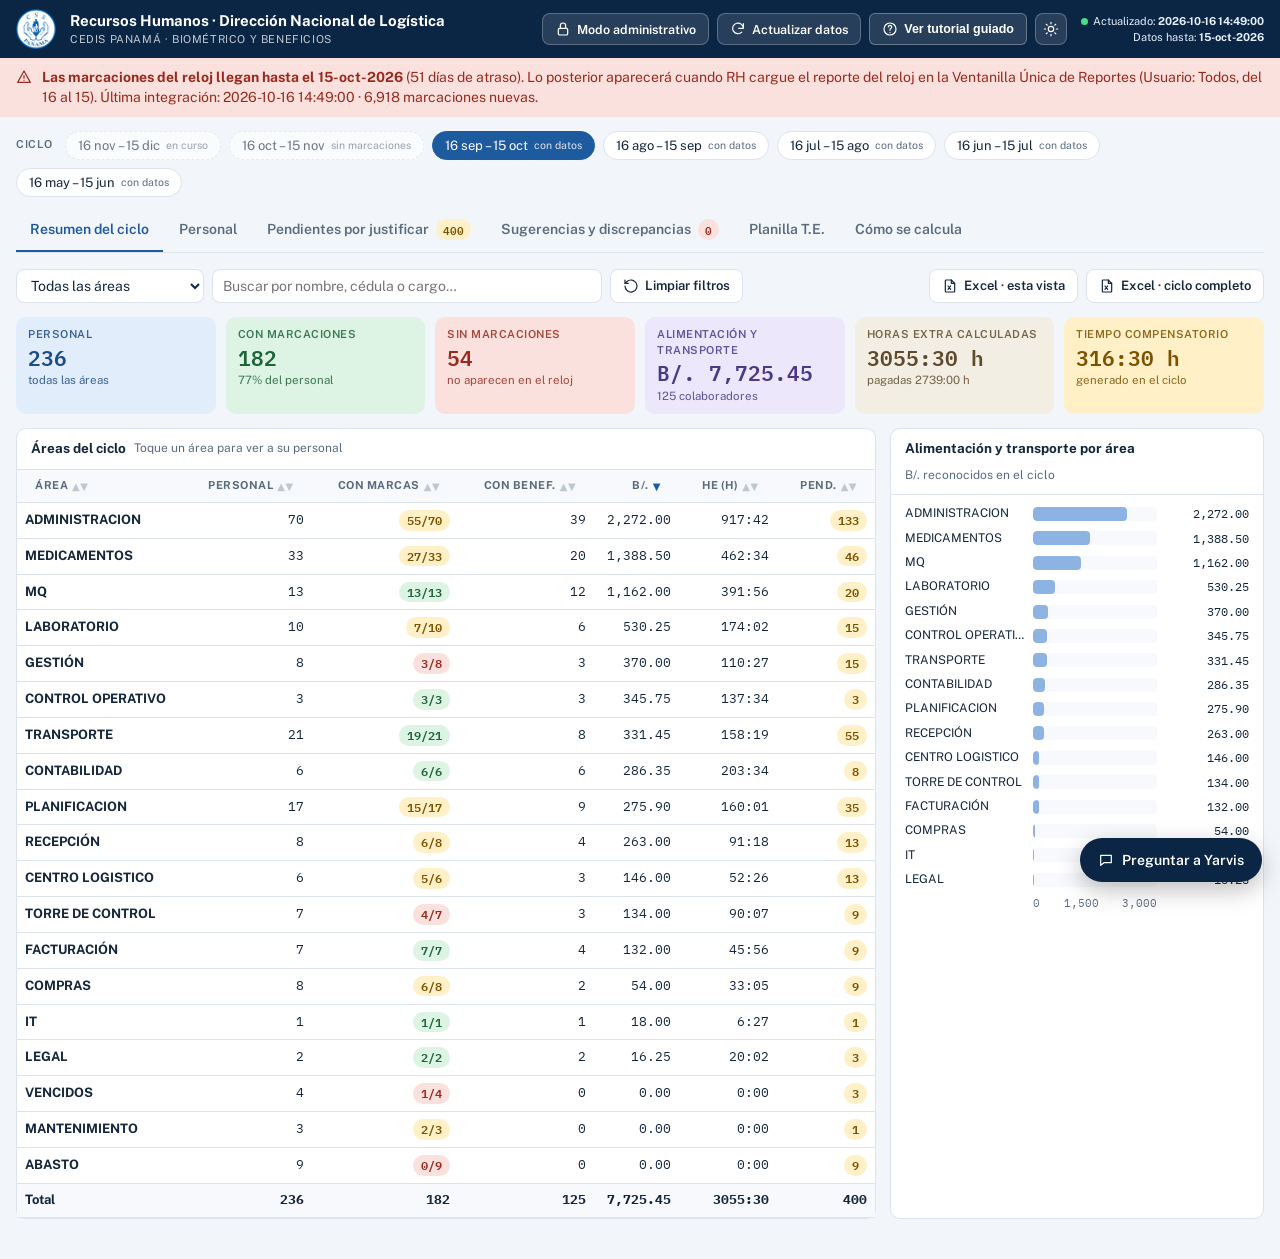
==== index.html @ 6a0f24f7 "RH v3: lectura solo desde JSON, ficha a pantalla completa, discrepancias y Yarvis - Al abrir no se c" ====
<!DOCTYPE html>
<html lang="es">
<head>
<meta charset="UTF-8">
<meta name="viewport" content="width=device-width, initial-scale=1.0">
<title>RH · Dirección Nacional de Logística</title>
<link rel="icon" href="./favicon.ico">
<link rel="preconnect" href="https://fonts.googleapis.com">
<link rel="stylesheet" href="https://fonts.googleapis.com/css2?family=Public+Sans:wght@400;500;600;700&family=IBM+Plex+Mono:wght@500;600&display=swap">
<style>

:root{
  --navy:#0B1F3A; --blue:#0C447C; --blue-soft:#e8f0fa;
  --line:#c9d2dd; --line-soft:#e6ebf1;
  --bg:#f2f4f7; --white:#fff;
  --text:#1b2430; --muted:#6b7785;
  --ok:#166534; --ok-bg:#dcfce7;
  --warn:#92400e; --warn-bg:#fef3c7;
  --bad:#991b1b; --bad-bg:#fee2e2;
  --ff:'Segoe UI',system-ui,-apple-system,Arial,sans-serif;
  --mono:'Consolas','SF Mono',monospace;
}
*{box-sizing:border-box}
body{margin:0;background:var(--bg);font-family:var(--ff);color:var(--text);font-size:14px}

/* ── Barra superior ── */
.top{background:var(--navy);color:#fff;padding:11px 20px;display:flex;align-items:center;gap:14px;
     position:sticky;top:0;z-index:60;box-shadow:0 2px 8px rgba(0,0,0,.15)}
.top img{width:42px;height:42px}
.top-t{font-size:15.5px;font-weight:700;line-height:1.2}
.top-s{font-size:11px;color:#b9c7d9;letter-spacing:.3px}
.top-r{font-family:var(--mono);font-size:12px;color:#b9c7d9}

/* ── Selector de contexto (persona + ciclo) ── */
.ctx{background:var(--white);border-bottom:1px solid var(--line);padding:14px 20px;
     position:sticky;top:58px;z-index:55}
.ctx-in{max-width:1180px;margin:0 auto}
.row{display:flex;gap:14px;flex-wrap:wrap;align-items:flex-end}
.fld{display:flex;flex-direction:column;gap:5px}
.fld label{font-size:10.5px;font-weight:700;color:var(--muted);text-transform:uppercase;letter-spacing:.5px}
select,input[type=date],input[type=number],input[type=text],input[type=password]{border:1px solid var(--line);border-radius:6px;padding:8px 10px;
       font-family:inherit;font-size:13.5px;background:var(--white);color:var(--text);box-sizing:border-box;height:38px}
input[type=date]{min-width:160px}
select:focus,input:focus{outline:2px solid var(--blue);outline-offset:-1px}
.grow{flex:1;min-width:230px}
.grow select{width:100%}
.chips{display:flex;gap:6px;flex-wrap:wrap;margin-top:10px}
.chip{border:1px solid var(--line);background:var(--white);border-radius:20px;padding:5px 13px;
      font-size:12px;cursor:pointer;font-family:inherit;color:var(--muted)}
.chip:hover{border-color:var(--blue);color:var(--navy)}
.chip.on{background:var(--blue-soft);border-color:var(--blue);color:var(--navy);font-weight:700}

.btn{border:none;border-radius:6px;padding:9px 18px;font-family:inherit;font-size:13.5px;
     font-weight:700;cursor:pointer;white-space:nowrap}
.btn-main{background:var(--blue);color:#fff}
.codcel{width:30px;height:32px;text-align:center;font-family:Consolas,monospace;font-size:15px;font-weight:bold;border:1px solid #a8a8a8;border-radius:2px;padding:0}
.codcel:focus{border-color:var(--blue);outline:2px solid rgba(12,68,124,.2)}
.btn-main:hover{background:var(--navy)}
.btn-2{background:var(--white);color:var(--navy);border:1px solid var(--line)}
.btn-2:hover{border-color:var(--blue)}
.btn:disabled{opacity:.5;cursor:default}

/* ── Secciones ── */
.secs{background:var(--white);border-bottom:1px solid var(--line);padding:0 20px;
      position:sticky;top:135px;z-index:50;overflow-x:auto}
.secs-in{max-width:1180px;margin:0 auto;display:flex;gap:2px}
.secs button{background:none;border:none;padding:12px 18px;font-family:inherit;font-size:13.5px;
             font-weight:600;color:var(--muted);cursor:pointer;border-bottom:3px solid transparent;
             white-space:nowrap;display:flex;align-items:center;gap:7px}
.secs button:hover{color:var(--navy)}
.secs button.on{color:var(--navy);border-bottom-color:var(--blue);background:var(--blue-soft)}
.badge{font-size:9.5px;font-weight:700;padding:2px 7px;border-radius:20px;
       background:var(--warn-bg);color:var(--warn);letter-spacing:.2px}

.wrap{max-width:1180px;margin:0 auto;padding:20px}
.sec{display:none}
.sec.on{display:block}

/* ── Panel ── */
.panel{background:var(--white);border:1px solid var(--line);border-radius:8px;margin-bottom:16px;
       box-shadow:0 1px 3px rgba(11,31,58,.06)}
.panel-h{padding:12px 16px;border-bottom:1px solid var(--line-soft);display:flex;align-items:center;
         justify-content:space-between;gap:12px;flex-wrap:wrap}
.panel-t{font-size:14px;font-weight:700;color:var(--navy)}
.panel-b{padding:16px}

/* ── KPIs ── */
.kpis{display:grid;grid-template-columns:repeat(auto-fit,minmax(150px,1fr));gap:12px;margin-bottom:16px}
.kpi{background:var(--white);border:1px solid var(--line);border-radius:8px;padding:13px 15px;
     box-shadow:0 1px 3px rgba(11,31,58,.06)}
.kpi-l{font-size:10.5px;font-weight:700;color:var(--muted);text-transform:uppercase;letter-spacing:.5px}
.kpi-v{font-size:24px;font-weight:700;color:var(--navy);font-family:var(--mono);margin-top:3px}
.kpi-s{font-size:11.5px;color:var(--muted)}

/* ── Tabla ── */
table{width:100%;border-collapse:collapse}
th,td{border:1px solid var(--line-soft);padding:7px 9px;font-size:13px;text-align:center}
th{background:#f7f9fc;font-weight:700;color:var(--navy);font-size:11.5px;
   text-transform:uppercase;letter-spacing:.3px}
td.l{text-align:left}
td.num{font-family:var(--mono)}
tr.doble td{background:#fffbeb}
tr.aus td{background:#fee2e2}
tr.tar td{background:#fef3c7}
tr.trn td{background:#d1fae5}
tr.ext td{background:#e8f0fb}
tr.inc td{background:#fdf0d5}
tr.aj td{background:#dbeafe}
.badge-turno{display:inline-block;background:#059669;color:#fff;font-size:10px;font-weight:600;
  padding:1px 7px;border-radius:10px;vertical-align:middle}
tr.apertura td{background:#f7f9fc;font-style:italic;color:var(--muted)}
tfoot td{background:#f7f9fc;font-weight:700}

.msg{padding:26px;text-align:center;color:var(--muted);font-size:13px}
.msg.err{color:var(--bad)}
.spin{display:inline-block;width:15px;height:15px;border:2px solid var(--line);
      border-top-color:var(--blue);border-radius:50%;animation:sp .7s linear infinite;vertical-align:-2px}
@keyframes sp{to{transform:rotate(360deg)}}

.lote-item{display:flex;align-items:center;justify-content:space-between;gap:12px;
           padding:10px 14px;border-bottom:1px solid var(--line-soft)}
.lote-item:last-child{border-bottom:none}
.lote-n{font-weight:600}
.lote-d{font-size:11.5px;color:var(--muted)}
.lote-t{font-family:var(--mono);font-weight:700;color:var(--navy)}

.aviso{background:var(--blue-soft);border:1px solid #bfd4ee;border-radius:6px;
       padding:10px 14px;font-size:12.5px;color:var(--navy);margin-bottom:14px}

.modo{display:flex;gap:6px;margin-bottom:14px}
.modo button{border:1px solid var(--line);background:var(--white);border-radius:6px;padding:7px 15px;
             font-family:inherit;font-size:12.5px;font-weight:600;color:var(--muted);cursor:pointer}
.modo button.on{background:var(--navy);color:#fff;border-color:var(--navy)}

@media(max-width:640px){
  .ctx{top:56px;padding:12px}
  .secs{top:auto;position:static}
  .wrap{padding:12px}
  th,td{padding:5px 6px;font-size:12px}
}
.graf-wrap{display:grid;grid-template-columns:1fr 1fr;gap:14px;margin-bottom:16px}
.graf-box{background:#fff;border:1px solid #a8a8a8;border-radius:4px;padding:12px 14px}
.graf-t{font-size:12.5px;font-weight:700;color:#0B1F3A;margin-bottom:8px}
.graf-box canvas{max-height:230px}
.area-lista-t{font-size:12px;color:#556;font-weight:600;margin:4px 0 8px}
.area-lista{display:grid;grid-template-columns:repeat(auto-fill,minmax(190px,1fr));gap:6px}
.area-chip{display:flex;align-items:center;gap:8px;background:#fff;border:1px solid #a8a8a8;
  border-radius:4px;padding:7px 10px;cursor:pointer;font-size:11.5px;transition:background .12s}
.area-chip:hover{background:#eef4fb}
.area-chip .ac-n{font-weight:600;color:#0B1F3A;flex:1;white-space:nowrap;overflow:hidden;text-overflow:ellipsis}
.area-chip .ac-v{font-family:Consolas,monospace;color:#0B1F3A;font-weight:600}
.area-chip .ac-s{font-size:10px;color:#889;min-width:34px;text-align:right}
@media(max-width:760px){.graf-wrap{grid-template-columns:1fr}}
/* ===== Tutorial guiado (tour) ===== */
#tourOverlay{position:fixed;inset:0;z-index:4000;display:none}
#tourBackdrop{position:absolute;inset:0}
.tour-spot{position:absolute;border:3px solid #0C447C;border-radius:6px;
  box-shadow:0 0 0 3px rgba(255,255,255,.7),0 0 0 9999px rgba(15,25,40,.55);
  transition:all .25s ease;pointer-events:none;z-index:4001}
#tourBox{position:absolute;z-index:4002;background:#fff;border:1px solid #a8a8a8;
  border-radius:8px;box-shadow:0 8px 28px rgba(0,0,0,.28);padding:16px 18px;
  width:min(360px,92vw);box-sizing:border-box}
#tourTitulo{font-size:16px;font-weight:700;color:#0C447C;margin-bottom:8px;font-family:Cambria,Georgia,serif}
#tourTexto{font-size:13.5px;line-height:1.55;color:#333;font-family:Calibri,Segoe UI,sans-serif}
#tourNav{display:flex;align-items:center;gap:8px;margin-top:14px}
#tourPaso{font-size:12px;color:#6b7280;margin-right:auto}
#tourNav button{font-size:13px;padding:7px 13px;border:1px solid #a8a8a8;border-radius:6px;background:#ececec;cursor:pointer;font-family:Calibri,Segoe UI,sans-serif}
#tourSalir{background:#fff}
#tourNext{background:#0C447C !important;color:#fff;font-weight:700;border-color:#0C447C !important;padding:8px 16px !important}
#btnTour{background:rgba(255,255,255,.12);color:#fff;border:1px solid rgba(255,255,255,.3);
  border-radius:6px;padding:7px 12px;cursor:pointer;font-family:Calibri,Segoe UI,sans-serif;font-size:12.5px;font-weight:700}

/* ══════════════════════════════════════════════════════════════════════
   REDISEÑO 16-oct-2026 · capa "nx" (nueva interfaz). Todo lo nuevo usa el
   prefijo nx- para no chocar con los estilos de los módulos de gestión
   (TXT, vacaciones, incidencias, planilla), que se conservan tal cual.
   Layout: cabecera institucional · banda de frescura · ciclo · pestañas por
   tarea · tabla dueña de la verdad + ficha lateral del colaborador.
   ══════════════════════════════════════════════════════════════════════ */
:root{
  --nx-bg:#F2F5F9; --nx-surface:#FFFFFF; --nx-surface2:#F7F9FC; --nx-line:#DCE3EC; --nx-fg:#14263B; --nx-muted:#5A6B7E;
  --nx-navy:#0B2545; --nx-accent:#1E5A9E; --nx-accent-fg:#FFFFFF; --nx-focus:#3B82F6;
  --nx-ok-bg:#DDF3E4; --nx-ok-fg:#1D6439; --nx-warn-bg:#FFF0C7; --nx-warn-fg:#7A5200; --nx-bad-bg:#FBE1DD; --nx-bad-fg:#972B1E;
  --nx-info-bg:#E2EDFB; --nx-info-fg:#1C4C85; --nx-lil-bg:#ECE7FA; --nx-lil-fg:#4A3A86; --nx-sand-bg:#F3EEE4; --nx-sand-fg:#5E4B2B;
  --nx-bar:#8DB3E2; --nx-hover:#EEF3FA;
  --nx-f:"Public Sans",system-ui,-apple-system,"Segoe UI",sans-serif;
  --nx-num:"IBM Plex Mono",ui-monospace,Consolas,monospace;
}
:root[data-theme="dark"]{
  --nx-bg:#0E1622; --nx-surface:#152131; --nx-surface2:#1A283A; --nx-line:#2A3B52; --nx-fg:#E4ECF5; --nx-muted:#9AAABD;
  --nx-navy:#081A31; --nx-accent:#6EA6E8; --nx-accent-fg:#0B1A2C;
  --nx-ok-bg:#183A27; --nx-ok-fg:#9EE0B6; --nx-warn-bg:#3C3015; --nx-warn-fg:#F3D27E; --nx-bad-bg:#46211D; --nx-bad-fg:#F5ABA0;
  --nx-info-bg:#182E4A; --nx-info-fg:#A9CBF4; --nx-lil-bg:#2B2547; --nx-lil-fg:#CBBDF5; --nx-sand-bg:#352D20; --nx-sand-fg:#E2CFA9;
  --nx-bar:#3F6EA6; --nx-hover:#1D2D42; color-scheme:dark}
body.nx{background:var(--nx-bg);color:var(--nx-fg);font-family:var(--nx-f);font-size:14px;line-height:1.45}
.nx [hidden]{display:none!important}
.nx-gut{padding-left:max(16px,env(safe-area-inset-left,0px));padding-right:max(16px,env(safe-area-inset-right,0px))}
.nx-in{max-width:1280px;margin:0 auto}
.nx button:focus-visible,.nx select:focus-visible,.nx input:focus-visible,.nx [tabindex]:focus-visible{outline:2px solid var(--nx-focus);outline-offset:2px}
.nx-n{font-family:var(--nx-num);font-variant-numeric:tabular-nums}
svg.nx-ic{width:16px;height:16px;stroke:currentColor;fill:none;stroke-width:1.8;stroke-linecap:round;stroke-linejoin:round;flex:none}

/* cabecera */
.nx-top{background:var(--nx-navy);color:#fff;position:sticky;top:0;z-index:60}
.nx-top .nx-in{display:flex;align-items:center;gap:14px;padding-block:9px;flex-wrap:wrap}
.nx-top img{width:40px;height:40px}
.nx-tt{font-weight:700;font-size:15px}
.nx-ts{font-size:11px;opacity:.75;letter-spacing:.6px;text-transform:uppercase}
.nx-tr{margin-left:auto;display:flex;align-items:center;gap:8px;flex-wrap:wrap}
.nx-hb{background:rgba(255,255,255,.12);border:1px solid rgba(255,255,255,.25);color:#fff;border-radius:8px;height:32px;padding:0 12px;display:inline-flex;align-items:center;gap:6px;font:600 12.5px var(--nx-f);cursor:pointer}
.nx-hb:hover{background:rgba(255,255,255,.2)}
.nx-hb.ic{width:32px;padding:0;justify-content:center}
#admin-quien{font-family:var(--nx-f)}
#selloEstado{font-family:var(--nx-f)}

/* banda de frescura */
.nx-fresh{background:var(--nx-ok-bg);color:var(--nx-ok-fg)}
.nx-fresh.bad{background:var(--nx-bad-bg);color:var(--nx-bad-fg)}
.nx-fresh.warn{background:var(--nx-warn-bg);color:var(--nx-warn-fg)}
.nx-fresh .nx-in{display:flex;gap:10px;align-items:flex-start;padding-block:9px;flex-wrap:wrap}
.nx-fmsg{flex:1 1 420px;min-width:0}
.nx-fresh ol{margin:6px 0 0;padding-left:18px}
.nx-lnk{background:none;border:1px solid currentColor;color:inherit;border-radius:8px;padding:4px 10px;font:600 12.5px var(--nx-f);cursor:pointer}

/* ciclo y pestañas */
.nx-ctl .nx-in{padding-block:14px 0;display:flex;flex-direction:column;gap:12px}
.nx-cyc{display:flex;gap:8px;flex-wrap:wrap;align-items:center}
.nx-lab{font-size:11px;color:var(--nx-muted);text-transform:uppercase;letter-spacing:.7px;font-weight:600;margin-right:4px}
.nx-chip{border:1px solid var(--nx-line);background:var(--nx-surface);color:var(--nx-fg);border-radius:999px;padding:6px 12px;font:13px var(--nx-f);display:inline-flex;gap:6px;align-items:center;cursor:pointer}
.nx-chip small{font-size:10.5px;color:var(--nx-muted)}
.nx-chip.on{background:var(--nx-accent);color:var(--nx-accent-fg);border-color:var(--nx-accent)}
.nx-chip.on small{color:inherit;opacity:.85}
.nx-chip[aria-disabled="true"]{opacity:.6;cursor:not-allowed;border-style:dashed}
.nx-tabs{display:flex;gap:2px;border-bottom:1px solid var(--nx-line);overflow-x:auto}
.nx-tab{background:none;border:0;padding:10px 14px;font:600 14px var(--nx-f);color:var(--nx-muted);border-bottom:2px solid transparent;white-space:nowrap;display:inline-flex;gap:7px;align-items:center;cursor:pointer}
.nx-tab.on{color:var(--nx-accent);border-bottom-color:var(--nx-accent)}
.nx-badge{background:var(--nx-warn-bg);color:var(--nx-warn-fg);border-radius:999px;font-size:11px;padding:1px 7px;font-family:var(--nx-num)}

.nx-main .nx-in{padding-block:16px 40px;display:flex;flex-direction:column;gap:14px}
.nx-filters{display:flex;gap:8px;flex-wrap:wrap;align-items:center}
.nx-filters select,.nx-filters input{height:34px;border:1px solid var(--nx-line);background:var(--nx-surface);color:var(--nx-fg);border-radius:8px;padding:0 10px;font:14px var(--nx-f);min-width:0}
.nx-filters input{flex:1 1 220px}
.nx-btn{height:34px;border-radius:8px;border:1px solid var(--nx-line);background:var(--nx-surface);color:var(--nx-fg);padding:0 12px;display:inline-flex;align-items:center;gap:6px;font:600 13px var(--nx-f);cursor:pointer;white-space:nowrap}
.nx-btn:hover{background:var(--nx-hover)}
.nx-btn.main{background:var(--nx-accent);border-color:var(--nx-accent);color:var(--nx-accent-fg)}
.nx-sp{flex:1}

/* KPI: bloques pastel sólidos y compactos */
.nx-kpis{display:grid;grid-template-columns:repeat(6,minmax(0,1fr));gap:10px}
.nx-kpi{border-radius:10px;padding:10px 12px;display:flex;flex-direction:column;gap:2px;min-width:0}
.nx-kpi .l{font-size:11px;font-weight:600;text-transform:uppercase;letter-spacing:.5px;opacity:.85}
.nx-kpi .v{font-family:var(--nx-num);font-size:21px;font-weight:600;line-height:1.2;white-space:nowrap;overflow:hidden;text-overflow:ellipsis}
.nx-kpi .s{font-size:11.5px;opacity:.85}
.k-info{background:var(--nx-info-bg);color:var(--nx-info-fg)} .k-ok{background:var(--nx-ok-bg);color:var(--nx-ok-fg)}
.k-bad{background:var(--nx-bad-bg);color:var(--nx-bad-fg)} .k-warn{background:var(--nx-warn-bg);color:var(--nx-warn-fg)}
.k-lil{background:var(--nx-lil-bg);color:var(--nx-lil-fg)} .k-sand{background:var(--nx-sand-bg);color:var(--nx-sand-fg)}

.nx-two{display:grid;grid-template-columns:minmax(0,2.3fr) minmax(0,1fr);gap:14px}
#nxTArea th,#nxTArea td{padding-left:8px;padding-right:8px}#nxTArea td:first-child{white-space:normal;min-width:120px}
.nx-panel{background:var(--nx-surface);border:1px solid var(--nx-line);border-radius:10px;min-width:0}
.nx-ph{display:flex;align-items:center;gap:8px;padding:10px 14px;border-bottom:1px solid var(--nx-line);flex-wrap:wrap}
.nx-ph h3{margin:0;font-size:13.5px;font-weight:700;color:var(--nx-fg)}
.nx-ph .sub{font-size:12px;color:var(--nx-muted)}
.nx-scroll{overflow-x:auto}
.nx-tbl{max-height:600px;overflow:auto}
.nx table.nt{width:100%;border-collapse:collapse;font-size:13px}
.nx table.nt th{position:sticky;top:0;background:var(--nx-surface2);text-align:left;font-size:11px;text-transform:uppercase;letter-spacing:.5px;color:var(--nx-muted);font-weight:700;padding:0;border:0;border-bottom:1px solid var(--nx-line);white-space:nowrap}
.nx table.nt th button{all:unset;cursor:pointer;display:flex;align-items:center;gap:4px;padding:8px 10px;width:100%;box-sizing:border-box}
.nx table.nt th.r button{justify-content:flex-end}
.nx table.nt th .ar{opacity:.35;font-size:10px}
.nx table.nt th[aria-sort] .ar{opacity:1;color:var(--nx-accent)}
.nx table.nt th.ns{padding:8px 10px}
.nx table.nt td{padding:7px 10px;border:0;border-bottom:1px solid var(--nx-line);vertical-align:middle;text-align:left;font-size:13px;color:var(--nx-fg)}
.nx table.nt td.r,.nx table.nt th.r{text-align:right}
.nx table.nt td.nw,.nx table.nt td.r{white-space:nowrap}
.nx table.nt tbody tr:hover{background:var(--nx-hover)}
.nx table.nt tr.click{cursor:pointer}
.nx table.nt tfoot td{font-weight:700;background:var(--nx-surface2)}
.nx-pill{display:inline-block;border-radius:999px;padding:2px 8px;font-size:11.5px;font-weight:600;white-space:nowrap}
.p-ok{background:var(--nx-ok-bg);color:var(--nx-ok-fg)} .p-warn{background:var(--nx-warn-bg);color:var(--nx-warn-fg)}
.p-bad{background:var(--nx-bad-bg);color:var(--nx-bad-fg)} .p-info{background:var(--nx-info-bg);color:var(--nx-info-fg)}
.nx-nm{font-weight:600;color:var(--nx-accent);text-decoration:none}
.nx-cg{font-size:11.5px;color:var(--nx-muted)}
.nx-note{font-size:12px;color:var(--nx-muted)}
.nx-callout{border-radius:10px;padding:10px 12px;font-size:12.5px}
.nx-empty{padding:28px 16px;text-align:center;color:var(--nx-muted)}

/* barras */
.nx-bars{padding:10px 14px 14px;display:flex;flex-direction:column;gap:7px}
.nx-brow{display:grid;grid-template-columns:120px minmax(0,1fr) 84px;gap:8px;align-items:center;font-size:12px}
.nx-brow .bn{white-space:nowrap;overflow:hidden;text-overflow:ellipsis}
.nx-track{height:14px;border-radius:4px;background:var(--nx-surface2);position:relative;overflow:hidden}
.nx-fill{position:absolute;inset:0 auto 0 0;background:var(--nx-bar);border-radius:4px}
.nx-axis{display:grid;grid-template-columns:120px minmax(0,1fr) 84px;gap:8px;font-size:10.5px;color:var(--nx-muted)}
.nx-axis .tk{display:flex;justify-content:space-between}

/* ficha lateral */
.nx-scrim{position:fixed;inset:0;background:rgba(5,15,30,.45);z-index:80}
.nx-drawer{position:fixed;top:0;right:0;bottom:0;width:min(900px,100%);background:var(--nx-bg);z-index:81;display:flex;flex-direction:column;box-shadow:-8px 0 30px rgba(0,0,0,.2)}
.nx-dh{background:var(--nx-surface);border-bottom:1px solid var(--nx-line);padding:12px 16px;display:flex;gap:8px;align-items:flex-start;flex-wrap:wrap}
.nx-dh h2{margin:0;font-size:17px;color:var(--nx-fg)}
.nx-dh .meta{font-size:12px;color:var(--nx-muted);margin-top:2px}
.nx-db{overflow:auto;padding:14px 16px;display:flex;flex-direction:column;gap:12px;flex:1}
.nx-db>*{flex-shrink:0}
#nxDTabs{position:sticky;top:-14px;z-index:2;background:var(--nx-bg);padding-top:4px}
.nx-dk{display:grid;grid-template-columns:repeat(4,minmax(0,1fr));gap:8px}
/* Los módulos de gestión heredados (TXT, vacaciones, incidencias, planilla)
   traen colores claros escritos en línea: se presentan como una isla clara
   también en tema oscuro, para que siempre se lean bien. */
.nx-legacy{color-scheme:light;background:#fff;color:#1b2430;border-radius:10px;padding:12px;border:1px solid var(--nx-line);
  --navy:#0B1F3A; --blue:#0C447C; --blue-soft:#e8f0fa; --line:#c9d2dd; --line-soft:#e6ebf1; --bg:#f2f4f7; --white:#fff; --text:#1b2430; --muted:#6b7785}
.nx-legacy .panel{box-shadow:none}

.nx-toast{position:fixed;left:50%;transform:translateX(-50%);bottom:calc(18px + env(safe-area-inset-bottom,0px));background:var(--nx-navy);color:#fff;padding:10px 16px;border-radius:10px;font-size:13px;z-index:10000;max-width:calc(100% - 32px);box-shadow:0 6px 20px rgba(0,0,0,.25)}
.nx-calc{display:grid;grid-template-columns:repeat(auto-fit,minmax(260px,1fr));gap:12px}
.nx-calc .nx-panel{padding:12px 14px}
.nx-calc h4{margin:0 0 6px;font-size:13.5px}
.nx-eq{font-family:var(--nx-num);font-size:12.5px;background:var(--nx-surface2);border-radius:8px;padding:8px 10px;margin:6px 0;line-height:1.7}

@media (max-width:1240px){.nx-two{grid-template-columns:minmax(0,1fr)}}
@media (max-width:1000px){.nx-kpis{grid-template-columns:repeat(3,minmax(0,1fr))}.nx-two{grid-template-columns:minmax(0,1fr)}}
@media (max-width:560px){.nx-kpis{grid-template-columns:repeat(2,minmax(0,1fr))}.nx-dk{grid-template-columns:repeat(2,minmax(0,1fr))}.nx-top{position:static}#selloEstado{text-align:left!important}.nx-brow,.nx-axis{grid-template-columns:90px minmax(0,1fr) 70px}}
@media (prefers-reduced-motion:no-preference){.nx-drawer{animation:nxsl .18s ease-out}@keyframes nxsl{from{transform:translateX(30px);opacity:.6}}}

#tourNav button{color:#1b2430}
#tourBox{color:#333}

/* ── v3 · ficha completa, sugerencias, reglas, Yarvis ── */
.nx-stack{display:flex;flex-direction:column;gap:14px}
.nx-kpis.k4{grid-template-columns:repeat(4,minmax(0,1fr))}.nx-kpis.k5{grid-template-columns:repeat(5,minmax(0,1fr))}
.nx-badge.bad{background:var(--nx-bad-bg);color:var(--nx-bad-fg)}
.nx-sync{position:fixed;left:16px;bottom:18px;z-index:60;background:#0B1F3A;border:1px solid rgba(255,255,255,.25);border-radius:999px;padding:9px 14px;font-size:13px;display:inline-flex;gap:8px;align-items:center;color:#fff;box-shadow:0 6px 20px rgba(11,31,58,.25)}.nx-sync[hidden]{display:none}
.nx-sync::before{content:"";width:8px;height:8px;border-radius:50%;background:#F3D27E;animation:nxpul 1s infinite alternate}
.nx-sync.ok::before{background:#7EE2A8;animation:none}.nx-sync.err::before{background:#F59E8B;animation:none}
@keyframes nxpul{to{opacity:.3}}
.nx-fichead{display:flex;align-items:center;gap:10px;flex-wrap:wrap}
.nx-fichead h2{margin:0;font-size:19px;color:var(--nx-fg)}.nx-fictit{min-width:0}
.nx-fichead select,.nx-ph select,.nx-calhead select{height:34px;border:1px solid var(--nx-line);background:var(--nx-surface);color:var(--nx-fg);border-radius:8px;padding:0 10px;font:14px var(--nx-f);max-width:300px}
.nx-flag{border:1px solid var(--nx-line);background:var(--nx-surface);color:var(--nx-muted);border-radius:8px;width:30px;height:28px;display:inline-flex;align-items:center;justify-content:center;cursor:pointer}
.nx-flag:hover{color:var(--nx-bad-fg);border-color:var(--nx-bad-fg);background:var(--nx-bad-bg)}
.nx-btn.sm{height:28px;padding:0 9px;font-size:12px}
.p-run{background:var(--nx-info-bg);color:var(--nx-info-fg)}
.nx-why{max-width:560px;white-space:normal;margin-top:2px}
#nxTDis td:nth-child(4){min-width:320px}
.nx-res-form{display:flex;flex-direction:column;gap:6px;margin-top:6px}
.nx-res-form textarea{border:1px solid var(--nx-line);background:var(--nx-surface);color:var(--nx-fg);border-radius:8px;padding:6px 8px;font:13px var(--nx-f);min-width:220px}
.nx-scrim{z-index:89}
.nx-dialog{position:fixed;left:50%;top:50%;transform:translate(-50%,-50%);width:min(620px,calc(100% - 32px));max-height:calc(100% - 32px);overflow:auto;background:var(--nx-surface);color:var(--nx-fg);border-radius:14px;z-index:90;box-shadow:0 20px 60px rgba(0,0,0,.35)}
.nx-dlh{display:flex;align-items:center;gap:10px;padding:12px 16px;background:var(--nx-navy);color:#fff;border-radius:14px 14px 0 0}
.nx-dlh h3{margin:0;flex:1;font-size:15px}.nx-dlh .nx-btn{background:transparent;color:#fff;border-color:rgba(255,255,255,.35)}
.nx-dform{padding:14px 16px;display:flex;flex-direction:column;gap:10px}
.nx-drow{display:flex;flex-direction:column;gap:4px;min-width:0}
.nx-drow label{font-size:11px;font-weight:700;text-transform:uppercase;letter-spacing:.4px;color:var(--nx-muted)}
.nx-drow input,.nx-drow select,.nx-drow textarea{border:1px solid var(--nx-line);background:var(--nx-surface);color:var(--nx-fg);border-radius:8px;padding:8px 10px;font:14px var(--nx-f);min-width:0;height:auto}
.nx-drow input[readonly]{background:var(--nx-surface2);color:var(--nx-muted)}
.nx-dgrid{display:grid;grid-template-columns:1fr 1fr;gap:10px}
.nx-dfoot{display:flex;gap:10px;align-items:center;justify-content:space-between;flex-wrap:wrap}
.nx-dfoot p{margin:0;flex:1 1 260px}
[data-modo="sug"] [data-solo="disc"]{display:none}[data-modo="disc"] [data-solo="sug"]{display:none}
.nx-calhead{display:flex;justify-content:space-between;gap:12px;align-items:flex-end;flex-wrap:wrap}
.nx-calhead h2{margin:0 0 4px;font-size:19px;color:var(--nx-fg)}.nx-calhead p{margin:0;max-width:760px}
.nx-calbody{display:grid;grid-template-columns:repeat(auto-fit,minmax(420px,1fr));gap:12px}
.regla{background:var(--nx-surface);border:1px solid var(--nx-line);border-radius:12px;padding:14px 16px;display:flex;flex-direction:column;gap:8px;min-width:0;scroll-margin-top:90px;color:var(--nx-fg)}
.regla h3{margin:0;font-size:15px;display:flex;align-items:center;gap:8px;flex-wrap:wrap}
.regla p{margin:0;line-height:1.55}
.rid{background:var(--nx-navy);color:#fff;border-radius:6px;padding:1px 7px;font-family:var(--nx-num);font-size:12px}
.tex{background:var(--nx-surface2);border-radius:10px;padding:8px 10px;overflow-x:auto}
.ej{font-size:13px;background:var(--nx-ok-bg);border-radius:8px;padding:6px 10px}.ej:empty{display:none}
.aviso{font-size:12.5px;color:var(--nx-warn-fg);background:var(--nx-warn-bg);border-radius:8px;padding:6px 10px}
.regla .nx-btn.dis{align-self:flex-start}
.regla.puntos{grid-column:1/-1;background:var(--nx-bad-bg);color:var(--nx-bad-fg);border-color:transparent}
.regla.puntos ol{margin:0;padding-left:20px;display:flex;flex-direction:column;gap:4px}
.regla.puntos .nx-btn.dis{display:none}
.nx-hl2{box-shadow:0 0 0 3px var(--nx-focus)}
mjx-container{color:inherit}
.nx-yvbtn{position:fixed;right:calc(18px + env(safe-area-inset-right,0px));bottom:calc(18px + env(safe-area-inset-bottom,0px));z-index:70;background:var(--nx-navy);color:#fff;border:0;border-radius:999px;height:44px;padding:0 18px;display:inline-flex;gap:8px;align-items:center;font:600 14px var(--nx-f);box-shadow:0 8px 24px rgba(0,0,0,.25);cursor:pointer}
.nx-yv{position:fixed;right:calc(16px + env(safe-area-inset-right,0px));bottom:calc(16px + env(safe-area-inset-bottom,0px));width:min(440px,calc(100% - 32px));height:min(660px,calc(100% - 100px));z-index:75;background:var(--nx-surface);color:var(--nx-fg);border:1px solid var(--nx-line);border-radius:14px;box-shadow:0 20px 50px rgba(0,0,0,.3);display:flex;flex-direction:column;overflow:hidden}
.nx-yvh{background:var(--nx-navy);color:#fff;padding:10px 12px;display:flex;align-items:center;gap:8px}
.nx-yvh div{flex:1;display:flex;flex-direction:column}.nx-yvh span{font-size:11px;opacity:.8}
.nx-yvh .nx-btn{background:transparent;color:#fff;border-color:rgba(255,255,255,.35)}
.nx-yvctx{font-size:11.5px;color:var(--nx-muted);padding:6px 12px;border-bottom:1px solid var(--nx-line);background:var(--nx-surface2)}
.nx-yvlist{flex:1;overflow:auto;padding:10px 12px;display:flex;flex-direction:column;gap:10px}
.nx-yvm{max-width:92%;border-radius:12px;padding:8px 10px;font-size:13px;line-height:1.5;white-space:normal}
.nx-yvm.yo{align-self:flex-end;background:var(--nx-accent);color:var(--nx-accent-fg)}
.nx-yvm.ya{align-self:flex-start;background:var(--nx-surface2)}
.nx-yvm.err{background:var(--nx-bad-bg);color:var(--nx-bad-fg)}
.nx-yvm .src{font-size:11px;color:var(--nx-muted);margin-top:4px}
.nx-yvm .act{margin-top:6px;display:flex;gap:6px;flex-wrap:wrap}
.nx-yvm table{border-collapse:collapse;font-size:12px;margin-top:6px}.nx-yvm td,.nx-yvm th{border:1px solid var(--nx-line);padding:3px 6px;text-align:left}
.nx-yvsug{display:flex;gap:6px;flex-wrap:wrap;padding:6px 12px}
.nx-yvsug button{border:1px solid var(--nx-line);background:var(--nx-surface);color:var(--nx-fg);border-radius:999px;padding:5px 10px;font:12px var(--nx-f);cursor:pointer;text-align:left}
.nx-yvin{display:flex;gap:8px;padding:10px 12px;border-top:1px solid var(--nx-line)}
.nx-yvin textarea{flex:1;border:1px solid var(--nx-line);background:var(--nx-surface);color:var(--nx-fg);border-radius:8px;padding:8px;font:14px var(--nx-f);resize:none;min-width:0;height:auto}
@media (max-width:560px){.nx-kpis.k4,.nx-kpis.k5{grid-template-columns:repeat(2,minmax(0,1fr))}.nx-dgrid{grid-template-columns:1fr}.nx-calbody{grid-template-columns:1fr}}
</style>
</head>
<body class="nx">
<svg width="0" height="0" style="position:absolute" aria-hidden="true">
  <symbol id="i-sun" viewBox="0 0 24 24"><circle cx="12" cy="12" r="4"/><path d="M12 2v2M12 20v2M4.9 4.9l1.4 1.4M17.7 17.7l1.4 1.4M2 12h2M20 12h2M4.9 19.1l1.4-1.4M17.7 6.3l1.4-1.4"/></symbol>
  <symbol id="i-moon" viewBox="0 0 24 24"><path d="M21 12.8A9 9 0 1 1 11.2 3a7 7 0 0 0 9.8 9.8z"/></symbol>
  <symbol id="i-help" viewBox="0 0 24 24"><circle cx="12" cy="12" r="9"/><path d="M9.5 9a2.5 2.5 0 1 1 3.5 2.3c-.6.3-1 .9-1 1.6V14M12 17.5h.01"/></symbol>
  <symbol id="i-xls" viewBox="0 0 24 24"><path d="M14 3H6a1 1 0 0 0-1 1v16a1 1 0 0 0 1 1h12a1 1 0 0 0 1-1V8z"/><path d="M14 3v5h5M9 12l4 5M13 12l-4 5"/></symbol>
  <symbol id="i-reset" viewBox="0 0 24 24"><path d="M3 12a9 9 0 1 0 3-6.7L3 8"/><path d="M3 3v5h5"/></symbol>
  <symbol id="i-x" viewBox="0 0 24 24"><path d="M6 6l12 12M18 6L6 18"/></symbol>
  <symbol id="i-pdf" viewBox="0 0 24 24"><path d="M14 3H6a1 1 0 0 0-1 1v16a1 1 0 0 0 1 1h12a1 1 0 0 0 1-1V8z"/><path d="M14 3v5h5M9 13h6M9 17h4"/></symbol>
  <symbol id="i-edit" viewBox="0 0 24 24"><path d="M4 20h4L19 9l-4-4L4 16z"/></symbol>
  <symbol id="i-refresh" viewBox="0 0 24 24"><path d="M20 11a8 8 0 1 0-2.3 5.7M20 4v7h-7"/></symbol>
  <symbol id="i-lock" viewBox="0 0 24 24"><rect x="5" y="11" width="14" height="10" rx="2"/><path d="M8 11V7a4 4 0 0 1 8 0v4"/></symbol>
  <symbol id="i-alert" viewBox="0 0 24 24"><path d="M12 3l9.5 17h-19z"/><path d="M12 10v4M12 17h.01"/></symbol>
  <symbol id="i-check" viewBox="0 0 24 24"><circle cx="12" cy="12" r="9"/><path d="M8 12l3 3 5-6"/></symbol>
  <symbol id="i-flag" viewBox="0 0 24 24"><path d="M5 21V4M5 4h11l-2 4 2 4H5"/></symbol>
  <symbol id="i-back" viewBox="0 0 24 24"><path d="M15 6l-6 6 6 6"/></symbol>
  <symbol id="i-right" viewBox="0 0 24 24"><path d="M9 6l6 6-6 6"/></symbol>
  <symbol id="i-chat" viewBox="0 0 24 24"><path d="M4 5h16v11H9l-5 4z"/></symbol>
  <symbol id="i-bulb" viewBox="0 0 24 24"><path d="M9 18h6M10 21h4M12 3a6 6 0 0 0-3.5 10.9c.6.5 1 1.2 1 2.1h5c0-.9.4-1.6 1-2.1A6 6 0 0 0 12 3z"/></symbol>
</svg>

<header class="nx-top nx-gut">
  <div class="nx-in">
    <img src="./icons/icon-192.png" alt="Caja de Seguro Social">
    <div><div class="nx-tt">Recursos Humanos · Dirección Nacional de Logística</div><div class="nx-ts">CEDIS Panamá · Biométrico y beneficios</div></div>
    <div class="nx-tr">
      <span class="nx-sync" id="nxSync" hidden></span>
      <span id="admin-quien" style="display:none;align-items:center;gap:10px;font-size:12.5px;color:#0C447C;background:#fff;border-radius:8px;padding:4px 5px 4px 10px">
        <span style="display:flex;flex-direction:column;line-height:1.25">
          <span style="color:#555;font-size:10.5px">Operando como</span>
          <strong id="admin-nombre" style="font-size:12.5px;color:#0C447C"></strong>
          <span id="admin-rol" style="font-size:10px;color:#1E5A9E;text-transform:uppercase;letter-spacing:.3px"></span>
        </span>
        <button type="button" onclick="salirModoAdmin()" title="Cerrar el modo administrativo"
          style="cursor:pointer;background:#B8860B;color:#fff;border:none;border-radius:6px;padding:6px 12px;font-size:12px;font-weight:700">Salir</button>
      </span>
      <button type="button" class="nx-hb" id="btn-admin" onclick="entrarModoAdmin()" title="Activa el modo para registrar, ajustar o aprobar"><svg class="nx-ic"><use href="#i-lock"/></svg>Modo administrativo</button>
      <button type="button" class="nx-hb" id="btn-pub" onclick="publicarDatos(this)" title="Recalcula y republica los datos del biométrico"><svg class="nx-ic"><use href="#i-refresh"/></svg>Actualizar datos</button>
      <button type="button" class="nx-hb" id="btnTour" onclick="iniciarTour()"><svg class="nx-ic"><use href="#i-help"/></svg>Ver tutorial guiado</button>
      <button type="button" class="nx-hb ic" id="nxTheme" aria-label="Cambiar a tema oscuro" title="Tema claro · toque para oscuro"><svg class="nx-ic"><use href="#i-sun"/></svg></button>
      <div id="selloEstado" style="margin-left:6px;font-size:11px;line-height:1.5;text-align:right;color:#e8f0fb;white-space:nowrap"></div>
    </div>
  </div>
</header>

<div class="nx-fresh nx-gut" id="nxFresh" hidden><div class="nx-in" id="nxFreshIn"></div></div>

<section class="nx-ctl nx-gut">
  <div class="nx-in">
    <div class="nx-cyc" id="nxCycles"><span class="nx-lab">Ciclo</span></div>
    <nav class="nx-tabs" id="nxTabs" aria-label="Secciones">
      <button type="button" class="nx-tab on" data-t="res">Resumen del ciclo</button>
      <button type="button" class="nx-tab" data-t="per">Personal</button>
      <button type="button" class="nx-tab" data-t="pen">Pendientes por justificar <span class="nx-badge" id="nxBPen">0</span></button>
      <button type="button" class="nx-tab" data-t="dis">Sugerencias y discrepancias <span class="nx-badge bad" id="nxBDis">0</span></button>
      <button type="button" class="nx-tab" data-t="pla">Planilla T.E.</button>
      <button type="button" class="nx-tab" data-t="cal">Cómo se calcula</button>
    </nav>
  </div>
</section>

<main class="nx-main nx-gut"><div class="nx-in">
  <div class="nx-filters" id="nxFilters">
    <select id="nxArea" aria-label="Filtrar por área"><option value="">Todas las áreas</option></select>
    <input id="nxTxt" type="search" placeholder="Buscar por nombre, cédula o cargo…" aria-label="Buscar colaborador" autocomplete="off">
    <button type="button" class="nx-btn" id="nxClear"><svg class="nx-ic"><use href="#i-reset"/></svg>Limpiar filtros</button>
    <span class="nx-sp"></span>
    <button type="button" class="nx-btn" id="nxXlsVista"><svg class="nx-ic"><use href="#i-xls"/></svg>Excel · esta vista</button>
    <button type="button" class="nx-btn" id="nxXlsTodo"><svg class="nx-ic"><use href="#i-xls"/></svg>Excel · ciclo completo</button>
  </div>

  <div id="nxCargando" class="nx-panel nx-empty">Cargando el ciclo publicado…</div>

  <section id="nx-res" hidden>
    <div class="nx-stack">
      <div class="nx-kpis" id="nxKpis"></div>
      <div class="nx-two">
        <div class="nx-panel"><div class="nx-ph"><h3>Áreas del ciclo</h3><span class="sub">Toque un área para ver a su personal</span></div><div class="nx-scroll"><table class="nt" id="nxTArea"></table></div></div>
        <div class="nx-panel"><div class="nx-ph"><h3>Alimentación y transporte por área</h3><span class="sub">B/. reconocidos en el ciclo</span></div><div id="nxBars"></div></div>
      </div>
    </div>
  </section>

  <section id="nx-per" hidden>
    <div class="nx-panel"><div class="nx-ph"><h3 id="nxPerT">Personal</h3><span class="sub">Toque un nombre para abrir su ficha</span></div><div class="nx-tbl nx-scroll"><table class="nt" id="nxTPer"></table></div></div>
  </section>

  <section id="nx-pen" hidden>
    <div class="nx-stack">
      <div class="nx-callout p-warn">Días en que el reloj registró <b>una sola marca</b> (entrada igual a salida, o sin salida) y personal <b>sin ninguna marcación</b> en el ciclo. Cada caso necesita su incidencia (permiso, olvido de marca, misión oficial, vacaciones) para cerrar el ciclo sin errores de pago.</div>
      <div class="nx-panel"><div class="nx-ph"><h3>Lista de trabajo</h3><span class="sub" id="nxPenSub"></span></div><div class="nx-tbl nx-scroll"><table class="nt" id="nxTPen"></table></div></div>
    </div>
  </section>

  <section id="nx-dis" hidden>
    <div class="nx-stack">
      <div class="nx-callout p-info"><b>Sugerencias</b>: ideas o reglas que se proponen cambiar (botón «Nueva sugerencia»). <b>Discrepancias</b>: un cálculo concreto que alguien considera incorrecto; se reportan con la bandera de cada día en la ficha o desde «Cómo se calcula». La Jefatura revisa y responde aquí; ningún cálculo cambia hasta que la regla se corrija.</div>
      <div class="nx-kpis k4" id="nxDisKpis"></div>
      <div class="nx-panel"><div class="nx-ph"><h3>Casos reportados</h3><span class="sub" id="nxDisSub">Ordene por cualquier columna</span><span class="nx-sp"></span>
        <button type="button" class="nx-btn main" id="nxBtnSug"><svg class="nx-ic"><use href="#i-bulb"/></svg>Nueva sugerencia</button>
        <select id="nxDisTipo" aria-label="Filtrar por tipo"><option value="">Sugerencias y discrepancias</option><option value="SUG">Solo sugerencias</option><option value="DISC">Solo discrepancias</option></select>
        <select id="nxDisEst" aria-label="Filtrar por estado"><option value="">Todos los estados</option><option>ABIERTA</option><option>EN REVISIÓN</option><option>ACEPTADA</option><option>RECHAZADA</option></select></div>
        <div class="nx-tbl nx-scroll"><table class="nt" id="nxTDis"></table></div></div>
      <div class="nx-panel"><div class="nx-ph"><h3>Reglas más cuestionadas</h3><span class="sub">Para priorizar qué revisar</span></div><div id="nxDisReglas"></div></div>
    </div>
  </section>

  <section id="nx-pla" hidden>
    <div class="nx-legacy" id="nxPlaHost">
<div id="vista-planilla">
      <div class="row" style="align-items:flex-end;flex-wrap:wrap;gap:12px">
        <div class="fld grow">
          <label for="pl-area">Área</label>
          <select id="pl-area" onchange="plCargarColaboradores()"><option value="">Cargando áreas…</option></select>
        </div>
        <div class="fld"><label for="pl-desde">Desde</label><input type="date" id="pl-desde"></div>
        <div class="fld"><label for="pl-hasta">Hasta</label><input type="date" id="pl-hasta"></div>
      </div>
      <div class="row" style="gap:20px;margin-top:8px;align-items:flex-end">
        <div class="fld">
          <label style="display:block;margin-bottom:3px">CÓDIGO UNIDAD EJECUTORA</label>
          <div style="display:flex;align-items:center;gap:14px">
            <div style="display:flex;align-items:center;gap:4px">
              <span style="font-size:11px;color:#555;width:34px">COD</span>
              <input type="text" id="cod-a1" maxlength="1" class="codcel" oninput="codNext(this)">
            </div>
            <div style="display:flex;align-items:center;gap:4px">
              <span style="font-size:11px;color:#555;width:34px">COD</span>
              <input type="text" id="cod-b1" maxlength="1" class="codcel" oninput="codNext(this)">
              <input type="text" id="cod-b2" maxlength="1" class="codcel" oninput="codNext(this)">
            </div>
            <div style="display:flex;align-items:center;gap:4px">
              <span style="font-size:11px;color:#555;width:34px">COD</span>
              <input type="text" id="cod-c1" maxlength="1" class="codcel" oninput="codNext(this)">
              <input type="text" id="cod-c2" maxlength="1" class="codcel" oninput="codNext(this)">
            </div>
          </div>
        </div>
      </div>
      <div style="margin:14px 0;padding:12px 14px;background:#fff;border:1px solid #a8a8a8">
        <div style="display:flex;align-items:center;justify-content:space-between;flex-wrap:wrap;gap:10px">
          <div>
            <label style="display:block;margin-bottom:3px;font-weight:600">CORRELATIVO DEL FORMULARIO (Nº)</label>
            <div style="font-size:12.5px;color:#555">Próximo documento: <b id="seq-actual" style="font-family:Consolas,monospace;color:var(--blue)">—</b></div>
          </div>
          <div style="display:flex;align-items:flex-end;gap:10px">
            <div class="fld">
              <label for="seq-nuevo" style="font-size:11px;color:#555">Iniciar en Nº</label>
              <input type="text" id="seq-nuevo" maxlength="3" inputmode="numeric" placeholder="013"
                style="width:70px;text-align:center;font-family:Consolas,monospace;font-size:15px;border:1px solid #a8a8a8;border-radius:2px;padding:6px">
            </div>
            <div class="fld">
              <label for="seq-pin" style="font-size:11px;color:#555">PIN</label>
              <input type="password" id="seq-pin" maxlength="4" inputmode="numeric" autocomplete="off" placeholder="4 díg."
                style="width:80px;text-align:center;font-family:Consolas,monospace;font-size:15px;letter-spacing:3px;border:1px solid #a8a8a8;border-radius:2px;padding:6px">
            </div>
            <button class="btn" onclick="reiniciarSecuencial(this)" style="height:34px">Fijar Nº</button>
          </div>
        </div>
        <div id="seq-msg" style="margin-top:8px;font-size:12.5px"></div>
      </div>

      <div style="margin:12px 0;color:#555;font-size:13px">Marca de <b>1 a 5</b> colaboradores para incluir en la planilla:</div>
      <input type="text" id="pl-buscar" placeholder="Buscar por nombre o número de funcionario…"
        oninput="plFiltrar(this.value)" autocomplete="off"
        style="width:100%;box-sizing:border-box;padding:9px 12px;margin-bottom:8px;border:1px solid #a8a8a8;border-radius:6px;font-size:13.5px;font-family:inherit">
      <div id="pl-lista" style="max-height:340px;overflow:auto;border:1px solid #a8a8a8;background:#fff"></div>
      <div style="margin-top:12px;display:flex;align-items:center;gap:12px">
        <button class="btn btn-main" onclick="generarPlanillaLote(this)">Generar Planilla T.E.</button>
        <span id="pl-contador" style="color:#555;font-size:13px">0 seleccionados</span>
      </div>
    </div>
</div>
  </section>

  <section id="nx-cal" hidden>
    <div class="nx-stack">
      <div class="nx-calhead">
        <div><h2>Cómo se calcula</h2><p class="nx-note">Reglas tal como las aplica hoy el sistema, tomadas del código de RH_MASTER. Cada regla trae su fórmula, un ejemplo con datos del ciclo y un botón para reportar si no está de acuerdo.</p></div>
        <select id="nxCalSel" aria-label="Ir a la regla"></select>
      </div>
      <div id="nxCalBody" class="nx-calbody"></div>
    </div>
  </section>

  <!-- Ficha del colaborador: ocupa todo el espacio de trabajo. Los contenedores
       res-* son los de siempre: los módulos de gestión escriben ahí. -->
  <section id="nx-fic" hidden>
    <div class="nx-stack">
      <div class="nx-fichead">
        <button type="button" class="nx-btn" id="nxFicBack"><svg class="nx-ic"><use href="#i-back"/></svg>Volver</button>
        <div class="nx-fictit"><h2 id="nxDName"></h2><div class="nx-note" id="nxDMeta"></div></div>
        <span class="nx-sp"></span>
        <button type="button" class="nx-btn" id="nxFicPrev" aria-label="Colaborador anterior"><svg class="nx-ic"><use href="#i-back"/></svg></button>
        <select id="nxFicSel" aria-label="Cambiar de colaborador"></select>
        <button type="button" class="nx-btn" id="nxFicNext" aria-label="Colaborador siguiente"><svg class="nx-ic"><use href="#i-right"/></svg></button>
        <button type="button" class="nx-btn" id="nxDTe" title="Planilla de sobretiempo (Form. T.E.) del ciclo · consume el correlativo"><svg class="nx-ic"><use href="#i-pdf"/></svg>Planilla T.E.</button>
      </div>
      <div class="nx-kpis k5" id="nxDKpis"></div>
      <nav class="nx-tabs" id="nxDTabs">
        <button type="button" class="nx-tab on" data-ft="asi">Asistencia</button>
        <button type="button" class="nx-tab" data-ft="via">Alimentación y transporte</button>
        <button type="button" class="nx-tab" data-ft="txt">Tiempo compensatorio</button>
        <button type="button" class="nx-tab" data-ft="vac">Vacaciones</button>
        <button type="button" class="nx-tab" data-ft="inc">Incidencias</button>
        <button type="button" class="nx-tab" data-ft="dis">Discrepancias <span class="nx-badge bad" id="nxFicBDis">0</span></button>
      </nav>
      <div data-pane="asi">
        <div id="nxAsiJson"></div>
        <div class="nx-legacy" id="nxAsiEdit" hidden><div id="res-asi"></div></div>
      </div>
      <div data-pane="via" hidden><div id="nxViaJson"></div><div id="res-via" hidden></div></div>
      <div data-pane="txt" hidden><div class="nx-legacy"><div id="res-txt"></div><div id="res-art18"></div></div></div>
      <div data-pane="vac" hidden><div class="nx-legacy"><div id="res-vac"></div></div></div>
      <div data-pane="inc" hidden><div class="nx-legacy"><div id="res-inc"></div></div></div>
      <div data-pane="dis" hidden><div id="nxFicDis"></div></div>
    </div>
  </section>
</div></main>

<!-- Diálogo: discrepancia o sugerencia -->
<div class="nx-scrim" id="nxDScrim" hidden></div>
<div class="nx-dialog" id="nxDDlg" role="dialog" aria-modal="true" aria-labelledby="nxDTit" hidden>
  <div class="nx-dlh"><h3 id="nxDTit">Reportar discrepancia</h3><button class="nx-btn" id="nxDClose" type="button" aria-label="Cerrar"><svg class="nx-ic"><use href="#i-x"/></svg></button></div>
  <form id="nxDForm" class="nx-dform">
    <div class="nx-drow" data-solo="disc"><label for="nxDCol">Colaborador</label><input id="nxDCol" readonly></div>
    <div class="nx-drow" data-solo="sug"><label for="nxDTipoSug">Tipo de sugerencia</label><select id="nxDTipoSug"><option>Regla de negocio (cómo se calcula)</option><option>Mejora del tablero</option><option>Error del tablero</option><option>Otro</option></select></div>
    <div class="nx-dgrid" data-solo="disc">
      <div class="nx-drow"><label for="nxDFecha">Día</label><input id="nxDFecha" readonly></div>
      <div class="nx-drow"><label for="nxDConc">Qué valor</label><select id="nxDConc"></select></div>
    </div>
    <div class="nx-dgrid" data-solo="disc">
      <div class="nx-drow"><label for="nxDSis">Lo que calcula el sistema</label><input id="nxDSis" readonly></div>
      <div class="nx-drow"><label for="nxDProp">Lo que usted considera correcto</label><input id="nxDProp" placeholder="Ej.: 1:00 h, B/. 4.00, 7:28 a.m."></div>
    </div>
    <div class="nx-drow"><label for="nxDRegla">Regla relacionada</label><select id="nxDRegla"></select></div>
    <div class="nx-drow"><label for="nxDWhy">Por qué (con sus palabras; si hay una norma o memorando, cítelo)</label><textarea id="nxDWhy" rows="4"></textarea></div>
    <div class="nx-dfoot"><p class="nx-note">Queda registrado a su nombre (se pide su PIN). No cambia ningún cálculo: la Jefatura lo revisa y responde.</p><button class="nx-btn main" type="submit"><svg class="nx-ic"><use href="#i-flag"/></svg>Enviar</button></div>
  </form>
</div>

<!-- Yarvis dentro del tablero de RH -->
<button class="nx-yvbtn" id="nxYvBtn" type="button" aria-label="Preguntar a Yarvis"><svg class="nx-ic"><use href="#i-chat"/></svg>Preguntar a Yarvis</button>
<aside class="nx-yv" id="nxYv" role="dialog" aria-label="Yarvis · asistente de RH" hidden>
  <div class="nx-yvh"><div><b>Yarvis</b><span>Asistente de RH · responde con los datos publicados</span></div><button class="nx-btn" id="nxYvClose" type="button" aria-label="Cerrar Yarvis"><svg class="nx-ic"><use href="#i-x"/></svg></button></div>
  <div class="nx-yvctx" id="nxYvCtx"></div>
  <div class="nx-yvlist" id="nxYvList"></div>
  <div class="nx-yvsug" id="nxYvSug"></div>
  <form class="nx-yvin" id="nxYvForm"><textarea id="nxYvQ" rows="2" placeholder="Pregunte sobre el ciclo, una persona o una regla…" aria-label="Pregunta para Yarvis"></textarea><button class="nx-btn main" type="submit">Enviar</button></form>
</aside>

<!-- Controles de la versión anterior que los módulos de gestión siguen leyendo. Ocultos. -->
<div id="nxLegacyCtl" hidden>
  <div class="ctx-in">
    <div class="modo"><button id="m-uno" class="on"></button><button id="m-area"></button><button id="m-planilla"></button></div>
    <div id="ctrl-normales">
      <div id="box-emp"><select id="sel-emp"><option value="">—</option></select></div>
      <div id="box-area"><select id="sel-area"><option value="">—</option></select></div>
      <input type="date" id="f-desde"><input type="date" id="f-hasta">
      <div class="chips" id="chips"></div>
    </div>
  </div>
  <nav id="nav-secciones"><button id="s-asi"></button><button id="s-via"></button><button id="s-txt"></button><button id="s-vac"></button><button id="s-inc"></button></nav>
  <div id="wrap-resultados"><div id="sec-asi"></div><div id="sec-via"></div><div id="sec-txt"></div><div id="sec-vac"></div><div id="sec-inc"></div><div id="bienv-areas"></div></div>
</div>

<template id="tplReglas">
<article class="regla" id="R1" data-t="Ciclo de pago">
  <h3><span class="rid">R1</span>Ciclo de pago</h3>
  <p>Cada ciclo va del día 16 de un mes al día 15 del mes siguiente. Una fecha del 1 al 15 pertenece al ciclo que empezó el 16 del mes anterior.</p>
  <div class="tex">\[ \text{Ciclo}(f)=\begin{cases}[\,16/m,\ 15/(m{+}1)\,] & \text{si } \mathrm{día}(f)\ge 16\\[4pt] [\,16/(m{-}1),\ 15/m\,] & \text{si } \mathrm{día}(f)\le 15\end{cases} \]</div>
  <p class="ej">Ejemplo: el 03-oct-2026 pertenece al ciclo 16-sep-2026 → 15-oct-2026.</p>
</article>

<article class="regla" id="R2" data-t="Entrada y salida del día">
  <h3><span class="rid">R2</span>Entrada y salida del día</h3>
  <p>De todas las marcas de un mismo día se toma la <b>primera como entrada</b> \(E\) y la <b>última como salida</b> \(S\). Las marcas intermedias no cuentan. Marcas repetidas al segundo se cuentan una vez.</p>
  <div class="tex">\[ E=\min(\text{marcas}),\qquad S=\max(\text{marcas}),\qquad \text{Jornada}=\frac{S-E}{60}\ \text{h} \]</div>
  <p>Si el día tiene <b>menos de 2 marcas</b> o \(S=E\), el día queda <b>en revisión</b> y no genera horas extra ni beneficios hasta que se justifique:</p>
  <div class="tex">\[ \#\text{marcas}<2\ \lor\ S=E\ \Longrightarrow\ HE_d=0,\ \ \text{Alim}_d=0,\ \ \text{Transp}_d=0 \]</div>
  <p class="aviso">No se descuenta almuerzo. Un turno que pasa de la medianoche se parte en dos días.</p>
</article>

<article class="regla" id="R3" data-t="Tipo de día">
  <h3><span class="rid">R3</span>Tipo de día</h3>
  <p>Feriado si la fecha está en la lista de feriados del sistema; fin de semana si es sábado o domingo; si no, laborable.</p>
  <div class="tex">\[ \text{Tipo}(f)=\begin{cases}\text{FERIADO} & f\in\mathcal{F}\\ \text{FIN DE SEMANA} & f\in\{\text{sáb},\text{dom}\}\\ \text{LABORABLE} & \text{en otro caso}\end{cases} \]</div>
  <p class="aviso">La lista \(\mathcal{F}\) está escrita en el código (2025–2026). Incluye Miércoles de Cenizas y 8-dic. No traslada feriados que caen en domingo.</p>
</article>

<article class="regla" id="R4" data-t="Horas extra en día laborable">
  <h3><span class="rid">R4</span>Horas extra en día laborable</h3>
  <p>Solo cuenta el tiempo <b>después de las 3:30 p.m.</b>, y solo si la salida es a las <b>4:30 p.m. o más tarde</b>. La hora de llegada no influye y el tiempo antes de las 7:30 a.m. no cuenta.</p>
  <div class="tex">\[ HE_d=\begin{cases}0 & S<16{:}30\\[4pt] \dfrac{S-15{:}30}{60\ \text{min}} & S\ge 16{:}30\end{cases} \]</div>
  <p class="ej" data-ej="R4"></p>
  <p class="aviso">Hay un salto: salir a las 4:29 p.m. da 0 h; salir a las 4:30 p.m. da 1:00 h.</p>
</article>

<article class="regla" id="R5" data-t="Horas extra en fin de semana o feriado">
  <h3><span class="rid">R5</span>Horas extra en fin de semana o feriado</h3>
  <p>Todo el tiempo trabajado cuenta como extra, desde las <b>7:00 a.m.</b> o desde la llegada si fue después.</p>
  <div class="tex">\[ HE_d=\max\!\left(0,\ \frac{S-\max(E,\ 7{:}00)}{60\ \text{min}}\right) \]</div>
  <p class="ej" data-ej="R5"></p>
</article>

<article class="regla" id="R6" data-t="Turno de excepción (tarde)">
  <h3><span class="rid">R6</span>Turno de excepción (tarde)</h3>
  <p>Para quien está en la hoja de turnos de excepción ese día: si llegó desde las 12:00 m. y salió desde las 8:00 p.m., es turno tarde y solo cuenta lo que pase de las 9:00 p.m. Si no, se aplica R4.</p>
  <div class="tex">\[ E\ge 12{:}00\ \land\ S\ge 20{:}00\ \Longrightarrow\ HE_d=\max\!\left(0,\ \frac{S-21{:}00}{60}\right) \]</div>
  <p class="aviso">Las horas de entrada y salida escritas en la hoja de turnos no se usan; el turno se deduce de las marcas.</p>
</article>

<article class="regla" id="R7" data-t="Redondeo diario de horas extra">
  <h3><span class="rid">R7</span>Redondeo diario de horas extra</h3>
  <p>Las horas extra de cada día se guardan con <b>dos decimales</b> (centésimas de hora). <b>No</b> se redondean a horas enteras en el día.</p>
  <div class="tex">\[ HE_d=\frac{\operatorname{round}(100\cdot HE_d)}{100} \]</div>
  <p class="ej" data-ej="R7"></p>
</article>

<article class="regla" id="R8" data-t="Tope de 40 h y reparto entre pago y TXT">
  <h3><span class="rid">R8</span>Tope de 40 h por ciclo: qué se paga y qué va a tiempo compensatorio</h3>
  <p>Los días del ciclo se recorren en orden. Mientras quede tope, las horas se pagan; lo que pase del tope va a tiempo compensatorio (TXT), si la persona tiene <b>Aplica TXT</b>. El tope por defecto es 40 h y puede cambiarse por persona y ciclo.</p>
  <div class="tex">\[ R_0=\text{Tope}=40\ \text{h},\qquad p_d=\min(HE_d,\ R_{d-1}),\qquad R_d=R_{d-1}-p_d \]</div>
  <div class="tex">\[ \text{Pag}=\sum_d p_d,\qquad \text{TXT}=\left[\text{Aplica TXT}\right]\cdot\sum_d\left(HE_d-p_d\right) \]</div>
  <p>Si la persona <b>no</b> tiene «Aplica HE pagada», todo va a TXT: \(\text{TXT}=\sum_d HE_d\).</p>
</article>

<article class="regla" id="R9" data-t="Solo se pagan horas enteras">
  <h3><span class="rid">R9</span>Solo se pagan horas enteras (punto en debate)</h3>
  <p>Al cerrar el ciclo, las horas pagadas se <b>truncan</b> al entero de abajo. La fracción que se corta pasa a tiempo compensatorio <b>solo si</b> la persona tiene «Aplica TXT»; si no, <b>se pierde</b>.</p>
  <div class="tex">\[ \text{Pag}_{\text{final}}=\lfloor \text{Pag}\rfloor,\qquad \text{TXT}_{\text{final}}=\text{TXT}+\left(\text{Pag}-\lfloor\text{Pag}\rfloor\right)\cdot[\text{Aplica TXT}] \]</div>
  <p class="ej" data-ej="R9"></p>
  <p class="aviso">Solo el total pagado del ciclo se trunca. Las horas del día (R7) y el TXT conservan las fracciones.</p>
</article>

<article class="regla" id="R10" data-t="Tarifa y monto de horas extra">
  <h3><span class="rid">R10</span>Tarifa y monto de horas extra</h3>
  <div class="tex">\[ \text{Tarifa}=\begin{cases}\text{B/. }6.00 & \text{salario}>1000\\ \text{B/. }5.50 & \text{salario}\le 1000\end{cases}\qquad \text{Monto}=\lfloor\text{Pag}\rfloor\cdot\text{Tarifa} \]</div>
  <p class="aviso">No hay recargo distinto para fin de semana o feriado. El salario sale del PADRÓN.</p>
</article>

<article class="regla" id="R11" data-t="Alimentación">
  <h3><span class="rid">R11</span>Alimentación</h3>
  <p>El monto base \(a\) es el de cada persona (columna Alimentación, normalmente B/. 4.00).</p>
  <div class="tex">\[ \text{Alim}_d=\begin{cases}a & \text{laborable y } S\ge 18{:}01\\ 2a & \text{fin de semana o feriado y } HE_d>4\ \text{h}\\ 0 & \text{en otro caso}\end{cases} \]</div>
  <p class="ej" data-ej="R11"></p>
</article>

<article class="regla" id="R12" data-t="Transporte">
  <h3><span class="rid">R12</span>Transporte</h3>
  <p>El monto base \(t\) es la tarifa de taxi de cada persona (una vía).</p>
  <div class="tex">\[ \text{Transp}_d=\min\!\left(10,\ \begin{cases}t & \text{laborable y } S\ge 19{:}00\\ 2t & \text{fin de semana o feriado (ida y vuelta)}\\ 0 & \text{en otro caso}\end{cases}\right) \]</div>
  <div class="tex">\[ \text{Total}_d=\text{Alim}_d+\text{Transp}_d,\qquad \text{Total del ciclo}=\sum_d \text{Total}_d \]</div>
  <p class="ej" data-ej="R12"></p>
</article>

<article class="regla" id="R13" data-t="Saldo de tiempo compensatorio">
  <h3><span class="rid">R13</span>Saldo de tiempo compensatorio (libro TXT)</h3>
  <p>Cada ciclo es una «bolsa» con lo que generó (o con el ajuste registrado para ese ciclo, que reemplaza al biométrico). Las tomas consumen primero la bolsa más antigua. Lo que no alcanza queda como sobregiro.</p>
  <div class="tex">\[ \text{Saldo}=\text{Empalme}+\sum_{c}\text{Gen}_c-\sum_{u}\text{Tomado}_u-\sum_{u}\text{Planificado}_u \]</div>
  <div class="tex">\[ \text{Gen}_c=\begin{cases}\text{Ajuste}_c & \text{si hay ajuste del ciclo}\\ \text{TXT}_{\text{final},c} & \text{en otro caso}\end{cases} \]</div>
</article>

<article class="regla" id="R14" data-t="Vencimiento del TXT (Art. 100)">
  <h3><span class="rid">R14</span>Vencimiento del tiempo compensatorio (Art. 100)</h3>
  <div class="tex">\[ \text{Vence}(g)=\begin{cases}31/\text{dic}/\text{año}(g) & \text{mes}(g)\in[\text{ene},\text{sep}]\\ 31/\text{mar}/(\text{año}(g)+1) & \text{mes}(g)\in[\text{oct},\text{dic}]\end{cases} \]</div>
  <p class="aviso">Hoy hay dos versiones: una toma como fecha de generación el inicio del ciclo y otra el día real. Ver «Puntos detectados».</p>
</article>

<article class="regla" id="R15" data-t="Permisos Art. 18">
  <h3><span class="rid">R15</span>Permisos del Art. 18</h3>
  <p>8 horas por cuatrimestre: mayo–agosto, septiembre–diciembre y enero–abril. No descuentan tiempo compensatorio ni vacaciones; justifican la ausencia del día.</p>
  <div class="tex">\[ \text{Restantes}_q=8-\sum_{p\in q} h_p,\qquad \text{Excedido}\iff \sum_{p\in q}h_p>8 \]</div>
</article>

<article class="regla" id="R16" data-t="Vacaciones">
  <h3><span class="rid">R16</span>Vacaciones</h3>
  <p>Los días tomados son <b>corridos</b> (incluyen fines de semana y feriados) y se descuentan primero de la resolución más antigua.</p>
  <div class="tex">\[ \text{Días}=(\text{hasta}-\text{desde})+1,\qquad \text{Consumidos}_i=\min(\text{Otorg}_i,\ \text{Pendiente}),\qquad \text{Disp}_i=\text{Otorg}_i-\text{Consumidos}_i \]</div>
</article>

<article class="regla" id="R17" data-t="Tardanza">
  <h3><span class="rid">R17</span>Tardanza</h3>
  <p>Solo en días laborables. Hasta el 30-abr-2026 había 5 minutos de gracia; desde el 1-may-2026 no hay gracia. Los segundos cuentan.</p>
  <div class="tex">\[ \text{Tarde}\iff E>7{:}30+g,\qquad g=\begin{cases}5\ \text{min} & f<01/05/2026\\ 0 & f\ge 01/05/2026\end{cases},\qquad \text{Min tarde}=\operatorname{round}(E-7{:}30) \]</div>
</article>

<article class="regla" id="R18" data-t="Planilla T.E.">
  <h3><span class="rid">R18</span>Planilla de tiempo extra (Form. T.E.)</h3>
  <div class="tex">\[ \text{Horas}=\operatorname{round}(\lfloor\text{Pag}\rfloor),\qquad \text{Valor}=\text{Tarifa (R10)},\qquad \text{Total}=\text{Horas}\cdot\text{Valor} \]</div>
  <p class="aviso">Si el rango de la planilla toca dos ciclos, cada parte lleva su propio tope de 40 h y su propio truncamiento.</p>
</article>
</template>

<script>
const GAS   = "https://script.google.com/macros/s/AKfycby_lXwc1VIzyj5qV2kxaZBzhiBiHQ3wPbRG3raRov_Ij2lFEtBnqTGb_1DmCglx37V_/exec";
const TOKEN = "RH_DINALOG";
// Datos precalculados publicados en GitHub Pages. Se leen del CDN en
// milisegundos; el GAS solo se usa para escrituras y consultas puntuales.
const RH_JSON  = "./rh_data.json";     // ciclo vigente
const RH_INDEX = "./rh_index.json";    // ciclos disponibles
const RH_ESTADO = "./rh_estado.json";  // sello de frescura del biométrico

// Lee el sello de estado y lo muestra en la cabecera para que CUALQUIERA
// que entre sepa cuándo se actualizó el dato, sin refrescar a ciegas.
async function cargarSelloEstado(){
  var el = document.getElementById('selloEstado');
  if (!el) return;
  try{
    var r = await fetch(RH_ESTADO + '?v=' + Date.now());
    if (!r.ok) throw 0;
    var e = await r.json();
    var hasta = e.datos_hasta ? fmtFechaSello(e.datos_hasta) : 's/f';
    var act = e.actualizado_en || '';
    el.innerHTML =
      '<span style="display:inline-block;width:7px;height:7px;border-radius:50%;'+
      'background:#4ade80;margin-right:5px;vertical-align:middle"></span>'+
      'Actualizado: <strong>'+act+'</strong>'+
      '<br>Datos hasta: <strong>'+hasta+'</strong>';
  }catch(_){
    /* Respaldo: si rh_estado.json no está publicado, el sello sale de
       rh_data.json, que siempre se publica y trae generado_en y el ciclo.
       Antes se rendía con 'sin sello disponible' teniendo el dato al lado. */
    try{
      var r2 = await fetch(RH_JSON + '?v=' + Date.now());
      var d2 = await r2.json();
      var gen = d2.generado_en || (d2.meta && d2.meta.generado_en) || '';
      var cic = d2.ciclo || (d2.meta && d2.meta.ciclo) || null;
      var h2  = cic ? (cic.ultima_marcacion || cic.to || '') : '';
      var horas = null;
      if (/^\d{4}-\d{2}-\d{2}[ T]\d{2}:\d{2}/.test(gen)) {
        var dt = new Date(String(gen).replace(' ','T') + '-05:00');
        if (!isNaN(dt)) horas = (Date.now() - dt.getTime())/3600000;
      }
      /* Ámbar pasadas 30 horas: si nadie actualizó desde ayer, se ve. */
      var col = (horas !== null && horas > 30) ? '#ffd9a0' : '#4ade80';
      var hace = '';
      if (horas !== null) hace = horas < 1 ? (' · hace ' + Math.max(1, Math.round(horas*60)) + ' min')
                                 : (horas < 48 ? (' · hace ' + Math.round(horas) + ' h')
                                               : (' · hace ' + Math.round(horas/24) + ' días'));
      el.innerHTML =
        '<span style="display:inline-block;width:7px;height:7px;border-radius:50%;'+
        'background:'+col+';margin-right:5px;vertical-align:middle"></span>'+
        'Actualizado: <strong>'+(gen||'s/f')+'</strong>'+hace+
        (h2 ? ('<br>Datos hasta: <strong>' + fmtFechaSello(h2) + '</strong>') : '');
    }catch(__){
      el.innerHTML = '<span style="opacity:.6">Sin sello de actualización disponible</span>';
    }
  }
}
function fmtFechaSello(ymd){
  var p = String(ymd).slice(0,10).split('-');
  if (p.length!==3) return ymd;
  var m = ['ene','feb','mar','abr','may','jun','jul','ago','sep','oct','nov','dic'];
  return p[2]+'-'+(m[(+p[1])-1]||p[1])+'-'+p[0];
}
document.addEventListener('DOMContentLoaded', function(){
  try{ restaurarModoAdmin(); }catch(_){}
  /* La marca de frescura no se llamaba desde ningún sitio. */
  try{ cargarSelloEstado(); }catch(_){}
});
let DATOS = null;          // ciclo cargado ahora mismo
const CACHE_CICLOS = {};   // {from: datosDelCiclo} — evita releer lo ya traído
let INDICE = null;         // lista de ciclos publicados

let MODO='uno';          // 'uno' | 'area'
let EMP_ACTUAL='';       // colaborador consultado
let ULTIMA=null;         // {modo, valor, desde, hasta}

/* ── Datos precalculados (CDN) ── */
// Devuelve los datos del ciclo pedido. Cada ciclo es un archivo propio
// (rh_2026-06-16.json); el vigente además está en rh_data.json.
async function cargarDatos(from){
  if(from && CACHE_CICLOS[from]) { DATOS=CACHE_CICLOS[from]; return DATOS; }
  if(!from && DATOS) return DATOS;

  const rutas = from ? [`./rh_${from}.json`, RH_JSON] : [RH_JSON];
  for(const ruta of rutas){
    try{
      const r=await fetch(`${ruta}?v=${Date.now()}`, {cache:'no-cache'});
      if(!r.ok) continue;
      const d=await r.json();
      // Si se pidió un ciclo concreto, solo sirve si el archivo es de ese ciclo
      if(from && d.ciclo && d.ciclo.from!==from) continue;
      if(d.ciclo) CACHE_CICLOS[d.ciclo.from]=d;
      DATOS=d;
      return d;
    }catch(e){ /* probar la siguiente ruta */ }
  }
  return null;
}

// Carga el JSON LIGERO (rh_datos.json): datos vivos, se republica en segundos.
// Siempre pide fresco (con anti-cache) porque cambia seguido; es pequeño.
const RH_DATOS = "./rh_datos.json";
async function cargarDatosLigero(){
  try{
    const r=await fetch(`${RH_DATOS}?v=${Date.now()}`, {cache:'no-cache'});
    if(!r.ok) return null;
    return await r.json();
  }catch(e){ return null; }
}

// Índice de ciclos publicados: para saber cuáles se pueden consultar rápido
async function cargarIndice(){
  if(INDICE) return INDICE;
  try{
    const r=await fetch(`${RH_INDEX}?v=${Date.now()}`, {cache:'no-cache'});
    if(!r.ok) return null;
    INDICE=await r.json();
    return INDICE;
  }catch(e){ return null; }
}



// Tras una escritura: la sección se refresca sola, pero el JSON publicado
// (que alimenta los totales del ciclo) queda igual hasta republicar.
function avisarPublicar(){
  let el=document.getElementById('aviso-pub');
  if(!el){
    el=document.createElement('div');
    el.id='aviso-pub';
    el.style.cssText='position:fixed;bottom:18px;right:18px;z-index:200;max-width:300px;'+
      'background:#1e7e34;color:#fff;padding:11px 16px;border-radius:8px;'+
      'font-size:12.5px;line-height:1.5;box-shadow:0 4px 16px rgba(0,0,0,.25);'+
      'display:flex;align-items:center;gap:8px';
    document.body.appendChild(el);
  }
  el.innerHTML='<span style="font-size:15px">✓</span> Registro guardado.';
  clearTimeout(window.__avisoT);
  window.__avisoT=setTimeout(()=>{ const e=document.getElementById('aviso-pub'); if(e) e.remove(); }, 3500);
}

/* ── Republicar datos (opción C: control explícito) ──
   Recalcula el ciclo y republica el JSON. Se usa tras registrar
   incidencias, permisos o resoluciones, para que el dashboard
   refleje los cambios sin esperar a nadie. */
async function publicarDatos(btn){
  const pin=await rhPedirPin('Actualizar datos del dashboard',
    'Esto recalcula y publica los datos del biométrico. Ingresa tu PIN para autorizar.');
  if(!pin) return;

  const t=btn.textContent; btn.disabled=true; btn.textContent='Iniciando…';
  const prog=rhModalProgreso('Actualizando datos',
    'El sistema está procesando el biométrico. Continuará solo hasta terminar; puedes cerrar esta ventana y seguir trabajando.');
  prog.avanzar(0, 1, 'Iniciando…');
  try{
    const url=`${GAS}?action=publicar_async&token=${TOKEN}&pin=${encodeURIComponent(pin)}&_=${Date.now()}`;
    const r=await fetch(url); const d=await r.json();
    if(!d||!d.ok){ prog.msg((d&&d.error)||'No se pudo iniciar la actualización.'); prog.completar('No se pudo iniciar.'); btn.disabled=false; btn.textContent=t; return; }

    if(d.estado==='completado'){
      prog.completar(`Completado por ${d.iniciado_por}. ${d.colaboradores||''} colaboradores · ${d.kb||''} KB.`);
      DATOS=null;
      setTimeout(()=>{ prog.cerrar(); location.reload(); }, 1400);
      return;
    }

    // Procesando en segundo plano: barra de progreso real.
    const proc=d.procesadas||0, total=d.total_areas||1;
    prog.avanzar(proc, total);
    btn.textContent=`Procesando ${proc}/${total}…`;
    _seguirPublicacion(btn, t, prog);
    return;
  }catch(e){ prog.msg('Error de conexión al iniciar.'); prog.completar('Error de conexión.'); btn.disabled=false; btn.textContent=t; }
}

// Consulta el estado cada 15s y actualiza la barra. Cuando termina, ofrece recargar.
async function _seguirPublicacion(btn, textoOriginal, prog){
  try{
    const url=`${GAS}?action=publicar_estado&token=${TOKEN}&_=${Date.now()}`;
    const r=await fetch(url); const d=await r.json();
    if(d&&d.ok){
      if(d.estado==='completado'){
        if(prog) prog.completar('Datos al día. El dashboard se actualizará.');
        btn.textContent='Datos al día ✓';
        DATOS=null;
        setTimeout(()=>{ if(prog) prog.cerrar(); location.reload(); }, 1600);
        setTimeout(()=>{ btn.disabled=false; btn.textContent=textoOriginal; }, 4000);
        return;
      }
      if(d.procesadas!=null && d.total_areas!=null){
        if(prog) prog.avanzar(d.procesadas, d.total_areas);
        btn.textContent=`Procesando ${d.procesadas}/${d.total_areas}…`;
      }
    }
  }catch(e){ /* si falla una consulta, seguimos intentando */ }
  setTimeout(()=>_seguirPublicacion(btn, textoOriginal, prog), 15000);
}

/* ── Reloj retirado · 17-sep-2026 ──
   Ver la nota en la barra superior. Si algún día hace falta la hora local,
   que no vaya junto a la marca de frescura del dato. */

/* ── Modo: un colaborador o un área ── */
function setModo(m){
  MODO=m;
  document.getElementById('m-uno').classList.toggle('on', m==='uno');
  document.getElementById('m-area').classList.toggle('on', m==='area');
  var mp=document.getElementById('m-planilla'); if(mp) mp.classList.toggle('on', m==='planilla');
  document.getElementById('box-emp').style.display  = (m==='uno')  ? '' : 'none';
  document.getElementById('box-area').style.display = (m==='area') ? '' : 'none';
  // La vista de planilla tiene su propio panel
  var vp=document.getElementById('vista-planilla');
  if(vp) vp.style.display = (m==='planilla') ? '' : 'none';
  // Ocultar controles de fecha/consultar y resultados cuando estamos en planilla
  var ctrlNormales=document.getElementById('ctrl-normales');
  if(ctrlNormales) ctrlNormales.style.display = (m==='planilla') ? 'none' : '';
  // El menú de pestañas (asistencia, alimentación…) y el área de resultados
  // no tienen sentido en la vista de generación de planilla: se ocultan.
  var navSec=document.getElementById('nav-secciones');
  if(navSec) navSec.style.display = (m==='planilla') ? 'none' : '';
  var wrapRes=document.getElementById('wrap-resultados');
  if(wrapRes) wrapRes.style.display = (m==='planilla') ? 'none' : '';
  if(m==='planilla') inicializarPlanilla();
}

/* ── Secciones ── */
function verSec(s){
  ['asi','via','txt','vac','inc'].forEach(x=>{
    document.getElementById('sec-'+x).classList.toggle('on', x===s);
    document.getElementById('s-'+x).classList.toggle('on', x===s);
  });
}

/* ── Ciclos 16→15 ── */
function iso(d){
  return d.getFullYear()+'-'+String(d.getMonth()+1).padStart(2,'0')+'-'+String(d.getDate()).padStart(2,'0');
}
function ciclos(n){
  const out=[]; const hoy=new Date();
  let y=hoy.getFullYear(), m=hoy.getMonth();
  if(hoy.getDate()<16) m--;
  for(let i=0;i<n;i++){
    const ini=new Date(y,m-i,16), fin=new Date(y,m-i+1,15);
    out.push({desde:iso(ini), hasta:iso(fin),
      etiqueta: ini.toLocaleDateString('es-PA',{month:'short'}).replace('.','')+' 16 – '+
                fin.toLocaleDateString('es-PA',{month:'short'}).replace('.','')+' 15'});
  }
  return out;
}
// Los ciclos con datos publicados responden al instante; los demas se
// calculan en vivo. Se marcan para que el usuario sepa que esperar.
async function marcarChipsPublicados(){
  const idx=await cargarIndice();
  if(!idx||!idx.ciclos) return;
  const pub={}; idx.ciclos.forEach(function(c){ pub[c.from]=true; });
  document.querySelectorAll("#chips .chip").forEach(function(b){
    if(pub[b.dataset.d]){ b.title="Datos publicados \u00b7 consulta inmediata"; }
    else{ b.style.opacity=".62"; b.title="Sin publicar \u00b7 se calcula en vivo y puede tardar"; }
  });
}

function pintarChips(){
  const cont=document.getElementById('chips'), cs=ciclos(6);
  cont.innerHTML=cs.map((c,i)=>
    `<button class="chip" data-d="${c.desde}" data-h="${c.hasta}">${c.etiqueta}</button>`).join('');
  cont.querySelectorAll('.chip').forEach(b=>{
    b.onclick=()=>{
      cont.querySelectorAll('.chip').forEach(x=>x.classList.remove('on'));
      b.classList.add('on');
      document.getElementById('f-desde').value=b.dataset.d;
      document.getElementById('f-hasta').value=b.dataset.h;
    };
  });
  // El ciclo en curso casi nunca tiene el mes completo cargado; se arranca en
  // el último ciclo YA CERRADO, que es sobre el que se preparan los reportes.
  const hoy=new Date();
  const enCurso = hoy.getDate()>=16;   // si es >=16, cs[0] es el ciclo que apenas abrió
  const idx = (enCurso && cs.length>1) ? 1 : 0;
  const sel = cs[idx];
  cont.querySelectorAll('.chip')[idx].classList.add('on');
  document.getElementById('f-desde').value=sel.desde;
  document.getElementById('f-hasta').value=sel.hasta;
  marcarChipsPublicados();
}

/* ── Catálogos ── */
// Si el backend no responde con lo esperado, se muestra el motivo en pantalla
// en vez de dejar el desplegable vacío sin explicación.
function avisoConexion(txt){
  let el=document.getElementById('aviso-conn');
  if(!el){
    el=document.createElement('div');
    el.id='aviso-conn';
    el.style.cssText='background:#fee2e2;border:1px solid #fca5a5;color:#991b1b;'+
      'padding:10px 14px;border-radius:6px;font-size:12.5px;margin-top:10px';
    document.querySelector('.ctx-in').appendChild(el);
  }
  el.textContent=txt;
}

async function cargarPersonal(){
  const sel=document.getElementById('sel-emp');
  try{
    const r=await fetch(`${GAS}?action=meta&token=${TOKEN}&_=${Date.now()}`);
    const d=await r.json();
    let emps = d.employees || d.empleados || d.personal || [];
    emps = emps.filter(e=>e && String(e).trim() && String(e).toUpperCase()!=='TODOS')
               .map(String).sort();
    if(!emps.length){
      sel.innerHTML='<option value="">Sin personal disponible</option>';
      avisoConexion('El servidor respondió pero no devolvió personal. Verifica que MATRIZ_ALIAS tenga registros activos.');
      return;
    }
    sel.innerHTML='<option value="">Selecciona un colaborador…</option>'+
      emps.map(e=>`<option value="${e}">${e}</option>`).join('');
  }catch(e){
    sel.innerHTML='<option value="">No se pudo cargar el personal</option>';
    avisoConexion('No se pudo conectar con el servidor. Revisa que el script esté desplegado y que la dirección del despliegue coincida con la de esta página.');
  }
}
async function cargarAreas(){
  const sel=document.getElementById('sel-area');
  try{
    const r=await fetch(`${GAS}?action=areas&token=${TOKEN}&_=${Date.now()}`);
    const d=await r.json();
    const as=d.areas||[];
    if(!as.length){
      sel.innerHTML='<option value="">Sin áreas disponibles</option>';
      return;
    }
    sel.innerHTML='<option value="">Selecciona un área…</option>'+
      as.map(a=>`<option value="${a.area}">${a.area} (${a.personal})</option>`).join('');
  }catch(e){
    sel.innerHTML='<option value="">No se pudieron cargar las áreas</option>';
  }
}

/* ── Formatos ── */
// El biométrico guarda las horas como fecha base 1899; se muestra solo la hora.
function limpiarDetalle(t){
  return String(t||'').replace(/\w{3}\s+\w{3}\s+\d{1,2}\s+\d{4}\s+(\d{1,2}:\d{2}):\d{2}[^·]*/g,'$1');
}
const money  = n => 'B/. '+Number(n||0).toFixed(2);
const fFecha = ymd => { const p=String(ymd||'').split('-'); return p.length===3?`${p[2]}/${p[1]}/${p[0]}`:ymd; };
const fHora  = h => {
  const s=String(h||'').trim();
  // Sheets devuelve las horas sueltas como fecha base 1899 ("Sat Dec 30 1899 07:37:00 GMT...").
  // Se extrae solo la hora y se muestra en formato 12h con a.m./p.m.
  const g=s.match(/(\d{1,2}):(\d{2})(?::\d{2})?/);
  if(!g) return s;
  let hh=+g[1]; const mm=g[2];
  const ap = hh<12 ? 'a.m.' : 'p.m.';
  let h12 = hh%12; if(h12===0) h12=12;
  return `${h12}:${mm} ${ap}`;
};

// Día de la semana corto a partir de "yyyy-mm-dd"
function diaCortoFront(ymd){
  const p=String(ymd||'').split('-'); if(p.length!==3) return '';
  const dt=new Date(+p[0], +p[1]-1, +p[2]);
  return ['Dom','Lun','Mar','Mié','Jue','Vie','Sáb'][dt.getDay()]||'';
}
// True si la fecha (yyyy-mm-dd) es sábado o domingo
function esFindeFront(ymd){
  const dc=diaCortoFront(ymd);
  return dc==='Sáb'||dc==='Dom';
}


/* ── Limpiar: vuelve al estado inicial ── */
function limpiar(){
  const se=document.getElementById('sel-emp'); if(se) se.value='';
  const sa=document.getElementById('sel-area'); if(sa) sa.value='';
  setModo('uno');
  pintarChips();

  // Todas las secciones vuelven a su estado inicial: ninguna queda con
  // datos del colaborador anterior.
  const vacio='<div class="panel"><div class="msg">'+
    'Selecciona un colaborador y pulsa <strong>Consultar</strong>.</div></div>';
  ['res-via','res-txt','res-vac','res-inc'].forEach(function(id){
    const el=document.getElementById(id); if(el) el.innerHTML=vacio;
  });
  const a18=document.getElementById('res-art18'); if(a18) a18.innerHTML='';

  verSec('asi');
  EMP_ACTUAL=''; ULTIMA=null;
  pintarBienvenida();
  ajustarCicloConDatos();
  window.scrollTo({top:0,behavior:'smooth'});
}

/* ── Consultar (según modo) ── */
function consultar(){
  const desde=document.getElementById('f-desde').value;
  const hasta=document.getElementById('f-hasta').value;
  const cont=document.getElementById('res-via');
  if(!desde||!hasta){ cont.innerHTML='<div class="panel"><div class="msg err">Indica el período.</div></div>'; return; }

  if(MODO==='uno'){
    const emp=document.getElementById('sel-emp').value;
    if(!emp){ cont.innerHTML='<div class="panel"><div class="msg">Selecciona un colaborador.</div></div>'; return; }
    ULTIMA={modo:'uno', valor:emp, desde, hasta};
    cargarRegistroAsistencia(emp,desde,hasta);
    cargarViaticosUno(emp,desde,hasta);
    cargarTxt(emp);
    cargarArt18(emp);
    cargarVacaciones(emp);
    cargarIncidencias(emp,desde,hasta);
  }else{
    const area=document.getElementById('sel-area').value;
    if(!area){ cont.innerHTML='<div class="panel"><div class="msg">Selecciona un área.</div></div>'; return; }
    ULTIMA={modo:'area', valor:area, desde, hasta};
    cargarViaticosArea(area,desde,hasta);
    cargarRegistroAsistenciaArea(area,desde,hasta);
    cargarTxtArea(area);
    cargarVacacionesArea(area);
    cargarAsistenciaArea(area,desde,hasta);
    document.getElementById('res-art18').innerHTML='';
  }
}

/* ── Viáticos: un colaborador ── */
async function cargarViaticosUno(emp,desde,hasta){
  const cont=document.getElementById('res-via');

  // Solo usar el JSON publicado si es EXACTAMENTE del ciclo consultado. Para
  // ciclos pasados (sin JSON propio) se va directo al GAS, que calcula fresco.
  const D=await cargarDatos(desde);
  const jsonSirve = D && D.ciclo && D.ciclo.from===desde && D.ciclo.to===hasta;
  if(jsonSirve){
    const r=D.colaboradores[emp];
    cont.innerHTML = r ? pintarUno(r) : `<div class="panel">
      <div class="panel-h"><div class="panel-t">${emp}</div></div>
      <div class="msg">No trabajó fuera de su horario regular en este período.</div></div>`;
    return;
  }

  cont.innerHTML='<div class="panel"><div class="msg"><span class="spin"></span> Calculando desde el registro biométrico…</div></div>';
  try{
    const url=`${GAS}?action=viaticos&token=${TOKEN}&employee=${encodeURIComponent(emp)}`+
              `&from=${desde}&to=${hasta}&_=${Date.now()}`;
    const r=await fetch(url); const d=await r.json();
    if(!d||!d.ok){ cont.innerHTML=`<div class="panel"><div class="msg err">${(d&&d.error)||'No se pudo generar el reporte.'}</div></div>`; return; }
    cont.innerHTML=pintarUno(d);
  }catch(e){
    cont.innerHTML='<div class="panel"><div class="msg err">Error de conexión. Intenta de nuevo.</div></div>';
  }
}

function pintarUno(d){
  window.__viaticosData = d;   // guardado para exportar a Excel
  const c=d.colaborador||{};
  if(!d.dias||!d.dias.length){
    return `<div class="panel">
      <div class="panel-h"><div class="panel-t">${c.nombre||''}</div></div>
      <div class="msg">No trabajó fuera de su horario regular en este período.</div></div>`;
  }
  const base=Math.min(...d.dias.map(x=>Number(x.alimentacion)||0).filter(v=>v>0));
  const filas=d.dias.map(x=>{
    const finde=esFindeFront(x.fecha);
    const cls=[Number(x.alimentacion)>base?'doble':'', finde?'fds':''].filter(s=>s).join(' ');
    return `
    <tr class="${cls}">
      <td class="num">${fFecha(x.fecha)}</td>
      <td>${diaCortoFront(x.fecha)}</td>
      <td class="num">${fHora(x.entrada)}</td>
      <td class="num">${fHora(x.salida)}</td>
      <td class="num">${Number(x.alimentacion).toFixed(2)}</td>
      <td class="num">${Number(x.transporte).toFixed(2)}</td>
      <td class="num"><strong>${money(x.total_dia)}</strong></td>
    </tr>`;}).join('');

  return `
  <div class="kpis">
    <div class="kpi"><div class="kpi-l">Días reconocidos</div><div class="kpi-v">${d.dias.length}</div>
      <div class="kpi-s">fuera de horario regular</div></div>
    <div class="kpi"><div class="kpi-l">Alimentación</div><div class="kpi-v">${Number(d.subtotales.alimentacion).toFixed(2)}</div>
      <div class="kpi-s">B/.</div></div>
    <div class="kpi"><div class="kpi-l">Transporte</div><div class="kpi-v">${Number(d.subtotales.transporte).toFixed(2)}</div>
      <div class="kpi-s">B/.</div></div>
    <div class="kpi"><div class="kpi-l">Total a reconocer</div><div class="kpi-v">${Number(d.total).toFixed(2)}</div>
      <div class="kpi-s">B/.</div></div>
  </div>
  <div class="panel">
    <div class="panel-h">
      <div><div class="panel-t">${c.nombre||''}</div>
        <div class="kpi-s">${c.cedula||''} · ${c.cargo||''} · ${c.area||''}</div>
        <div class="kpi-s">${fFecha(d.periodo.desde)} al ${fFecha(d.periodo.hasta)}</div></div>
      <div style="display:flex;gap:8px">
        <button class="btn btn-main" onclick="generarPdf(this)">Generar PDF</button>
        <button class="btn" onclick="exportarViaticosExcel()">Generar Excel</button>
      </div>
    </div>
    <div style="padding:0">
      <table>
        <thead><tr><th>Fecha</th><th>Día</th><th>Entrada</th><th>Salida</th>
          <th>Alimentación</th><th>Transporte</th><th>Total</th></tr></thead>
        <tbody>${filas}</tbody>
        <tfoot><tr><td colspan="4">Subtotales</td>
          <td class="num">${money(d.subtotales.alimentacion)}</td>
          <td class="num">${money(d.subtotales.transporte)}</td>
          <td class="num">${money(d.total)}</td></tr></tfoot>
      </table>
    </div>
  </div>
  <div class="kpi-s" style="padding:0 4px 10px;line-height:1.7">
    <span style="display:inline-block;width:11px;height:11px;background:#fffbeb;
      border:1px solid var(--line);vertical-align:-1px;margin-right:5px"></span>
    Fin de semana o feriado · alimentación doble
  </div>`;
}

/* ── Viáticos: área completa ── */
async function cargarViaticosArea(area,desde,hasta){
  const cont=document.getElementById('res-via');

  // Del archivo del ciclo consultado
  const D=await cargarDatos(desde);
  if(D && D.ciclo && D.ciclo.from===desde && D.ciclo.to===hasta){
    const info=(D.areas||[]).filter(a=>a.area.toUpperCase()===area.toUpperCase())[0]||{};
    const reportes=Object.keys(D.colaboradores)
      .filter(n=>String(D.area_de[n]||'').toUpperCase()===area.toUpperCase())
      .map(n=>D.colaboradores[n]);
    cont.innerHTML=pintarArea({
      ok:true, area:area, periodo:D.ciclo,
      con_viaticos:reportes.length,
      sin_viaticos:(info.personal||0)-reportes.length,
      personal_evaluado:info.personal||0,
      total_lote:info.total||0,
      reportes:reportes
    });
    return;
  }

  cont.innerHTML='<div class="panel"><div class="msg"><span class="spin"></span> Calculando el área completa. Puede tardar un momento…</div></div>';
  try{
    const url=`${GAS}?action=viaticos_lote&token=${TOKEN}&area=${encodeURIComponent(area)}`+
              `&from=${desde}&to=${hasta}&_=${Date.now()}`;
    const r=await fetch(url); const d=await r.json();
    if(!d||!d.ok){ cont.innerHTML=`<div class="panel"><div class="msg err">${(d&&d.error)||'No se pudo calcular.'}</div></div>`; return; }
    cont.innerHTML=pintarArea(d);
  }catch(e){
    cont.innerHTML='<div class="panel"><div class="msg err">Error de conexión. Intenta de nuevo.</div></div>';
  }
}

function pintarArea(d){
  if(!d.reportes||!d.reportes.length){
    return `<div class="panel"><div class="msg">
      Nadie en ${d.area} trabajó fuera de su horario regular en este período.</div></div>`;
  }
  const items=d.reportes.slice().sort((a,b)=>Number(b.total)-Number(a.total))
    .map(r=>`<div class="lote-item">
      <div><div class="lote-n">${r.colaborador.nombre}</div>
        <div class="lote-d">${r.dias.length} día(s) · ${r.colaborador.cargo||''}</div></div>
      <div class="lote-t">${money(r.total)}</div></div>`).join('');

  return `
  <div class="kpis">
    <div class="kpi"><div class="kpi-l">Con reconocimiento</div><div class="kpi-v">${d.con_viaticos}</div>
      <div class="kpi-s">de ${d.personal_evaluado} en el área</div></div>
    <div class="kpi"><div class="kpi-l">Sin días fuera de horario</div><div class="kpi-v">${d.sin_viaticos}</div>
      <div class="kpi-s">no generan reporte</div></div>
    <div class="kpi"><div class="kpi-l">Total del área</div><div class="kpi-v">${Number(d.total_lote).toFixed(2)}</div>
      <div class="kpi-s">B/.</div></div>
  </div>
  <div class="panel">
    <div class="panel-h">
      <div><div class="panel-t">${d.area}</div><div class="kpi-s">${d.periodo.texto}</div></div>
      <button class="btn btn-main" onclick="generarPdf(this)">Generar PDF del lote</button>
    </div>
    <div>${items}</div>
  </div>`;
}

/* ── Bienvenida: resumen del ciclo vigente por área ── */
async function pintarBienvenida(){
  const cont=document.getElementById('res-asi');
  const desde=document.getElementById('f-desde').value;
  const hasta=document.getElementById('f-hasta').value;
  const chip=document.querySelector('#chips .chip.on');
  const cicloTxt=chip?chip.textContent:'';

  cont.innerHTML=`
    <div class="panel">
      <div class="panel-b">
        <div style="font-size:15px;font-weight:700;color:var(--navy);margin-bottom:4px">
          Ciclo ${cicloTxt}</div>
        <div class="kpi-s" style="margin-bottom:14px">
          Reconocimiento de alimentación y transporte del personal del almacén.
          Elige un colaborador o un área y pulsa Consultar.</div>
        ${window.__ULTIMA_MARCACION ? `<div class="aviso">
          El biométrico tiene marcaciones hasta el
          <strong>${fFecha(window.__ULTIMA_MARCACION)}</strong>.
          Los ciclos posteriores aparecerán vacíos hasta que se cargue un reporte nuevo.
        </div>` : ''}
        <div id="bienv-areas"><span class="spin"></span> Cargando resumen del ciclo…</div>
      </div>
    </div>`;

  // Los datos vienen del JSON publicado en GitHub Pages (CDN, milisegundos).
  // Si aún no se ha publicado, se calcula en vivo contra el script (lento).
  try{
    const D=await cargarDatos(desde);
    if(D&&D.areas&&D.areas.length){
      window.__ULTIMA_MARCACION=(D.ciclo&&D.ciclo.ultima_marcacion)||'';

      // ── HE acumulada por área (se suma del detalle, ya que el área solo
      //    trae los viáticos). area_de mapea persona -> área. ──
      const hhmmToH=(s)=>{ const m=String(s||'').match(/(\d+):(\d{2})/); return m?(+m[1]+ (+m[2])/60):0; };
      const heArea={};
      if(D.detalle && D.area_de){
        Object.keys(D.detalle).forEach(nom=>{
          const ar=D.area_de[nom]||'(sin área)';
          const t=(D.detalle[nom]&&D.detalle[nom].totales)||{};
          heArea[ar]=(heArea[ar]||0)+hhmmToH(t.he_calculadas);
        });
      }

      // Áreas ordenadas por viáticos (para las gráficas y la lista)
      const areasOrd=D.areas.slice().sort((a,b)=>Number(b.total||0)-Number(a.total||0));
      // Para las gráficas: top 12 con datos, para que se lean bien
      const conDatos=areasOrd.filter(a=>Number(a.total||0)>0 || (heArea[a.area]||0)>0).slice(0,12);
      const labels=conDatos.map(a=>a.area);
      const datosViat=conDatos.map(a=>Number(a.total||0));
      const datosHE=conDatos.map(a=>Math.round((heArea[a.area]||0)*10)/10);

      // Lista compacta de áreas (acceso al detalle)
      const listaAreas=areasOrd.map(a=>`
        <div class="area-chip" onclick="irAArea('${a.area}')">
          <span class="ac-n">${a.area}</span>
          <span class="ac-v">B/. ${Number(a.total||0).toFixed(2)}</span>
          <span class="ac-s">${a.con_viaticos}/${a.personal}</span>
        </div>`).join('');

      document.getElementById('bienv-areas').innerHTML=`
        <div class="graf-wrap">
          <div class="graf-box"><div class="graf-t">Viáticos por área (B/.)</div>
            <canvas id="gViaticos" height="150"></canvas></div>
          <div class="graf-box"><div class="graf-t">Horas extra acumuladas por área</div>
            <canvas id="gHE" height="150"></canvas></div>
        </div>
        <div class="area-lista-t">Áreas del ciclo · toca una para ver su detalle</div>
        <div class="area-lista">${listaAreas}</div>
        <div class="kpi-s" style="margin-top:10px">${
          D.generado_en?`Datos calculados el ${D.generado_en}`:''}</div>`;

      // Dibujar las gráficas
      dibujarGraficaBarras('gViaticos', labels, datosViat, '#0B1F3A', 'B/.');
      dibujarGraficaBarras('gHE', labels, datosHE, '#2563eb', 'h');
      return;
    }

    document.getElementById('bienv-areas').innerHTML=
      '<div class="aviso" style="background:var(--warn-bg);border-color:#fcd34d;color:var(--warn)">'+
      'No hay datos publicados. Ejecuta <strong>PUBLICAR_RH_JSON</strong> en el script '+
      'para que las consultas sean inmediatas.</div><div><span class="spin"></span> Calculando en vivo…</div>';

    const ra=await fetch(`${GAS}?action=areas&token=${TOKEN}&_=${Date.now()}`);
    const da=await ra.json();
    const areas=(da.areas||[]);
    if(!areas.length){ document.getElementById('bienv-areas').innerHTML=''; return; }

    const conCorte=(url,ms)=>{
      const ctrl=new AbortController();
      const t=setTimeout(()=>ctrl.abort(), ms);
      return fetch(url,{signal:ctrl.signal})
        .then(r=>{ clearTimeout(t); return r.json(); })
        .catch(()=>null);
    };

    const res=await Promise.all(areas.map(a=>
      conCorte(`${GAS}?action=viaticos_lote&token=${TOKEN}&area=${encodeURIComponent(a.area)}`+
               `&from=${desde}&to=${hasta}&_=${Date.now()}`, 20000)
    ));

    const tarjetas=res.map((d,i)=>{
      const a=areas[i];
      if(!d||!d.ok) return `<div class="kpi"><div class="kpi-l">${a.area}</div>
        <div class="kpi-v" style="font-size:16px">—</div>
        <div class="kpi-s">${a.personal} colaboradores</div></div>`;
      return `<div class="kpi" style="cursor:pointer" onclick="irAArea('${a.area}')">
        <div class="kpi-l">${a.area}</div>
        <div class="kpi-v">${Number(d.total_lote||0).toFixed(2)}</div>
        <div class="kpi-s">${d.con_viaticos} de ${d.personal_evaluado} colaboradores</div></div>`;
    }).join('');

    document.getElementById('bienv-areas').innerHTML=
      `<div class="kpis" style="margin:0">${tarjetas}</div>
       <div class="kpi-s" style="margin-top:10px">Toca un área para ver su detalle.</div>`;
  }catch(e){
    document.getElementById('bienv-areas').innerHTML=
      '<div class="kpi-s">No se pudo cargar el resumen del ciclo.</div>';
  }
}

function irAArea(area){
  setModo('area');
  const sel=document.getElementById('sel-area');
  for(const o of sel.options){ if(o.value===area){ sel.value=area; break; } }
  consultar();
}





/* El JSON publicado puede no traer todas las secciones (si se genero con
   una version anterior). En vez de colgarse un minuto consultando el script,
   se avisa y el usuario decide si quiere calcularlo ahora. */

let FORZAR_VIVO = false;   // el usuario pidio calcular sin JSON
function calcularEnVivo(){
  FORZAR_VIVO = true;
  consultar();
  FORZAR_VIVO = false;
}

function avisoSinDatos(msgAccion){
  return '<div class="panel"><div class="panel-b">'+
    '<div class="aviso">Los datos publicados no incluyen esta seccion todavia. '+
    'Publica de nuevo desde el libro para que quede instantanea, o calculala ahora '+
    '(puede tardar cerca de un minuto).</div>'+
    '<button class="btn btn-main" onclick="'+msgAccion+'">Calcular ahora</button>'+
  '</div></div>';
}

/* ══ Vistas por área servidas desde el JSON (sin llamar al script) ══ */

function _personasDelArea(D,area){
  return Object.keys(D.detalle||{})
    .filter(n=>String(D.area_de[n]||'').toUpperCase()===String(area).toUpperCase())
    .map(n=>Object.assign({nombre:n}, D.detalle[n]));
}

function _fichaKpis(D,area){
  const info=(D.areas||[]).filter(a=>a.area.toUpperCase()===String(area).toUpperCase())[0]||{};
  return info;
}

// Registro de asistencia · área
function pintarRegistroAsistenciaAreaJson(D,area){
  const p=_personasDelArea(D,area);
  if(!p.length) return `<div class="panel"><div class="msg">Sin personal con datos en ${area}.</div></div>`;
  p.sort((a,b)=>(b.totales?b.totales.dias_marcados:0)-(a.totales?a.totales.dias_marcados:0));
  const filas=p.map(x=>{
    const t=x.totales||{};
    return `<tr style="${!t.dias_marcados?'color:var(--muted)':''}">
      <td class="l"><a href="#" onclick="verColaborador('${x.nombre.replace(/'/g,"\\'")}');return false"
        style="color:var(--blue);text-decoration:none;font-weight:600">${x.nombre}</a>
        <div style="font-size:11px;color:var(--muted)">${(x.ficha&&x.ficha.cargo)||''}</div></td>
      <td class="num">${t.dias_marcados||'—'}</td>
      <td class="num">${t.he_calculadas||'00:00'}</td>
      <td class="num">${t.txt_generado||'00:00'}</td>
    </tr>`;}).join('');
  const sinM=p.filter(x=>!(x.totales&&x.totales.dias_marcados)).length;
  return `
  <div class="kpis">
    <div class="kpi"><div class="kpi-l">Personal</div><div class="kpi-v">${p.length}</div>
      <div class="kpi-s">en el área</div></div>
    <div class="kpi"><div class="kpi-l">Con marcaciones</div><div class="kpi-v">${p.length-sinM}</div>
      <div class="kpi-s">registran en el reloj</div></div>
    <div class="kpi"><div class="kpi-l">Sin marcaciones</div><div class="kpi-v">${sinM}</div>
      <div class="kpi-s">no aparecen en el reloj</div></div>
  </div>
  <div class="panel">
    <div class="panel-h"><div><div class="panel-t">${area}</div>
      <div class="kpi-s">${fFecha(D.ciclo.from)} al ${fFecha(D.ciclo.to)} · toca un nombre para su detalle</div></div></div>
    <div style="padding:0"><table>
      <thead><tr><th style="text-align:left">Colaborador</th><th>Días</th>
        <th>Horas extra</th><th>T. compensatorio</th></tr></thead>
      <tbody>${filas}</tbody></table></div>
  </div>`;
}

// Tiempo compensatorio · área
function pintarTxtAreaJson(D,area){
  const p=_personasDelArea(D,area).filter(x=>x.txt);
  if(!p.length) return `<div class="panel"><div class="msg">Sin datos de tiempo compensatorio en ${area}.</div></div>`;
  const filas=p.map(x=>`
    <tr>
      <td class="l"><a href="#" onclick="verColaborador('${x.nombre.replace(/'/g,"\\'")}');return false"
        style="color:var(--blue);text-decoration:none;font-weight:600">${x.nombre}</a>
        <div style="font-size:11px;color:var(--muted)">${(x.ficha&&x.ficha.cargo)||''}</div></td>
      <td class="num"><strong>${x.txt.generado||'00:00'}</strong></td>
      <td class="num">${x.txt.he_pagadas||'00:00'}</td>
    </tr>`).join('');
  const conGen=p.filter(x=>x.txt.generado&&x.txt.generado!=='00:00').length;
  return `
  <div class="kpis">
    <div class="kpi"><div class="kpi-l">Personal</div><div class="kpi-v">${p.length}</div>
      <div class="kpi-s">en el área</div></div>
    <div class="kpi"><div class="kpi-l">Generaron tiempo</div><div class="kpi-v">${conGen}</div>
      <div class="kpi-s">en este ciclo</div></div>
  </div>
  <div class="panel">
    <div class="panel-h"><div><div class="panel-t">Tiempo compensatorio · ${area}</div>
      <div class="kpi-s">generado en este ciclo · toca un nombre para su saldo acumulado</div></div></div>
    <div style="padding:0"><table>
      <thead><tr><th style="text-align:left">Colaborador</th>
        <th>Generado en el ciclo</th><th>H. extra pagadas</th></tr></thead>
      <tbody>${filas}</tbody></table></div>
  </div>`;
}

// Vacaciones · área
function pintarVacacionesAreaJson(D,area){
  const p=_personasDelArea(D,area).filter(x=>x.vacaciones);
  if(!p.length) return `<div class="panel"><div class="msg">Sin datos de vacaciones en ${area}.</div></div>`;
  p.sort((a,b)=>b.vacaciones.disponibles-a.vacaciones.disponibles);
  const filas=p.map(x=>`
    <tr>
      <td class="l"><a href="#" onclick="verColaborador('${x.nombre.replace(/'/g,"\\'")}');return false"
        style="color:var(--blue);text-decoration:none;font-weight:600">${x.nombre}</a>
        <div style="font-size:11px;color:var(--muted)">${(x.ficha&&x.ficha.cargo)||''}</div></td>
      <td class="num"><strong style="color:${x.vacaciones.disponibles>0?'var(--ok)':'var(--muted)'}">${x.vacaciones.disponibles}</strong></td>
      <td class="num">${x.vacaciones.otorgados}</td>
      <td class="num">${x.vacaciones.tomados}</td>
      <td class="num">${x.vacaciones.resoluciones||'—'}</td>
    </tr>`).join('');
  return `
  <div class="kpis">
    <div class="kpi"><div class="kpi-l">Personal</div><div class="kpi-v">${p.length}</div>
      <div class="kpi-s">en el área</div></div>
    <div class="kpi"><div class="kpi-l">Con resoluciones</div>
      <div class="kpi-v">${p.filter(x=>x.vacaciones.resoluciones>0).length}</div>
      <div class="kpi-s">tienen días otorgados</div></div>
    <div class="kpi"><div class="kpi-l">Días disponibles</div>
      <div class="kpi-v" style="color:var(--ok)">${p.reduce((s,x)=>s+x.vacaciones.disponibles,0)}</div>
      <div class="kpi-s">suma del área</div></div>
  </div>
  <div class="panel">
    <div class="panel-h"><div><div class="panel-t">Vacaciones · ${area}</div>
      <div class="kpi-s">toca un nombre para registrar o ver resoluciones</div></div></div>
    <div style="padding:0"><table>
      <thead><tr><th style="text-align:left">Colaborador</th><th>Disponibles</th>
        <th>Otorgados</th><th>Tomados</th><th>Resoluciones</th></tr></thead>
      <tbody>${filas}</tbody></table></div>
  </div>`;
}

// Incidencias · área: el JSON no las trae (cambian con cada registro),
// así que esta vista sí consulta al script.
function pintarAsistenciaAreaJson(D,area){ return null; }

/* Salta de la vista por área al detalle de un colaborador */
function verColaborador(nombre){
  setModo('uno');
  const sel=document.getElementById('sel-emp');
  let existe=false;
  for(const o of sel.options){ if(o.value===nombre){ sel.value=nombre; existe=true; break; } }
  if(!existe){ alert('El colaborador no está en la lista.'); return; }
  consultar();
  window.scrollTo({top:0,behavior:'smooth'});
}

/* ══ VISTA POR ÁREA: cada sección como agregado ══ */

// Registro de asistencia del área
async function cargarRegistroAsistenciaArea(area,desde,hasta){
  const cont=document.getElementById('res-asi');
  cont.innerHTML='<div class="panel"><div class="msg"><span class="spin"></span> Consolidando el área…</div></div>';

  // Si el ciclo esta publicado, todo sale del JSON (instantaneo)
  const _D=await cargarDatos(document.getElementById("f-desde").value);
  if(_D&&_D.detalle){ const _h=pintarRegistroAsistenciaAreaJson(_D,area); if(_h){ cont.innerHTML=_h; return; } }
  if((!_D||!_D.detalle) && !FORZAR_VIVO){
    cont.innerHTML=avisoSinDatos("calcularEnVivo()"); return;
  }
  try{
    const url=`${GAS}?action=asistencia_area_detalle&token=${TOKEN}`+
              `&area=${encodeURIComponent(area)}&from=${desde}&to=${hasta}&_=${Date.now()}`;
    const r=await fetch(url); const d=await r.json();
    if(!d||!d.ok){ cont.innerHTML=`<div class="panel"><div class="msg err">${(d&&d.error)||'No se pudo consolidar.'}</div></div>`; return; }
    const filas=(d.colaboradores||[]).map(x=>`
      <tr style="${x.sin_marcaciones?'color:var(--muted)':''}">
        <td class="l">${x.nombre}<div style="font-size:11px;color:var(--muted)">${x.cargo||''}</div></td>
        <td class="num">${x.dias_marcados||'—'}</td>
        <td class="num">${x.he_calculadas}</td>
        <td class="num">${x.txt_generado}</td>
        <td class="num" style="color:${x.tardanzas?'var(--warn)':'var(--muted)'}">${x.tardanzas}</td>
        <td class="num" style="color:${x.ausencias?'var(--bad)':'var(--muted)'}">${x.ausencias}</td>
      </tr>`).join('');
    cont.innerHTML=`
      <div class="kpis">
        <div class="kpi"><div class="kpi-l">Personal</div><div class="kpi-v">${d.personal}</div>
          <div class="kpi-s">en el área</div></div>
        <div class="kpi"><div class="kpi-l">Tardanzas</div>
          <div class="kpi-v" style="color:${d.totales.tardanzas?'var(--warn)':'var(--muted)'}">${d.totales.tardanzas}</div>
          <div class="kpi-s">en el período</div></div>
        <div class="kpi"><div class="kpi-l">Ausencias</div>
          <div class="kpi-v" style="color:${d.totales.ausencias?'var(--bad)':'var(--muted)'}">${d.totales.ausencias}</div>
          <div class="kpi-s">en el período</div></div>
        <div class="kpi"><div class="kpi-l">Sin marcaciones</div><div class="kpi-v">${d.totales.sin_marcaciones}</div>
          <div class="kpi-s">no aparecen en el reloj</div></div>
      </div>
      <div class="panel">
        <div class="panel-h"><div><div class="panel-t">${d.area}</div>
          <div class="kpi-s">${fFecha(d.periodo.desde)} al ${fFecha(d.periodo.hasta)}</div></div></div>
        <div style="padding:0"><table>
          <thead><tr><th style="text-align:left">Colaborador</th><th>Días</th>
            <th>Horas extra</th><th>T. comp.</th><th>Tardanzas</th><th>Ausencias</th></tr></thead>
          <tbody>${filas}</tbody></table></div>
      </div>`;
  }catch(e){
    cont.innerHTML='<div class="panel"><div class="msg err">Error de conexión.</div></div>';
  }
}

// Tiempo compensatorio del área
async function cargarTxtArea(area){
  const cont=document.getElementById('res-txt');
  cont.innerHTML='<div class="panel"><div class="msg"><span class="spin"></span> Calculando saldos del área…</div></div>';

  // Si el ciclo esta publicado, todo sale del JSON (instantaneo)
  const _D=await cargarDatos(document.getElementById("f-desde").value);
  if(_D&&_D.detalle){ const _h=pintarTxtAreaJson(_D,area); if(_h){ cont.innerHTML=_h; return; } }
  if((!_D||!_D.detalle) && !FORZAR_VIVO){
    cont.innerHTML=avisoSinDatos("calcularEnVivo()"); return;
  }
  try{
    const url=`${GAS}?action=txt_area&token=${TOKEN}&area=${encodeURIComponent(area)}&_=${Date.now()}`;
    const r=await fetch(url); const d=await r.json();
    if(!d||!d.ok){ cont.innerHTML=`<div class="panel"><div class="msg err">${(d&&d.error)||'No se pudo calcular.'}</div></div>`; return; }
    const filas=(d.colaboradores||[]).map(x=>`
      <tr>
        <td class="l">${x.nombre}<div style="font-size:11px;color:var(--muted)">${x.cargo||''}</div></td>
        <td class="num"><strong style="color:${x.sobregiro?'var(--bad)':'var(--navy)'}">${x.saldo}</strong></td>
        <td class="num">${x.generado}</td>
        <td class="num">${x.tomado}</td>
        <td class="num">${x.he_pagadas}</td>
      </tr>`).join('');
    cont.innerHTML=`
      <div class="kpis">
        <div class="kpi"><div class="kpi-l">Personal</div><div class="kpi-v">${d.personal}</div>
          <div class="kpi-s">en el área</div></div>
        <div class="kpi"><div class="kpi-l">Con saldo</div><div class="kpi-v">${d.con_saldo}</div>
          <div class="kpi-s">tienen horas acumuladas</div></div>
        <div class="kpi"><div class="kpi-l">Sobregirados</div>
          <div class="kpi-v" style="color:${d.sobregirados?'var(--bad)':'var(--muted)'}">${d.sobregirados}</div>
          <div class="kpi-s">requieren revisión</div></div>
      </div>
      <div class="panel">
        <div class="panel-h"><div class="panel-t">Tiempo compensatorio · ${d.area}</div></div>
        <div style="padding:0"><table>
          <thead><tr><th style="text-align:left">Colaborador</th><th>Saldo</th>
            <th>Generado</th><th>Tomado</th><th>H. extra pagadas</th></tr></thead>
          <tbody>${filas}</tbody></table></div>
      </div>
      <div class="kpi-s" style="padding:0 4px 10px">
        Para ver el detalle por ciclo o registrar movimientos, consulta al colaborador en vista individual.
      </div>`;
  }catch(e){
    cont.innerHTML='<div class="panel"><div class="msg err">Error de conexión.</div></div>';
  }
}

// Vacaciones del área
async function cargarVacacionesArea(area){
  const cont=document.getElementById('res-vac');
  cont.innerHTML='<div class="panel"><div class="msg"><span class="spin"></span> Consolidando vacaciones…</div></div>';

  // 1) JSON LIGERO (rh_datos.json): datos vivos, instantáneo. Se republica en
  //    segundos cada vez que una secretaria registra. Es la fuente preferida.
  try{
    const L=await cargarDatosLigero();
    if(L && L.vacaciones && L.vacaciones[area]){
      cont.innerHTML=pintarVacacionesLigero(L.vacaciones[area]);
      return;
    }
  }catch(_){ /* si el ligero no está, seguimos con las otras fuentes */ }

  // 2) JSON pesado del ciclo (si está publicado)
  const _D=await cargarDatos(document.getElementById("f-desde").value);
  if(_D&&_D.detalle){ const _h=pintarVacacionesAreaJson(_D,area); if(_h){ cont.innerHTML=_h; return; } }
  if((!_D||!_D.detalle) && !FORZAR_VIVO){
    cont.innerHTML=avisoSinDatos("calcularEnVivo()"); return;
  }
  try{
    const url=`${GAS}?action=vacaciones_area&token=${TOKEN}&area=${encodeURIComponent(area)}&_=${Date.now()}`;
    const r=await fetch(url); const d=await r.json();
    if(!d||!d.ok){ cont.innerHTML=`<div class="panel"><div class="msg err">${(d&&d.error)||'No se pudo consolidar.'}</div></div>`; return; }
    cont.innerHTML=pintarVacacionesLigero(d);
  }catch(e){
    cont.innerHTML='<div class="panel"><div class="msg err">Error de conexión.</div></div>';
  }
}

// Render de vacaciones por área (usado por el ligero y por el GAS: misma forma).
function pintarVacacionesLigero(d){
  const filas=(d.colaboradores||[]).map(x=>`
    <tr>
      <td class="l">${x.nombre}<div style="font-size:11px;color:var(--muted)">${x.cargo||''}</div></td>
      <td class="num"><strong style="color:${x.disponibles>0?'var(--ok)':'var(--muted)'}">${x.disponibles}</strong></td>
      <td class="num">${x.otorgados}</td>
      <td class="num">${x.tomados}</td>
      <td class="num">${x.resoluciones||'—'}</td>
    </tr>`).join('');
  return `
    <div class="kpis">
      <div class="kpi"><div class="kpi-l">Personal</div><div class="kpi-v">${d.personal}</div>
        <div class="kpi-s">en el área</div></div>
      <div class="kpi"><div class="kpi-l">Con resoluciones</div><div class="kpi-v">${d.con_resoluciones}</div>
        <div class="kpi-s">tienen días otorgados</div></div>
      <div class="kpi"><div class="kpi-l">Días disponibles</div>
        <div class="kpi-v" style="color:var(--ok)">${d.total_disponibles}</div>
        <div class="kpi-s">suma del área</div></div>
    </div>
    <div class="panel">
      <div class="panel-h"><div class="panel-t">Vacaciones · ${d.area}</div></div>
      <div style="padding:0"><table>
        <thead><tr><th style="text-align:left">Colaborador</th><th>Disponibles</th>
          <th>Otorgados</th><th>Tomados</th><th>Resoluciones</th></tr></thead>
        <tbody>${filas}</tbody></table></div>
    </div>
    <div class="kpi-s" style="padding:0 4px 10px">
      Para registrar resoluciones o días tomados, consulta al colaborador en vista individual.
    </div>`;
}

/* ── Registro de asistencia: el detalle día a día del biométrico ── */
async function cargarRegistroAsistencia(emp,desde,hasta){
  const cont=document.getElementById('res-asi');
  cont.innerHTML='<div class="panel"><div class="msg"><span class="spin"></span> Leyendo las marcaciones del reloj…</div></div>';
  try{
    const url=`${GAS}?action=registro_asistencia&token=${TOKEN}`+
              `&employee=${encodeURIComponent(emp)}&from=${desde}&to=${hasta}&_=${Date.now()}`;
    const r=await fetch(url); const d=await r.json();
    if(!d||!d.ok){ cont.innerHTML=`<div class="panel"><div class="msg err">${(d&&d.error)||'No se pudo leer el registro.'}</div></div>`; return; }
    cont.innerHTML=pintarRegistroAsistencia(d);
  }catch(e){
    cont.innerHTML='<div class="panel"><div class="msg err">Error de conexión.</div></div>';
  }
}

// Convierte una hora (Date-1899 texto o "HH:MM:SS") a "HH:MM" para el input.
function hhmmInput(v){
  const s=String(v||'').trim();
  const m=s.match(/(\d{1,2}):(\d{2})/);
  return m ? (m[1].padStart(2,'0')+':'+m[2]) : '';
}
function asistEditar(){
  if(!(window.ADMIN&&window.ADMIN.activo)){ alert('Activa el "Modo administrativo" para ajustar horas.'); return; }
  window.ASIST_EDIT=true; asistRepintar();
}
function asistRepintar(){
  const cont=document.getElementById('res-asi');
  if(cont && window.__asistData) cont.innerHTML=pintarRegistroAsistencia(window.__asistData);
}
async function asistGuardarAjustes(btn){
  const pin=adminPin(); if(!pin) return;
  // Recolectar SOLO los días donde el usuario cambió alguna hora (comparando
  // contra el valor inicial). Así no se guardan los 20+ días del período.
  const inputs=[...document.querySelectorAll('input[data-fecha][data-campo]')];
  const porFecha={};
  const cambiada={};
  inputs.forEach(i=>{
    const f=i.getAttribute('data-fecha'), c=i.getAttribute('data-campo');
    const ini=i.getAttribute('data-inicial')||'';
    const val=i.value.trim();
    if(!porFecha[f]) porFecha[f]={entrada:'',salida:''};
    porFecha[f][c]=val;
    if(val!==ini) cambiada[f]=true;
  });
  const fechas=Object.keys(cambiada);
  if(!fechas.length){ alert('No cambiaste ninguna hora.'); return; }
  const t=btn.textContent; btn.disabled=true; btn.textContent='Guardando…';
  try{
    for(const f of fechas){
      const {entrada,salida}=porFecha[f];
      const url=`${GAS}?action=asistencia_ajuste_guardar&token=${TOKEN}`+
        `&employee=${encodeURIComponent(EMP_ACTUAL)}&fecha=${f}`+
        `&entrada=${encodeURIComponent(entrada)}&salida=${encodeURIComponent(salida)}`+
        `&pin=${encodeURIComponent(pin)}&_=${Date.now()}`;
      await fetch(url);
    }
    window.ASIST_EDIT=false;
    // Recargar fresco para ver las horas recalculadas.
    const desde=document.getElementById('f-desde').value, hasta=document.getElementById('f-hasta').value;
    cargarRegistroAsistencia(EMP_ACTUAL,desde,hasta); avisarPublicar();
  }catch(e){ alert('Error al guardar.'); btn.disabled=false; btn.textContent=t; }
}

function pintarRegistroAsistencia(d){
  window.__asistData = d;   // guardado para exportar a Excel
  const dias=d.dias||[];
  const c=d.colaborador||{};
  const t=d.totales||{};
  if(!dias.length){
    return `<div class="panel">
      <div class="panel-h"><div class="panel-t">${c.nombre||''}</div></div>
      <div class="msg">Sin marcaciones en el período seleccionado.</div></div>`;
  }

  const edit = !!window.ASIST_EDIT;
  const filas=dias.map(x=>{
    const inc=String(x.incidencia||'').toUpperCase();
    const turno=String(x.turno_excepcion||'').trim();
    const tieneExtra = x.horas_extra && x.horas_extra!=='00:00' && x.horas_extra!=='—' && x.horas_extra!=='';
    const cls = x.ajustado ? 'aj' : (inc.includes('MARCA INCOMPLETA') ? 'inc' : (inc.includes('AUSEN') ? 'aus' : (inc.includes('TARDAN') ? 'tar' : (turno ? 'trn' : (tieneExtra ? 'ext' : '')))));
    const obs = [x.incidencia||'', (turno?`<span class="badge-turno">Turno ${turno.toLowerCase()}</span>`:'')]
      .filter(s=>s).join(' · ');
    // Celda de hora: en modo edición, input editable; si hay ajuste, muestra la
    // original tachada arriba de la corregida.
    const celdaHora = (valor, orig, campo) => {
      const v = fHora(valor);
      if(edit){
        return `<input type="text" value="${hhmmInput(valor)}" data-inicial="${hhmmInput(valor)}" placeholder="HH:MM" data-fecha="${x.fecha}" data-campo="${campo}"
          style="width:64px;text-align:center;font-family:var(--mono);border:1px solid #185FA5;border-radius:5px;padding:4px">`;
      }
      if(orig){
        return `<span style="text-decoration:line-through;color:#b00;font-size:11px">${fHora(orig)}</span><br><span style="color:#1e5a9e;font-weight:600">${v}</span>`;
      }
      return v;
    };
    return `<tr class="${cls}">
      <td class="num">${fFecha(x.fecha)}</td>
      <td>${x.dia||''}</td>
      <td class="num">${celdaHora(x.entrada, x.entrada_original, 'entrada')}</td>
      <td class="num">${celdaHora(x.salida, x.salida_original, 'salida')}</td>
      <td class="num">${x.horas_trabajadas||'—'}</td>
      <td class="num">${x.horas_extra||'—'}</td>
      <td class="l" style="font-size:12px">${obs}${
        x.minutos_tarde?` <span style="color:var(--warn)">(${x.minutos_tarde} min)</span>`:''}${
        x.nota?` · ${x.nota}`:''}${x.ajustado?' <span style="color:#1e5a9e;font-weight:600">· corregido manualmente</span>':''}</td>
    </tr>`;
  }).join('');

  return `
  <div class="kpis">
    <div class="kpi"><div class="kpi-l">Días marcados</div><div class="kpi-v">${t.dias_marcados}</div>
      <div class="kpi-s">en el período</div></div>
    <div class="kpi"><div class="kpi-l">Horas extra</div><div class="kpi-v">${t.he_calculadas||'00:00'}</div>
      <div class="kpi-s">calculadas</div></div>
    <div class="kpi"><div class="kpi-l">Tiempo compensatorio</div><div class="kpi-v">${t.txt_generado||'00:00'}</div>
      <div class="kpi-s">generado</div></div>
    <div class="kpi"><div class="kpi-l">Tardanzas</div>
      <div class="kpi-v" style="color:${t.tardanzas?'var(--warn)':'var(--muted)'}">${t.tardanzas}</div>
      <div class="kpi-s">en el período</div></div>
    <div class="kpi"><div class="kpi-l">Ausencias</div>
      <div class="kpi-v" style="color:${t.ausencias?'var(--bad)':'var(--muted)'}">${t.ausencias}</div>
      <div class="kpi-s">en el período</div></div>
  </div>

  <div class="panel">
    <div class="panel-h">
      <div><div class="panel-t">${c.nombre||''}</div>
        <div class="kpi-s">${c.cedula||''} · ${c.cargo||''} · ${c.area||''}</div>
        <div class="kpi-s">${fFecha(d.periodo.desde)} al ${fFecha(d.periodo.hasta)}</div></div>
      <div style="display:flex;gap:8px">
        ${edit
          ? `<button class="btn btn-main" onclick="asistGuardarAjustes(this)">Guardar horas</button>
             <button class="btn" onclick="window.ASIST_EDIT=false;asistRepintar()">Cancelar</button>`
          : `<button class="btn btn-main" onclick="imprimirAsistencia(this)">Generar PDF</button>
             <button class="btn" onclick="exportarAsistenciaExcel()">Generar Excel</button>
             <button class="btn" onclick="asistEditar()">Ajustar horas</button>`}
      </div>
    </div>
    <div style="padding:0">
      <table>
        <thead><tr><th>Fecha</th><th>Día</th><th>Entrada</th><th>Salida</th>
          <th>Trabajadas</th><th>Extra</th><th style="text-align:left">Observación</th></tr></thead>
        <tbody>${filas}</tbody>
      </table>
    </div>
  </div>
  <div class="kpi-s" style="padding:0 4px 10px;line-height:1.7">
    <span style="display:inline-block;width:11px;height:11px;background:#fee2e2;
      border:1px solid var(--line);vertical-align:-1px;margin-right:5px"></span>Ausencia &nbsp;
    <span style="display:inline-block;width:11px;height:11px;background:#fef3c7;
      border:1px solid var(--line);vertical-align:-1px;margin:0 5px 0 10px"></span>Tardanza
  </div>`;
}

// URL absoluta del logo institucional (para documentos que se abren fuera del sitio).
const LOGO_XLS_URL = 'https://raw.githubusercontent.com/TorredeControlCSS/REPOSICION_UE_CSS/main/icons/icon-192.png';

// Construye un archivo .xls (HTML que Excel abre) con cabecera institucional y logo.
function _construirXls_(titulo, c, per, encabezados, filasHtml){
  const esc = s => String(s==null?'':s).replace(/&/g,'&amp;').replace(/</g,'&lt;').replace(/>/g,'&gt;');
  const n = encabezados.length;
  const ths = encabezados.map(h=>`<td>${esc(h)}</td>`).join('');
  const html = `<html xmlns:o="urn:schemas-microsoft-com:office:office" xmlns:x="urn:schemas-microsoft-com:office:excel">
  <head><meta charset="UTF-8"></head><body>
  <table border="0">
    <tr>
      <td rowspan="3" style="width:60px"><img src="${LOGO_XLS_URL}" width="48" height="48"></td>
      <td colspan="${n-1}" style="font-size:14px;font-weight:bold;color:#0C447C">Recursos Humanos · Dirección Nacional de Logística</td></tr>
    <tr><td colspan="${n-1}" style="color:#555">CEDIS Panamá</td></tr>
    <tr><td colspan="${n-1}" style="font-weight:bold">${esc(titulo)}</td></tr>
  </table>
  <table border="0">
    <tr><td><b>${esc(c.nombre||'')}</b></td></tr>
    <tr><td>${esc(c.cedula||'')} · ${esc(c.cargo||'')} · ${esc(c.area||'')}</td></tr>
    <tr><td>Período: ${esc(per.desde||'')} al ${esc(per.hasta||'')}</td></tr>
  </table>
  <table border="1">
    <tr style="background:#0C447C;color:#fff;font-weight:bold">${ths}</tr>
    ${filasHtml}
  </table></body></html>`;
  return html;
}

function _descargarXls_(html, nombreArchivo){
  const blob = new Blob(['\ufeff'+html], {type:'application/vnd.ms-excel;charset=utf-8'});
  const a = document.createElement('a');
  a.href = URL.createObjectURL(blob);
  a.download = nombreArchivo;
  document.body.appendChild(a); a.click();
  setTimeout(()=>{ URL.revokeObjectURL(a.href); a.remove(); }, 1000);
}

// Exporta la tabla de asistencia que ya se ve en pantalla a un Excel editable
// (instantáneo, sin backend). Útil para corregir registros biométricos inconsistentes.
function exportarAsistenciaExcel(){
  const d = window.__asistData;
  if(!d || !d.dias || !d.dias.length){ alert('No hay datos de asistencia para exportar.'); return; }
  const c = d.colaborador || {}, per = d.periodo || {};
  const esc = s => String(s==null?'':s).replace(/&/g,'&amp;').replace(/</g,'&lt;').replace(/>/g,'&gt;');
  const filas = d.dias.map(x=>{
    const obs = [x.incidencia||'', x.nota||''].filter(s=>String(s).trim()).join(' · ');
    return `<tr>
      <td>${esc(x.fecha)}</td><td>${esc(x.dia)}</td>
      <td>${esc(fHora(x.entrada))}</td><td>${esc(fHora(x.salida))}</td>
      <td>${esc(x.horas_trabajadas||'')}</td><td>${esc(x.horas_extra||'')}</td>
      <td>${esc(obs)}</td></tr>`;
  }).join('');
  const html = _construirXls_('Registro de asistencia', c, per,
    ['Fecha','Día','Entrada','Salida','Trabajadas','Extra','Observación'], filas);
  const nombre = (c.nombre||'asistencia').replace(/[^\w]+/g,'_');
  _descargarXls_(html, `Asistencia_${nombre}_${(per.desde||'').slice(0,10)}.xls`);
}

// Exporta la tabla de alimentación y transporte a un Excel editable.
function exportarViaticosExcel(){
  const d = window.__viaticosData;
  if(!d || !d.dias || !d.dias.length){ alert('No hay datos de alimentación para exportar.'); return; }
  const c = d.colaborador || {}, per = d.periodo || {};
  const esc = s => String(s==null?'':s).replace(/&/g,'&amp;').replace(/</g,'&lt;').replace(/>/g,'&gt;');
  const filas = d.dias.map(x=>`<tr>
      <td>${esc(fFecha(x.fecha))}</td><td>${esc(diaCortoFront(x.fecha))}</td>
      <td>${esc(fHora(x.entrada))}</td><td>${esc(fHora(x.salida))}</td>
      <td>${Number(x.alimentacion).toFixed(2)}</td>
      <td>${Number(x.transporte).toFixed(2)}</td>
      <td>${Number(x.total_dia).toFixed(2)}</td></tr>`).join('') +
    `<tr style="font-weight:bold;background:#eef3f9">
      <td colspan="4">Subtotales</td>
      <td>${Number(d.subtotales.alimentacion).toFixed(2)}</td>
      <td>${Number(d.subtotales.transporte).toFixed(2)}</td>
      <td>${Number(d.total).toFixed(2)}</td></tr>`;
  const html = _construirXls_('Alimentación y transporte', c, per,
    ['Fecha','Día','Entrada','Salida','Alimentación','Transporte','Total'], filas);
  const nombre = (c.nombre||'alimentacion').replace(/[^\w]+/g,'_');
  _descargarXls_(html, `Alimentacion_${nombre}_${(per.desde||'').slice(0,10)}.xls`);
}

// Exporta el historial de incidencias que ya se ve en pantalla a un Excel
// editable con logo (instantáneo, sin backend).
function exportarIncidenciasExcel(){
  const d = window.__incData;
  if(!d || !d.incidencias || !d.incidencias.length){ alert('No hay incidencias para exportar.'); return; }
  const esc = s => String(s==null?'':s).replace(/&/g,'&amp;').replace(/</g,'&lt;').replace(/>/g,'&gt;');
  const cap = t => { const s=String(t||'').trim().toLowerCase(); return s? s.charAt(0).toUpperCase()+s.slice(1):''; };
  const filas = d.incidencias.map(x=>`<tr>
      <td>${esc(x.fecha)}</td>
      <td>${esc(cap(x.tipo))}</td>
      <td>${esc(x.detalle||'')}</td>
      <td>${esc(x.origen||'')}</td></tr>`).join('');
  // Reusa el mismo constructor con cabecera institucional. Incidencias es
  // histórico: se usa el nombre del colaborador y no un período de ciclo.
  const c = { nombre:d.employee||'', cedula:'', cargo:'', area:'' };
  const per = { desde:'Historial 2026 en adelante', hasta:'' };
  const html = _construirXls_('Registro de incidencias', c, per,
    ['Fecha','Tipo','Detalle','Origen'], filas);
  const nombre = (d.employee||'incidencias').replace(/[^\w]+/g,'_');
  _descargarXls_(html, `Incidencias_${nombre}.xls`);
}

async function imprimirAsistencia(btn){
  if(!ULTIMA||ULTIMA.modo!=='uno') return;
  const t=btn.textContent; btn.disabled=true; btn.textContent='Generando…';
  const url=`${GAS}?action=registro_asistencia_pdf&token=${TOKEN}`+
    `&employee=${encodeURIComponent(ULTIMA.valor)}&from=${ULTIMA.desde}&to=${ULTIMA.hasta}&_=${Date.now()}`;
  await generarDocumento(url,'Generando registro de asistencia…');
  btn.disabled=false; btn.textContent=t;
}

/* ── Tiempo compensatorio: libro por ciclo ── */
async function cargarTxt(emp, fresco, silencioso){
  const cont=document.getElementById('res-txt');
  if(!silencioso){
    cont.innerHTML='<div class="panel"><div class="msg"><span class="spin"></span> Reconstruyendo el registro desde el biométrico…</div></div>';
  }
  try{
    const url=`${GAS}?action=txt_libro&token=${TOKEN}&employee=${encodeURIComponent(emp)}${fresco?'&nocache=1':''}&_=${Date.now()}`;
    const r=await fetch(url); const d=await r.json();
    if(!d||!d.ok){ cont.innerHTML=`<div class="panel"><div class="msg err">${(d&&d.error)||'No se pudo reconstruir el registro.'}</div></div>`; return; }
    window.__txtData = d;   // guardado para re-render local (toggle de modo sin refetch)
    cont.innerHTML=pintarTxt(d);
  }catch(e){
    if(!silencioso) cont.innerHTML='<div class="panel"><div class="msg err">Error de conexión. Intenta de nuevo.</div></div>';
  }
}

function pintarTxt(d){
  const movs=d.movimientos||[];

  // Estado del modo ajuste (por render)
  window.__txtModo = window.__txtModo || {activo:false, habilitado:false};
  const M = window.__txtModo;

  const alertaSobregiro = d.sobregiro
    ? `<div class="aviso" style="background:var(--bad-bg);border-color:#fca5a5;color:var(--bad)">
         El saldo está sobregirado: se ha tomado más tiempo del acumulado. Requiere revisión.
       </div>` : '';

  const avisoSinConfig = d.sin_config_txt
    ? `<div class="aviso" style="background:var(--warn-bg);border-color:#fcd34d;color:var(--warn)">
         Este colaborador no tiene configuración de tiempo compensatorio en el catálogo
         (CALC_HE_TXT_BEN), por eso el generado aparece en cero aunque tenga horas extra.
         Regístralo en el catálogo para que el sistema calcule su tiempo.
       </div>` : '';

  // KPIs: un saldo protagonista, sin realidades en tensión
  const kpis = `
  <div class="kpis">
    <div class="kpi" style="border:2px solid var(--blue)">
      <div class="kpi-l">Saldo disponible</div>
      <div class="kpi-v" style="${d.sobregiro?'color:var(--bad)':'color:var(--blue)'}">${d.saldo_actual_hhmm||'00:00'}</div>
      <div class="kpi-s">tiempo compensatorio a favor</div></div>
    <div class="kpi"><div class="kpi-l">Generado</div><div class="kpi-v">${d.total_generado_hhmm||'00:00'}</div>
      <div class="kpi-s">acumulado del período</div></div>
    <div class="kpi"><div class="kpi-l">Tomado</div><div class="kpi-v">${d.total_tomado_hhmm||'00:00'}</div>
      <div class="kpi-s">usos registrados</div></div>
    <div class="kpi"><div class="kpi-l">Horas extra pagadas</div><div class="kpi-v">${d.he_pagadas_hhmm||'00:00'}</div>
      <div class="kpi-s">B/. ${Number(d.he_monto_usd||0).toFixed(2)} · bolsón aparte</div></div>
  </div>`;

  // Formulario de registro de uso (evento con fecha)
  const hoy = new Date().toISOString().slice(0,10);
  const formUso = `
  <div class="panel">
    <div class="panel-h">
      <div><div class="panel-t">Registrar uso de tiempo</div>
        <div class="kpi-s">El colaborador usa horas de su saldo · se registra cada uso con su fecha</div></div>
      <span id="txt-saldochip" style="font-family:var(--mono);font-weight:700;padding:5px 12px;border-radius:6px;background:var(--good-bg);color:var(--good)">Saldo: ${d.saldo_actual_hhmm||'00:00'}</span>
    </div>
    <div class="row" style="align-items:flex-end;padding:16px 18px;gap:16px">
      <div class="fld" style="flex:0 0 auto"><label for="txt-fecha">Fecha de uso</label>
        <input type="date" id="txt-fecha" value="${hoy}" style="min-width:150px"></div>
      <div class="fld" style="flex:0 0 auto"><label for="txt-horas">Horas</label>
        <input type="number" id="txt-horas" min="0.5" step="0.5" value="1" style="width:100px"></div>
      <div class="fld" style="flex:1 1 auto;min-width:220px"><label for="txt-nota">Nota (opcional)</label>
        <input type="text" id="txt-nota" placeholder="Motivo / referencia" style="width:100%"></div>
      <div class="fld" style="flex:0 0 auto"><label style="visibility:hidden">Acción</label>
        <button class="btn btn-main" style="height:38px" onclick="txtRegistrarUso(this)">Registrar uso</button></div>
    </div>
    <div style="padding:0 18px 16px">
      <div class="aviso">
        El tiempo compensatorio se usa dentro de la jornada regular. Se consume
        el saldo más antiguo vigente primero (como las vacaciones).
        <div style="margin-top:8px;padding-top:8px;border-top:1px solid #bfd4ee;font-size:11.5px">
          <strong>Artículo 100 · Uso del tiempo compensatorio (RIP 2026):</strong>
          «El tiempo compensatorio acumulado por el servidor público deberá ser
          utilizado dentro de su jornada regular de trabajo, y durante el mismo
          año fiscal en que se haya generado. De manera excepcional, únicamente
          podrá trasladarse a la vigencia fiscal siguiente el tiempo extraordinario
          acumulado durante el último trimestre del año fiscal; en estos casos,
          deberá utilizarse dentro de los tres (3) primeros meses del nuevo año
          fiscal. La postergación deberá estar debidamente justificada por el jefe
          inmediato y contar con la autorización del superior jerárquico.»
          <br><span style="color:var(--muted)">
          El sistema aplica el consumo por antigüedad (FIFO). El vencimiento por
          año fiscal aún no descuenta del saldo: durante esta etapa de implementación
          se muestran los saldos reales (incluidos negativos) para el corte inicial.</span>
        </div>
      </div>
    </div>
  </div>`;

  // Filas del libro
  const chipOrigen = (o,ajustado)=>{
    if(o==='LISTAS') return '<span class="chip" style="background:var(--warn-bg);color:var(--warn)">Listas físicas</span>';
    if(o==='MIXTO')  return '<span class="chip" style="background:#e0e7ff;color:#3730a3">Mixto</span>';
    return '<span class="chip" style="background:#eef2f7;color:#5b6b7d">Biométrico</span>';
  };
  const editable = M.activo && M.habilitado;
  const filas=movs.map(m=>{
    const esCiclo = m.tipo==='CICLO';
    const _hhmm = (m.generado_hhmm||'00:00').split(':');
    const _hh = _hhmm[0]||'0', _mm = _hhmm[1]||'0';
    const tiempoCell = (editable && esCiclo)
      ? `<span style="display:inline-flex;align-items:center;gap:3px;justify-content:center">
           <input type="number" min="0" class="num" value="${parseInt(_hh,10)}" title="Horas" data-ciclo-h="${m.ciclo}"
             style="width:52px;text-align:center;font-family:var(--mono);border:1px solid var(--blue);border-radius:5px;padding:5px 4px;background:#fffdf5"
             onchange="txtSetTiempoHM('${m.ciclo}','h',this.value)">
           <span style="color:var(--muted);font-family:var(--mono)">:</span>
           <input type="number" min="0" max="59" class="num" value="${parseInt(_mm,10)}" title="Minutos" data-ciclo-m="${m.ciclo}"
             style="width:52px;text-align:center;font-family:var(--mono);border:1px solid var(--blue);border-radius:5px;padding:5px 4px;background:#fffdf5"
             onchange="txtSetTiempoHM('${m.ciclo}','m',this.value)">
         </span>`
      : `<span class="num">${m.generado_hhmm||'—'}</span>`;
    const origenCell = (editable && esCiclo)
      ? `<select data-ciclo-origen="${m.ciclo}" style="font-size:12px;border:1px solid var(--blue);border-radius:5px;padding:4px 6px;background:#fffdf5" onchange="txtSetOrigen('${m.ciclo}',this.value)">
           <option value="BIO"    ${m.origen==='BIO'?'selected':''}>Biométrico</option>
           <option value="LISTAS" ${m.origen==='LISTAS'?'selected':''}>Listas físicas</option>
           <option value="MIXTO"  ${m.origen==='MIXTO'?'selected':''}>Mixto</option>
         </select>`
      : chipOrigen(m.origen, m.ajustado);
    const accionCell = (editable && esCiclo && m.ajustado)
      ? `<button class="btn" style="padding:3px 9px;font-size:12px" title="Volver este período al valor del biométrico" onclick="txtDeshacerAjuste('${m.ciclo}',this)">Deshacer</button>`
      : '';
    const capCell = (editable && esCiclo)
      ? `<input type="number" min="0" step="0.5" value="${m.cap_pago!=null?m.cap_pago:''}" placeholder="40"
           data-ciclo-cap="${m.ciclo}" title="Horas de este ciclo que van a pago; el resto va a tiempo compensatorio. Vacío = automático (40 h)."
           style="width:64px;text-align:center;font-family:var(--mono);border:1px solid ${m.cap_pago!=null?'#BA7517':'var(--line)'};border-radius:6px;padding:5px 4px;background:${m.cap_pago!=null?'#FAEEDA':'#fff'}"
           onchange="txtGuardarCap('${m.ciclo}',this.value,this)">`
      : '';
    return `
    <tr class="${m.tipo==='APERTURA'?'apertura':''}" data-ciclo="${m.ciclo||''}">
      <td class="l">${m.periodo||''}</td>
      <td class="num">${tiempoCell}</td>
      ${editable?`<td class="num">${capCell}</td>`:''}
      <td class="num" style="color:${m.tomado_hhmm?'#1e7e34':'#bbb'};font-weight:${m.tomado_hhmm?'700':'400'}">${m.tomado_hhmm||'—'}</td>
      <td class="num" style="color:${m.planificado_hhmm?'#b8860b':'#bbb'};font-weight:${m.planificado_hhmm?'700':'400'}">${m.planificado_hhmm||'—'}</td>
      <td class="num"><strong style="color:${m.acumulado_negativo?'#c0392b':'inherit'}">${m.acumulado_hhmm||''}</strong></td>
      <td class="l">${m.tipo==='APERTURA'?'<span class="chip" style="background:var(--warn-bg);color:var(--warn)">Listas físicas</span>':origenCell}</td>
      ${editable?`<td style="text-align:center">${accionCell}</td>`:''}
    </tr>`;
  }).join('');

  const cuerpoLibro = movs.length ? `
      <table>
        <thead><tr>
          <th style="text-align:left">Período</th>
          <th>Tiempo generado</th>
          ${editable?'<th title="Horas de este ciclo que van a pago; el resto va a tiempo compensatorio. Vacío = automático (40 h).">Tope pago</th>':''}
          <th title="Tiempo ya usado (fecha pasada)">Tomado</th>
          <th title="Tiempo pedido por anticipado (fecha futura)">Planificado</th>
          <th>Acumulado</th>
          <th style="text-align:left">Origen</th>${editable?'<th style="width:100px"></th>':''}
        </tr></thead>
        <tbody>${filas}</tbody>
      </table>
      <div class="kpi-s" style="padding:8px 4px 0;display:flex;gap:16px;flex-wrap:wrap">
        <span><span style="display:inline-block;width:10px;height:10px;background:#1e7e34;border-radius:2px;margin-right:4px"></span>Tomado (ya usado)</span>
        <span><span style="display:inline-block;width:10px;height:10px;background:#b8860b;border-radius:2px;margin-right:4px"></span>Planificado (a futuro)</span>
        <span><span style="display:inline-block;width:10px;height:10px;background:#c0392b;border-radius:2px;margin-right:4px"></span>Acumulado en negativo (sobregiro)</span>
      </div>`
    : `<div class="msg" style="padding:16px">Este colaborador no tiene movimientos de tiempo compensatorio.</div>`;

  const previoActual = (d.empalme_registrado && d.empalme_horas)
    ? `Saldo anterior registrado: <strong>${d.empalme_horas} h</strong>${d.empalme_registrado_por?' · por '+d.empalme_registrado_por:''}`
    : 'Sin saldo anterior registrado.';
  const barraModo = M.activo ? `
    <div style="background:#fafbfc;border-bottom:1px solid var(--line-soft)">
      <div class="row" style="padding:12px 18px;align-items:center;gap:12px">
        <span class="kpi-s" style="color:var(--good);font-weight:700">
          Ajuste habilitado — corrige el tiempo y el origen de los períodos que necesites.</span>
        <button class="btn" onclick="txtTogglePrevio()">Registrar saldo anterior</button>
        <button class="btn btn-main" onclick="txtGuardarAjustes(this)">Guardar y salir del modo</button>
      </div>
      <div id="txt-previo-form" style="display:none;padding:0 18px 14px">
        <div class="aviso" style="margin:0 0 10px">
          Si el colaborador tenía tiempo compensatorio acumulado <b>antes</b> de que el biométrico
          tenga datos, regístralo aquí. Se sumará como saldo inicial. ${previoActual}
        </div>
        <div class="row" style="align-items:flex-end;gap:14px">
          <div class="fld" style="flex:0 0 auto"><label for="emp-horas">Horas previas</label>
            <input type="number" id="emp-horas" min="0" step="0.5" value="${d.empalme_horas||0}" style="width:120px"></div>
          <div class="fld" style="flex:0 0 auto"><label for="emp-corte">Fecha de corte</label>
            <input type="date" id="emp-corte" value="${d.empalme_fecha_corte||'2025-09-15'}" style="min-width:150px"></div>
          <div class="fld" style="flex:1 1 auto;min-width:200px"><label for="emp-just">Justificación</label>
            <input type="text" id="emp-just" placeholder="Origen del saldo previo" value="${(d.empalme_justificacion||'').replace(/"/g,'&quot;')}" style="width:100%"></div>
          <div class="fld" style="flex:0 0 auto"><label style="visibility:hidden">Acción</label>
            <button class="btn btn-main" style="height:38px" onclick="txtGuardarPrevio(this)">Guardar saldo anterior</button></div>
        </div>
      </div>
    </div>` : '';

  const libro = `
  <div class="panel">
    <div class="panel-h">
      <div><div class="panel-t">Registro de tiempo compensatorio</div>
        <div class="kpi-s">${d.employee||''}</div></div>
      <div style="display:flex;gap:8px">
        <button class="btn" onclick="txtToggleModo()">${M.activo?'Cerrar ajuste':'Ajustar períodos'}</button>
        <button class="btn" onclick="imprimirTxt(this)">Generar PDF</button>
        <button class="btn" onclick="imprimirTxtExcel(this)">Generar Excel</button>
      </div>
    </div>
    ${barraModo}
    <div class="aviso">
      Cada período muestra el <b>tiempo generado</b> a partir de los registros. Si tu
      <b>lista de asistencia física</b> indica un valor distinto, entra en <b>“Ajustar períodos”</b>
      y corrígelo. El tiempo usado se descuenta del <b>período más antiguo con saldo</b> (primero en
      entrar, primero en salir), igual que las vacaciones: por eso el <b>tomado</b> y el
      <b>planificado</b> aparecen en los períodos viejos, no en la fecha en que se usó.
    </div>
    <div style="padding:0">${cuerpoLibro}</div>
  </div>
  <div class="kpi-s" style="padding:0 4px 14px">
    El acumulado arrastra el saldo período a período. El tiempo compensatorio es distinto de las horas extra pagadas.
  </div>`;

  // Historial de usos
  const usos=(d.usos_detalle||d.usos||[]);
  const filasUsos = usos.length ? usos.slice().sort((a,b)=>String(a.fecha_uso||a.fecha).localeCompare(String(b.fecha_uso||b.fecha))).map(u=>{
    const esPlan = u.estado==='PLANIFICADO';
    const chip = esPlan
      ? '<span class="chip" style="background:#fdf3d7;color:#b8860b">Planificado</span>'
      : '<span class="chip" style="background:#e3f4e8;color:#1e7e34">Tomado</span>';
    return `
    <tr style="background:${esPlan?'#fffdf5':'transparent'}">
      <td class="num">${(u.fecha_uso||u.fecha||'').slice(0,10)}</td>
      <td class="num">${Number(u.horas_usadas||u.horas||0).toFixed(1)}</td>
      <td>${chip}</td>
      <td class="l" style="font-size:12px">${u.periodo||'—'}</td>
      <td class="l" style="font-size:12px">${u.nota||''}</td>
      <td class="l" style="font-size:12px">${u.aprobado_por||u.por||''}</td>
      <td><button class="btn" style="padding:3px 9px;font-size:12px" onclick="txtEliminarUso('${(u.seq_num||u.seq||'')}',this)">✕</button></td>
    </tr>`;
  }).join('')
    : '<tr><td colspan="7" style="color:#999;padding:16px">Sin usos registrados en el período.</td></tr>';

  const historial = `
  <div class="panel">
    <div class="panel-h"><div class="panel-t">Historial de usos</div>
      <div style="display:flex;align-items:center;gap:10px">
        <span class="kpi-s">cada uso individual, con su trazabilidad</span>
        <button class="btn btn-main" onclick="imprimirTxt(this)">Comprobante para el colaborador</button>
      </div></div>
    <div style="padding:0"><table>
      <thead><tr><th>Fecha de uso</th><th>Horas</th><th>Estado</th><th style="text-align:left">Aplicado al período</th><th style="text-align:left">Nota</th><th style="text-align:left">Registró</th><th></th></tr></thead>
      <tbody>${filasUsos}</tbody>
    </table></div>
  </div>`;

  return `${alertaSobregiro}${avisoSinConfig}${kpis}${formUso}${libro}${historial}`;
}

// ── Acciones Tema B ──
// Guarda los datos del último libro para re-render local sin refetch
window.__txtData = null;
function txtRerender(){
  if(!window.__txtData) return;
  document.getElementById('res-txt').innerHTML = pintarTxt(window.__txtData);
}
function txtToggleModo(){
  // Requiere modo administrativo para ajustar
  const M=window.__txtModo||(window.__txtModo={activo:false,habilitado:false});
  if(!M.activo){
    if(!(window.ADMIN&&window.ADMIN.activo)){
      alert('Activa el "Modo administrativo" (arriba a la derecha) para ajustar períodos.');
      return;
    }
    M.activo=true; M.habilitado=true;   // ya está autenticado por el modo admin
  } else {
    M.activo=false; M.habilitado=false;
  }
  txtRerender();   // re-render LOCAL, sin ir al backend (sin fricción)
}
function txtHabilitarAjuste(){ window.__txtModo.habilitado=true; txtRerender(); }
window.__txtAjustes = {};
function txtSetTiempo(ciclo,val){ (window.__txtAjustes[ciclo]=window.__txtAjustes[ciclo]||{}).tiempo=val; }
// Arma el HH:MM a partir de dos campos (horas y minutos). Preserva el otro campo
// leyéndolo del ajuste en curso o del dato original del período.
function txtSetTiempoHM(ciclo,cual,val){
  const aj = (window.__txtAjustes[ciclo]=window.__txtAjustes[ciclo]||{});
  // Punto de partida: lo ya editado, o el valor original del período.
  let base = aj.tiempo;
  if(!base){
    const orig = (window.__txtData && window.__txtData.movimientos || []).find(m=>m.ciclo===ciclo);
    base = (orig && orig.generado_hhmm) || '00:00';
  }
  const p = base.split(':');
  let h = parseInt(p[0]||'0',10)||0, m = parseInt(p[1]||'0',10)||0;
  if(cual==='h') h = Math.max(0, parseInt(val,10)||0);
  if(cual==='m') m = Math.min(59, Math.max(0, parseInt(val,10)||0));
  aj.tiempo = String(h).padStart(2,'0')+':'+String(m).padStart(2,'0');
}
function txtSetOrigen(ciclo,val){ (window.__txtAjustes[ciclo]=window.__txtAjustes[ciclo]||{}).origen=val; }
async function txtGuardarCap(ciclo,valor,inp){
  const pin=adminPin(); if(!pin) return;
  const horas=String(valor||'').trim();   // vacío = restablecer a automático
  try{
    const url=`${GAS}?action=txt_cap_guardar&token=${TOKEN}`+
      `&employee=${encodeURIComponent(EMP_ACTUAL)}&ciclo=${encodeURIComponent(ciclo)}`+
      `&horas=${encodeURIComponent(horas)}&pin=${encodeURIComponent(pin)}&_=${Date.now()}`;
    const r=await fetch(url); const d=await r.json();
    if(d&&d.ok){
      // Reflejar visualmente si quedó partido (ámbar) o automático (normal).
      if(inp){
        const partido = horas!=='';
        inp.style.borderColor = partido?'#BA7517':'var(--line)';
        inp.style.background = partido?'#FAEEDA':'#fff';
      }
      // Recalcular el libro (fresco) para ver el nuevo T.C. del ciclo.
      cargarTxt(EMP_ACTUAL,true,true); avisarPublicar();
    } else { alert((d&&d.error)||'No se pudo guardar la partición.'); }
  }catch(e){ alert('Error de conexión.'); }
}

async function txtDeshacerAjuste(ciclo,btn){
  const pin=adminPin(); if(!pin) return;
  if(!confirm('¿Deshacer el ajuste de este período? Volverá al valor del biométrico.')) return;
  const t=btn.textContent; btn.disabled=true; btn.textContent='…';
  try{
    const url=`${GAS}?action=txt_ajuste_eliminar&token=${TOKEN}`
      +`&employee=${encodeURIComponent(EMP_ACTUAL)}&ciclo=${encodeURIComponent(ciclo)}&pin=${encodeURIComponent(pin)}&_=${Date.now()}`;
    const r=await fetch(url); const d=await r.json();
    if(!d||!d.ok){ alert((d&&d.error)||'No se pudo deshacer.'); btn.disabled=false; btn.textContent=t; return; }
    if(window.__txtAjustes) delete window.__txtAjustes[ciclo];
    avisarPublicar(); cargarTxt(EMP_ACTUAL,false,true);
  }catch(e){ alert('Error de conexión.'); btn.disabled=false; btn.textContent=t; }
}
async function txtGuardarAjustes(btn){
  const pin=adminPin(); if(!pin) return;
  // Recolectar los ajustes DIRECTAMENTE de los inputs en pantalla, sin depender
  // de que el onchange se haya disparado. Se guarda un período solo si su tiempo
  // u origen cambió respecto al valor original mostrado.
  const cambios=[];
  document.querySelectorAll('[data-ciclo-h]').forEach(function(hEl){
    const ciclo=hEl.getAttribute('data-ciclo-h');
    const mEl=document.querySelector(`[data-ciclo-m="${ciclo}"]`);
    const selEl=document.querySelector(`[data-ciclo-origen="${ciclo}"]`);
    const h=Math.max(0, parseInt(hEl.value,10)||0);
    const mm=Math.min(59, Math.max(0, parseInt(mEl?mEl.value:0,10)||0));
    const tiempo=String(h).padStart(2,'0')+':'+String(mm).padStart(2,'0');
    const origen=selEl?selEl.value:'BIO';
    // Valor original de este período (para saber si cambió).
    const orig=(window.__txtData && window.__txtData.movimientos || []).find(m=>m.ciclo===ciclo);
    const tiempoOrig=(orig && orig.generado_hhmm)||'00:00';
    const origenOrig=(orig && orig.origen)||'BIO';
    if(tiempo!==tiempoOrig || origen!==origenOrig){
      cambios.push({ciclo,tiempo,origen});
    }
  });
  if(!cambios.length){
    // Diagnóstico: mostrar qué se leyó de los inputs para entender por qué no detectó cambios.
    let diag='No se detectaron cambios. Lo que leí de la pantalla:\n\n';
    document.querySelectorAll('[data-ciclo-h]').forEach(function(hEl){
      const ciclo=hEl.getAttribute('data-ciclo-h');
      const mEl=document.querySelector(`[data-ciclo-m="${ciclo}"]`);
      const orig=(window.__txtData && window.__txtData.movimientos || []).find(m=>m.ciclo===ciclo);
      diag+=`${(orig&&orig.periodo)||ciclo}: pantalla=${hEl.value}:${mEl?mEl.value:'?'} | original=${(orig&&orig.generado_hhmm)||'?'}\n`;
    });
    alert(diag);
    window.__txtModo={activo:false,habilitado:false}; window.__txtAjustes={}; txtRerender(); return;
  }
  const t=btn.textContent; btn.disabled=true; btn.textContent='Guardando…';
  try{
    for(const c of cambios){
      const url=`${GAS}?action=txt_ajuste_guardar&token=${TOKEN}`
        +`&employee=${encodeURIComponent(EMP_ACTUAL)}&ciclo=${encodeURIComponent(c.ciclo)}`
        +`&tiempo=${encodeURIComponent(c.tiempo)}&origen=${encodeURIComponent(c.origen)}`
        +`&pin=${encodeURIComponent(pin)}&_=${Date.now()}`;
      const r=await fetch(url); const d=await r.json();
      if(!d||!d.ok){ alert((d&&d.error)||'No se pudo guardar el ajuste del período '+c.ciclo); btn.disabled=false; btn.textContent=t; return; }
    }
    window.__txtAjustes={}; window.__txtModo={activo:false,habilitado:false};
    avisarPublicar(); cargarTxt(EMP_ACTUAL,false,true);
  }catch(e){ alert('Error de conexión al guardar.'); btn.disabled=false; btn.textContent=t; }
}
async function txtRegistrarUso(btn){
  const pin=adminPin(); if(!pin) return;
  const f=document.getElementById('txt-fecha').value;
  const h=parseFloat(document.getElementById('txt-horas').value||0);
  const nota=document.getElementById('txt-nota').value||'';
  if(!f||!h){ alert('Falta fecha u horas.'); return; }
  const t=btn.textContent; btn.disabled=true; btn.textContent='Registrando…';
  try{
    let url=`${GAS}?action=txt_uso_registrar&token=${TOKEN}`
      +`&employee=${encodeURIComponent(EMP_ACTUAL)}&fecha_uso=${encodeURIComponent(f)}`
      +`&horas=${encodeURIComponent(h)}&nota=${encodeURIComponent(nota)}&pin=${encodeURIComponent(pin)}&_=${Date.now()}`;
    let r=await fetch(url); let d=await r.json();
    if(d&&d.sobregiro){
      if(confirm((d.error||'Excede el saldo.')+'\n¿Registrar de todos modos?')){
        url+='&forzar=SI'; r=await fetch(url); d=await r.json();
      } else { btn.disabled=false; btn.textContent=t; return; }
    }
    if(!d||!d.ok){ alert((d&&d.error)||'No se pudo registrar el uso.'); btn.disabled=false; btn.textContent=t; return; }
    avisarPublicar(); cargarTxt(EMP_ACTUAL,false,true);
  }catch(e){ alert('Error de conexión.'); btn.disabled=false; btn.textContent=t; }
}
async function txtEliminarUso(seq,btn){
  const pin=adminPin(); if(!pin) return;
  if(!seq){ alert('Este uso no tiene identificador; elimínalo desde la hoja.'); return; }
  if(!confirm('¿Eliminar este uso de tiempo?')) return;
  try{
    const url=`${GAS}?action=txt_uso_eliminar&token=${TOKEN}`
      +`&employee=${encodeURIComponent(EMP_ACTUAL)}&seq_num=${encodeURIComponent(seq)}&pin=${encodeURIComponent(pin)}&_=${Date.now()}`;
    const r=await fetch(url); const d=await r.json();
    if(!d||!d.ok){ alert((d&&d.error)||'No se pudo eliminar.'); return; }
    avisarPublicar(); cargarTxt(EMP_ACTUAL,false,true);
  }catch(e){ alert('Error de conexión.'); }
}
async function imprimirTxtExcel(btn){
  if(!EMP_ACTUAL) return;
  const t=btn.textContent; btn.disabled=true; btn.textContent='Generando…';
  const url=`${GAS}?action=txt_excel&token=${TOKEN}&employee=${encodeURIComponent(EMP_ACTUAL)}&_=${Date.now()}`;
  await generarDocumento(url, 'Generando Excel de tiempo compensatorio…');
  btn.disabled=false; btn.textContent=t;
}


async function imprimirTxt(btn){
  if(!EMP_ACTUAL) return;
  const t=btn.textContent; btn.disabled=true; btn.textContent='Generando…';
  const url=`${GAS}?action=txt_pdf&token=${TOKEN}&employee=${encodeURIComponent(EMP_ACTUAL)}&_=${Date.now()}`;
  await generarDocumento(url, 'Generando registro de tiempo compensatorio…');
  btn.disabled=false; btn.textContent=t;
}

function txtTogglePrevio(){
  const f=document.getElementById('txt-previo-form');
  if(f) f.style.display = (f.style.display==='none') ? '' : 'none';
}
async function txtGuardarPrevio(btn){
  const pin=adminPin(); if(!pin) return;
  const horas=document.getElementById('emp-horas').value||0;
  const corte=document.getElementById('emp-corte').value||'2025-09-15';
  const just=document.getElementById('emp-just').value||'';
  const t=btn.textContent; btn.disabled=true; btn.textContent='Guardando…';
  try{
    const url=`${GAS}?action=empalme_guardar&token=${TOKEN}`+
      `&employee=${encodeURIComponent(EMP_ACTUAL)}&horas=${horas}&fecha_corte=${corte}`+
      `&justificacion=${encodeURIComponent(just)}&pin=${encodeURIComponent(pin)}&_=${Date.now()}`;
    const r=await fetch(url); const d=await r.json();
    if(d&&d.ok){ avisarPublicar(); cargarTxt(EMP_ACTUAL,false,true); }
    else{ alert((d&&d.error)||'No se pudo guardar el saldo anterior.'); btn.disabled=false; btn.textContent=t; }
  }catch(e){ alert('Error de conexión al guardar.'); btn.disabled=false; btn.textContent=t; }
}

async function guardarEmpalme(btn){
  if(!EMP_ACTUAL) return;
  const horas=document.getElementById('emp-horas').value||0;
  const corte=document.getElementById('emp-corte').value||'2025-09-15';
  const just=document.getElementById('emp-just').value||'';
  const pin=document.getElementById('emp-pin').value||'';
  if(pin.length!==4){ alert('Ingresa tu PIN de 4 dígitos para autorizar.'); return; }
  const t=btn.textContent; btn.disabled=true; btn.textContent='Guardando…';
  try{
    const url=`${GAS}?action=empalme_guardar&token=${TOKEN}`+
      `&employee=${encodeURIComponent(EMP_ACTUAL)}&horas=${horas}&fecha_corte=${corte}`+
      `&justificacion=${encodeURIComponent(just)}&pin=${encodeURIComponent(pin)}&_=${Date.now()}`;
    const r=await fetch(url); const d=await r.json();
    if(d&&d.ok){ cargarTxt(EMP_ACTUAL); }
    else{ alert((d&&d.error)||'No se pudo guardar el empalme.'); }
  }catch(e){ alert('Error de conexión al guardar.'); }
  btn.disabled=false; btn.textContent=t;
}

/* ── Artículo 18: permisos anuales (bolsón editable) ── */

async function cargarArt18(emp){
  EMP_ACTUAL = emp;
  const cont=document.getElementById('res-art18');
  cont.innerHTML='<div class="panel"><div class="msg"><span class="spin"></span> Cargando permisos…</div></div>';
  try{
    const url=`${GAS}?action=art18&token=${TOKEN}&employee=${encodeURIComponent(emp)}&_=${Date.now()}`;
    const r=await fetch(url); const d=await r.json();
    if(!d||!d.ok){ cont.innerHTML=`<div class="panel"><div class="msg err">${(d&&d.error)||'No se pudieron cargar los permisos.'}</div></div>`; return; }
    cont.innerHTML=pintarArt18(d);
  }catch(e){
    cont.innerHTML='<div class="panel"><div class="msg err">Error de conexión al cargar los permisos.</div></div>';
  }
}

function pintarArt18(d){
  const hoy=new Date().toISOString().slice(0,10);
  const bloques=(d.bloques||[]).map(b=>{
    const permisos=(b.permisos||[]).map(x=>`
      <div class="lote-item">
        <div>
          <div class="lote-n">${x.horas} h · ${fFecha(x.fecha)}</div>
          <div class="lote-d">${x.autorizado_por?'Autorizó: '+x.autorizado_por:''}${x.nota?' · '+x.nota:''}</div>
        </div>
        <button class="btn btn-2" style="padding:5px 12px;font-size:12px"
          onclick="eliminarArt18('${x.id}')">Eliminar</button>
      </div>`).join('') ||
      '<div class="msg" style="padding:14px">Sin permisos registrados en este cuatrimestre.</div>';

    const color = b.excedido ? 'var(--bad)' : (b.horas_restantes===0 ? 'var(--warn)' : 'var(--ok)');
    return `
    <div class="panel">
      <div class="panel-h">
        <div>
          <div class="panel-t">${b.etiqueta}${b.es_actual?' · vigente':''}</div>
          <div class="kpi-s">${fFecha(b.desde)} a ${fFecha(b.hasta)}</div>
        </div>
        <div style="text-align:right">
          <div style="font-family:var(--mono);font-size:20px;font-weight:700;color:${color}">
            ${b.horas_restantes} h</div>
          <div class="kpi-s">de ${b.horas_disponibles} h disponibles</div>
        </div>
      </div>
      <div>${permisos}</div>
      ${b.excedido?'<div class="aviso" style="background:var(--bad-bg);border-color:#fca5a5;color:var(--bad);margin:12px">Se excedió el límite de 8 horas de este cuatrimestre.</div>':''}
    </div>`;
  }).join('');

  return `
  <div class="panel">
    <div class="panel-h">
      <div><div class="panel-t">Artículo 18 · Permisos anuales</div>
        <div class="kpi-s">Hasta 8 horas cada 4 meses · 3 permisos al año</div></div>
    </div>
    <div class="panel-b">
      <div class="aviso">
        Este es un bolsón aparte del tiempo compensatorio: son permisos que autoriza
        el jefe inmediato, no horas generadas.
        <div style="margin-top:8px;padding-top:8px;border-top:1px solid #bfd4ee;font-size:11.5px">
          <strong>Artículo 18 · Permisos anuales (RIP 2026):</strong>
          «Los jefes inmediatos podrán conceder permisos hasta por ocho (8) horas,
          cada cuatro (4) meses al año, a sus subalternos.»
          El reglamento añade: «En lo sucesivo serán 3 permisos en el año» y
          «por la aplicación de la ley en el tiempo, la periodicidad de los 4 meses
          inicia en mayo de 2026».
          <br><span style="color:var(--muted)">
          Sobre esa base, el sistema cuenta los cuatrimestres así: mayo–agosto,
          septiembre–diciembre y enero–abril. El reglamento fija el inicio en mayo
          pero no enumera los bloques; si la aplicación institucional difiere,
          debe ajustarse.</span>
        </div>
      </div>
      <div class="row">
        <div class="fld">
          <label for="a18-fecha">Fecha del permiso</label>
          <input type="date" id="a18-fecha" value="${hoy}">
        </div>
        <div class="fld">
          <label for="a18-horas">Horas</label>
          <input type="number" id="a18-horas" min="0.5" max="8" step="0.5" value="8"
                 style="border:1px solid var(--line);border-radius:6px;padding:8px 10px;
                        font-family:inherit;font-size:13.5px;width:110px">
        </div>
        <div class="fld grow">
          <label for="a18-nota">Observación</label>
          <input type="text" id="a18-nota" placeholder="Opcional"
                 style="border:1px solid var(--line);border-radius:6px;padding:8px 10px;
                        font-family:inherit;font-size:13.5px;width:100%">
        </div>
        <button class="btn btn-main" onclick="registrarArt18(this)">Registrar permiso</button>
      </div>
    </div>
  </div>
  ${bloques}`;
}

async function registrarArt18(btn){
  if(!EMP_ACTUAL) return;
  const fecha=document.getElementById('a18-fecha').value;
  const horas=document.getElementById('a18-horas').value;
  const pin=adminPin(); if(!pin) return;
  const nota=document.getElementById('a18-nota').value||'';
  if(!fecha||!horas){ alert('Indica la fecha y las horas del permiso.'); return; }

  const t=btn.textContent; btn.disabled=true; btn.textContent='Guardando…';
  try{
    const url=`${GAS}?action=art18_registrar&token=${TOKEN}`+
      `&employee=${encodeURIComponent(EMP_ACTUAL)}&fecha=${fecha}&horas=${horas}`+
      `&pin=${encodeURIComponent(pin)}&nota=${encodeURIComponent(nota)}&_=${Date.now()}`;
    const r=await fetch(url); const d=await r.json();
    if(d&&d.ok){ cargarArt18(EMP_ACTUAL); avisarPublicar(); }
    else{ alert((d&&d.error)||'No se pudo registrar el permiso.'); }
  }catch(e){ alert('Error de conexión al registrar.'); }
  btn.disabled=false; btn.textContent=t;
}

async function eliminarArt18(id){
  const pin=adminPin(); if(!pin) return;
  try{
    const url=`${GAS}?action=art18_eliminar&token=${TOKEN}&id=${encodeURIComponent(id)}`+
              `&employee=${encodeURIComponent(EMP_ACTUAL)}&pin=${encodeURIComponent(pin)}&_=${Date.now()}`;
    const r=await fetch(url); const d=await r.json();
    if(d&&d.ok){ cargarArt18(EMP_ACTUAL); avisarPublicar(); }
    else{ alert((d&&d.error)||'No se pudo eliminar.'); }
  }catch(e){ alert('Error de conexión al eliminar.'); }
}

/* ── Vacaciones: resoluciones con orden FIFO ── */
async function cargarVacaciones(emp, fresco, silencioso){
  const cont=document.getElementById('res-vac');
  if(!silencioso) cont.innerHTML='<div class="panel"><div class="msg"><span class="spin"></span> Cargando resoluciones…</div></div>';
  try{
    const url=`${GAS}?action=vacaciones&token=${TOKEN}&employee=${encodeURIComponent(emp)}${fresco?'&nocache=1':''}&_=${Date.now()}`;
    const r=await fetch(url); const d=await r.json();
    if(!d||!d.ok){ cont.innerHTML=`<div class="panel"><div class="msg err">${(d&&d.error)||'No se pudieron cargar las vacaciones.'}</div></div>`; return; }
    cont.innerHTML=pintarVacaciones(d);
  }catch(e){
    cont.innerHTML='<div class="panel"><div class="msg err">Error de conexión.</div></div>';
  }
}

function pintarVacaciones(d){
  const res=d.resoluciones||[];
  const sinRes = !res.length;

  const filas=res.map(r=>{
    const agotada = r.disponibles<=0;
    const esProxima = d.proxima_fifo && d.proxima_fifo.num===r.num && d.proxima_fifo.anio===r.anio;
    return `<tr${agotada?' style="color:var(--muted)"':''}>
      <td class="num">${r.num||'—'}</td>
      <td class="num">${r.anio||'—'}</td>
      <td class="num">${r.otorgados}</td>
      <td class="num">${r.consumidos}</td>
      <td class="num"><strong style="color:${agotada?'var(--muted)':'var(--ok)'}">${r.disponibles}</strong></td>
      <td class="l" style="font-size:11.5px">${esProxima
        ? '<span style="background:var(--blue-soft);color:var(--blue);padding:2px 9px;border-radius:20px;font-weight:700">Se consume primero</span>'
        : (agotada?'Agotada':'')}</td>
      <td>${r.consumidos>0
        ? '<span style="font-size:11px;color:var(--muted)">en uso</span>'
        : `<button class="btn btn-2" style="padding:4px 11px;font-size:11.5px"
             onclick="eliminarResolucion('${r.id}')">Eliminar</button>`}</td>
    </tr>`;
  }).join('');

  const periodos=(d.periodos||[]).map(p=>`
    <div class="lote-item">
      <div><div class="lote-n">${fFecha(p.desde)} al ${fFecha(p.hasta)}</div>
        <div class="lote-d">${p.notas||''}</div></div>
      <div style="display:flex;align-items:center;gap:10px">
        <div class="lote-t">${p.dias} día(s)</div>
        ${p.id?`<button class="btn" style="padding:3px 9px;font-size:12px" title="Deshacer este uso y devolver los días" onclick="vacDeshacerUso('${p.id}',this)">Deshacer</button>`:''}
      </div>
    </div>`).join('') ||
    '<div class="msg" style="padding:16px">Sin períodos de vacaciones registrados.</div>';

  const formResolucion = `
  <div class="panel">
    <div class="panel-h"><div class="panel-t">Registrar resolución</div>
      <div class="kpi-s">Alta de días otorgados por resolución administrativa</div></div>
    <div class="panel-b">
      <div class="aviso">Una resolución registrada no se edita: es un acto administrativo.
      Si hay un error, elimínala en la tabla de arriba y regístrala de nuevo.
      Solo pueden eliminarse las que aún no tienen días consumidos.</div>
      <div class="row">
      <div class="fld"><label for="vr-num">N° resolución</label>
        <input type="text" id="vr-num" placeholder="4736"
          style="border:1px solid var(--line);border-radius:6px;padding:8px 10px;font-family:inherit;font-size:13.5px;width:130px"></div>
      <div class="fld"><label for="vr-anio">Año</label>
        <input type="number" id="vr-anio" value="${new Date().getFullYear()}" min="2000" max="2100"
          style="border:1px solid var(--line);border-radius:6px;padding:8px 10px;font-family:inherit;font-size:13.5px;width:100px"></div>
      <div class="fld"><label for="vr-dias">Días otorgados</label>
        <input type="number" id="vr-dias" value="30" min="1" max="90"
          style="border:1px solid var(--line);border-radius:6px;padding:8px 10px;font-family:inherit;font-size:13.5px;width:120px"></div>
      <div class="fld grow"><label for="vr-nota">Observación</label>
        <input type="text" id="vr-nota" placeholder="Opcional"
          style="border:1px solid var(--line);border-radius:6px;padding:8px 10px;font-family:inherit;font-size:13.5px;width:100%"></div>
      <button class="btn btn-main" onclick="guardarResolucion(this)">Registrar</button>
      </div>
    </div>
  </div>`;

  const formDias = `
  <div class="panel">
    <div class="panel-h"><div class="panel-t">Registrar días tomados</div>
      <div class="kpi-s">Se descuentan por FIFO de la resolución más antigua</div></div>
    <div class="panel-b"><div class="row">
      <div class="fld"><label for="vu-res">Aplicar a</label>
        <select id="vu-res">
          <option value="">Automático (la más antigua)</option>
          ${res.filter(r=>r.disponibles>0).map(r=>
            `<option value="${r.id}">Res. ${r.num}-${r.anio} · ${r.disponibles} días</option>`).join('')}
        </select></div>
      <div class="fld"><label for="vu-desde">Desde</label><input type="date" id="vu-desde"></div>
      <div class="fld"><label for="vu-hasta">Hasta</label><input type="date" id="vu-hasta"></div>
      <div class="fld grow"><label for="vu-nota">Observación</label>
        <input type="text" id="vu-nota" placeholder="Opcional"
          style="border:1px solid var(--line);border-radius:6px;padding:8px 10px;font-family:inherit;font-size:13.5px;width:100%"></div>
      <button class="btn btn-main" onclick="registrarUsoVac(this)">Registrar</button>
    </div></div>
  </div>`;

  if(sinRes){
    return `<div class="panel"><div class="msg">
      Sin resoluciones registradas para ${d.employee}. Regístralas abajo.</div></div>${formResolucion}`;
  }

  return `
  <div class="kpis">
    <div class="kpi"><div class="kpi-l">Días disponibles</div>
      <div class="kpi-v" style="color:${d.total_disponibles>0?'var(--ok)':'var(--muted)'}">${d.total_disponibles}</div>
      <div class="kpi-s">sin vencimiento</div></div>
    <div class="kpi"><div class="kpi-l">Días otorgados</div><div class="kpi-v">${d.total_otorgados}</div>
      <div class="kpi-s">${res.length} resolución(es)</div></div>
    <div class="kpi"><div class="kpi-l">Días tomados</div><div class="kpi-v">${d.total_tomados}</div>
      <div class="kpi-s">períodos registrados</div></div>
  </div>

  ${formDias}

  <div class="panel">
    <div class="panel-h">
      <div><div class="panel-t">Resoluciones</div>
        <div class="kpi-s">${d.employee} · ordenadas de la más antigua a la más reciente</div></div>
    </div>
    <div style="padding:0">
      <table>
        <thead><tr><th>Resolución</th><th>Año</th><th>Otorgados</th>
          <th>Consumidos</th><th>Disponibles</th><th style="text-align:left">Estado</th>
          <th></th></tr></thead>
        <tbody>${filas}</tbody>
      </table>
    </div>
  </div>
  <div class="aviso">
    Las vacaciones son derecho adquirido: no vencen. El consumo es FIFO, es decir,
    se agota primero la resolución más antigua. Si el colaborador pide 30 días y
    tiene 15 de una resolución vieja, se toman esos 15 y los otros 15 de la siguiente.
  </div>

  <div class="panel">
    <div class="panel-h"><div class="panel-t">Períodos tomados</div></div>
    <div>${periodos}</div>
  </div>
  ${formResolucion}`;
}

/* ── Incidencias: ausencias, tardanzas, artículos ── */
async function cargarIncidencias(emp,desde,hasta,fresco,silencioso){
  const cont=document.getElementById('res-inc');
  if(!silencioso) cont.innerHTML='<div class="panel"><div class="msg"><span class="spin"></span> Cargando incidencias…</div></div>';
  try{
    // Incidencias es un LOG histórico: se piden TODAS, sin filtrar por el período
    // de arriba (ese período solo aplica a asistencia y alimentación).
    const url=`${GAS}?action=incidencias&token=${TOKEN}&employee=${encodeURIComponent(emp)}`+
              `${fresco?'&nocache=1':''}&_=${Date.now()}`;
    const r=await fetch(url); const d=await r.json();
    if(!d||!d.ok){ cont.innerHTML=`<div class="panel"><div class="msg err">${(d&&d.error)||'No se pudieron cargar las incidencias.'}</div></div>`; return; }
    cont.innerHTML=pintarIncidencias(d);
  }catch(e){
    cont.innerHTML='<div class="panel"><div class="msg err">Error de conexión.</div></div>';
  }
}

function formIncidencia(){
  const hoy=new Date().toISOString().slice(0,10);
  const tipos=['ausencia justificada','ausencia injustificada','tardanza',
    'permiso art. 18','incapacidad','licencia','duelo','capacitación','comisión / viaje','otro'];
  return `
  <div class="panel">
    <div class="panel-h"><div class="panel-t">Registrar incidencia</div>
      <div class="kpi-s">Para casos que no llegaron por la app del colaborador</div></div>
    <div class="panel-b">
      <div class="aviso">Las tardanzas se registran solas al consultar el registro de asistencia.
      Para justificar o detallar una, escribe la <b>misma fecha</b> del colaborador aquí con el
      detalle y tu PIN: se actualizará la incidencia existente (no se duplica).</div>
      <div class="row">
        <div class="fld"><label for="ic-fecha">Fecha</label>
          <input type="date" id="ic-fecha" value="${hoy}"></div>
        <div class="fld"><label for="ic-tipo">Tipo</label>
          <select id="ic-tipo">${tipos.map(t=>`<option value="${t}">${t}</option>`).join('')}</select></div>
        <div class="fld grow"><label for="ic-nota">Detalle</label>
          <input type="text" id="ic-nota" placeholder="Sustento o comentario"
            style="border:1px solid var(--line);border-radius:6px;padding:8px 10px;font-family:inherit;font-size:13.5px;width:100%"></div>
        <button class="btn btn-main" onclick="guardarIncidencia(this)">Registrar</button>
      </div>
    </div>
  </div>`;
}

function pintarIncidencias(d){
  window.__incData = d;   // guardado para exportar a Excel
  const items=d.incidencias||[];
  if(!items.length){
    return `${formIncidencia()}<div class="panel"><div class="msg">
      Sin incidencias en el historial.</div></div>`;
  }

  const capTipo=t=>{
    const s=String(t||'').trim().toLowerCase();
    return s ? s.charAt(0).toUpperCase()+s.slice(1) : '';
  };
  const colorTipo=t=>{
    const u=String(t).toUpperCase();
    if(u.includes('VACACION')) return '#1e7e34';           // vacaciones: verde (derecho)
    if(u.includes('COMISI')||u.includes('VIAJE')) return '#1e7e34';  // en comisión: verde (trabajando)
    if(u.includes('COMPENSATORIO')) return '#1e7e34';      // tiempo compensatorio: verde
    if(u.includes('PERMISO')) return '#1e7e34';            // permiso Art.18: verde
    if(u.includes('JUSTIFIC')) return '#1e7e34';           // ausencia justificada: verde
    if(u.includes('MARCA INCOMPLETA')) return '#B8860B';   // aviso para auditar: ámbar
    if(u.includes('AUSEN')) return 'var(--bad)';           // falta real: rojo
    if(u.includes('TARDAN')) return 'var(--warn)';
    return 'var(--blue)';
  };

  const kpis=Object.keys(d.por_tipo||{}).slice(0,4).map(k=>`
    <div class="kpi"><div class="kpi-l">${k}</div>
      <div class="kpi-v" style="color:${colorTipo(k)}">${d.por_tipo[k]}</div>
      <div class="kpi-s">en total</div></div>`).join('');

  const filas=items.map(x=>{
    const esAuto=/BIO|AUTO/i.test(String(x.origen||''));
    const btnDes = esAuto
      ? '<span style="font-size:11px;color:#bbb" title="Detectada por el biométrico">automática</span>'
      : `<button class="btn" style="padding:3px 9px;font-size:12px" onclick="incDeshacer('${x.fecha}',this)">Deshacer</button>`;
    return `
    <tr>
      <td class="num">${fFecha(x.fecha)}</td>
      <td class="l"><span style="color:${colorTipo(x.tipo)};font-weight:600">${capTipo(x.tipo)}</span></td>
      <td class="l" style="font-size:12px">${limpiarDetalle(x.detalle)}</td>
      <td class="l" style="font-size:11.5px;color:var(--muted)">${x.origen||''}</td>
      <td style="text-align:center">${btnDes}</td>
    </tr>`;
  }).join('');

  return `
  <div class="kpis">
    <div class="kpi"><div class="kpi-l">Total</div><div class="kpi-v">${d.total}</div>
      <div class="kpi-s">incidencias</div></div>
    ${kpis}
  </div>

  ${formIncidencia()}

  <div class="panel">
    <div class="panel-h">
      <div><div class="panel-t">Registro de incidencias</div>
        <div class="kpi-s">${d.employee} · historial completo (todas las fechas)</div></div>
      <button class="btn" style="padding:6px 12px;font-size:12.5px" title="Vuelve a leer las incidencias con los datos más recientes (vacaciones, permisos, etc.)" onclick="cargarIncidencias(EMP_ACTUAL,null,null,true,false)">↻ Recargar</button>
      <button class="btn" style="padding:6px 12px;font-size:12.5px" onclick="exportarIncidenciasExcel()">Generar Excel</button>
    </div>
    <div style="padding:0">
      <table>
        <thead><tr><th>Fecha</th><th style="text-align:left">Tipo</th>
          <th style="text-align:left">Detalle</th><th style="text-align:left">Origen</th><th style="width:100px"></th></tr></thead>
        <tbody>${filas}</tbody>
      </table>
    </div>
  </div>
  <div class="kpi-s" style="padding:0 4px 14px">
    Las tardanzas provienen del reloj biométrico; las ausencias y permisos, de la app
    del colaborador o del registro de RH.
  </div>`;
}


/* ── Escrituras: vacaciones e incidencias ── */

async function eliminarResolucion(id){
  const pin=adminPin(); if(!pin) return;
  try{
    const url=`${GAS}?action=vac_resolucion_eliminar&token=${TOKEN}`+
      `&id=${encodeURIComponent(id)}&pin=${encodeURIComponent(pin)}&_=${Date.now()}`;
    const r=await fetch(url); const d=await r.json();
    if(d&&d.ok){ cargarVacaciones(EMP_ACTUAL,true,true); avisarPublicar(); }
    else{ alert((d&&d.error)||'No se pudo eliminar.'); }
  }catch(e){ alert('Error de conexión.'); }
}

async function guardarResolucion(btn){
  if(!EMP_ACTUAL) return;
  const num=document.getElementById('vr-num').value.trim();
  const anio=document.getElementById('vr-anio').value;
  const dias=document.getElementById('vr-dias').value;
  const nota=document.getElementById('vr-nota').value||'';
  const pin=adminPin(); if(!pin) return;
  if(!num||!anio||!dias){ alert('Completa número de resolución, año y días.'); return; }
  const t=btn.textContent; btn.disabled=true; btn.textContent='Guardando…';
  try{
    const url=`${GAS}?action=vac_resolucion&token=${TOKEN}`+
      `&employee=${encodeURIComponent(EMP_ACTUAL)}&num=${encodeURIComponent(num)}`+
      `&anio=${anio}&dias=${dias}&nota=${encodeURIComponent(nota)}`+
      `&pin=${encodeURIComponent(pin)}&_=${Date.now()}`;
    const r=await fetch(url); const d=await r.json();
    if(d&&d.ok){ cargarVacaciones(EMP_ACTUAL,true,true); avisarPublicar(); }
    else{ alert((d&&d.error)||'No se pudo registrar la resolución.'); }
  }catch(e){ alert('Error de conexión.'); }
  btn.disabled=false; btn.textContent=t;
}

async function vacDeshacerUso(id,btn){
  const pin=adminPin(); if(!pin) return;
  if(!confirm('¿Deshacer este uso de vacaciones? Los días se devolverán a la resolución.')) return;
  const t=btn.textContent; btn.disabled=true; btn.textContent='…';
  try{
    const url=`${GAS}?action=vac_uso_eliminar&token=${TOKEN}`
      +`&employee=${encodeURIComponent(EMP_ACTUAL)}&id=${encodeURIComponent(id)}&pin=${encodeURIComponent(pin)}&_=${Date.now()}`;
    const r=await fetch(url); const d=await r.json();
    if(!d||!d.ok){ alert((d&&d.error)||'No se pudo deshacer.'); btn.disabled=false; btn.textContent=t; return; }
    avisarPublicar(); cargarVacaciones(EMP_ACTUAL,true,true);
  }catch(e){ alert('Error de conexión.'); btn.disabled=false; btn.textContent=t; }
}

async function registrarUsoVac(btn){
  if(!EMP_ACTUAL) return;
  const desde=document.getElementById('vu-desde').value;
  const hasta=document.getElementById('vu-hasta').value;
  const nota=document.getElementById('vu-nota').value||'';
  const pin=adminPin(); if(!pin) return;
  const idRes=(document.getElementById('vu-res')||{}).value||'';
  if(!desde||!hasta){ alert('Indica el período de vacaciones.'); return; }
  const t=btn.textContent; btn.disabled=true; btn.textContent='Guardando…';
  try{
    const url=`${GAS}?action=vac_usar&token=${TOKEN}`+
      `&employee=${encodeURIComponent(EMP_ACTUAL)}&desde=${desde}&hasta=${hasta}`+
      `&nota=${encodeURIComponent(nota)}&pin=${encodeURIComponent(pin)}`+
      `${idRes?'&id_res='+encodeURIComponent(idRes):''}&_=${Date.now()}`;
    const r=await fetch(url); const d=await r.json();
    if(d&&d.ok){
      const det=(d.aplicado||[]).map(a=>`${a.dias} día(s) de Res. ${a.resolucion}-${a.anio}`).join(', ');
      alert(`Registrados ${d.dias} día(s).\nDescontados así: ${det}`);
      cargarVacaciones(EMP_ACTUAL,true,true); avisarPublicar();
    }
    else{ alert((d&&d.error)||'No se pudo registrar.'); }
  }catch(e){ alert('Error de conexión.'); }
  btn.disabled=false; btn.textContent=t;
}

async function incDeshacer(fecha,btn){
  const pin=adminPin(); if(!pin) return;
  if(!confirm('¿Deshacer esta incidencia registrada?')) return;
  const t=btn.textContent; btn.disabled=true; btn.textContent='…';
  try{
    const url=`${GAS}?action=incidencia_eliminar&token=${TOKEN}`
      +`&employee=${encodeURIComponent(EMP_ACTUAL)}&fecha=${encodeURIComponent(fecha)}&pin=${encodeURIComponent(pin)}&_=${Date.now()}`;
    const r=await fetch(url); const d=await r.json();
    if(!d||!d.ok){ alert((d&&d.error)||'No se pudo deshacer.'); btn.disabled=false; btn.textContent=t; return; }
    avisarPublicar();
    const desde=(ULTIMA&&ULTIMA.desde)||document.getElementById('f-desde').value;
    const hasta=(ULTIMA&&ULTIMA.hasta)||document.getElementById('f-hasta').value;
    cargarIncidencias(EMP_ACTUAL, desde, hasta);
  }catch(e){ alert('Error de conexión.'); btn.disabled=false; btn.textContent=t; }
}

async function guardarIncidencia(btn){
  if(!EMP_ACTUAL) return;
  const fecha=document.getElementById('ic-fecha').value;
  const tipo=document.getElementById('ic-tipo').value;
  const nota=document.getElementById('ic-nota').value||'';
  const pin=adminPin(); if(!pin) return;
  if(!fecha||!tipo){ alert('Indica la fecha y el tipo.'); return; }
  const t=btn.textContent; btn.disabled=true; btn.textContent='Guardando…';
  try{
    const desde=document.getElementById('f-desde').value;
    const hasta=document.getElementById('f-hasta').value;
    const url=`${GAS}?action=incidencia_registrar&token=${TOKEN}`+
      `&employee=${encodeURIComponent(EMP_ACTUAL)}&fecha=${fecha}`+
      `&tipo=${encodeURIComponent(tipo)}&nota=${encodeURIComponent(nota)}`+
      `&pin=${encodeURIComponent(pin)}&_=${Date.now()}`;
    const r=await fetch(url); const d=await r.json();
    if(d&&d.ok){
      // Incidencias es un log histórico: la nueva aparece siempre (no depende del período).
      cargarIncidencias(EMP_ACTUAL,null,null,true,true); avisarPublicar();
    }
    else{ alert((d&&d.error)||'No se pudo registrar la incidencia.'); }
  }catch(e){ alert('Error de conexión.'); }
  btn.disabled=false; btn.textContent=t;
}

/* ── Reporte de asistencia del área ── */
async function cargarAsistenciaArea(area,desde,hasta){
  const cont=document.getElementById('res-inc');
  cont.innerHTML='<div class="panel"><div class="msg"><span class="spin"></span> Consolidando faltas y tardanzas…</div></div>';

  // Si el ciclo esta publicado, todo sale del JSON (instantaneo)
  const _D=await cargarDatos(document.getElementById("f-desde").value);
  // Las incidencias cambian con cada registro: se consultan en vivo.
  try{
    const url=`${GAS}?action=asistencia_area&token=${TOKEN}&area=${encodeURIComponent(area)}`+
              `&from=${desde}&to=${hasta}&_=${Date.now()}`;
    const r=await fetch(url); const d=await r.json();
    if(!d||!d.ok){ cont.innerHTML=`<div class="panel"><div class="msg err">${(d&&d.error)||'No se pudo consolidar.'}</div></div>`; return; }
    cont.innerHTML=pintarAsistenciaArea(d);
  }catch(e){
    cont.innerHTML='<div class="panel"><div class="msg err">Error de conexión.</div></div>';
  }
}

function pintarAsistenciaArea(d){
  const lista=d.colaboradores||[];
  if(!lista.length){
    return `<div class="panel"><div class="msg">
      Sin faltas ni tardanzas en ${d.area} durante el período.</div></div>`;
  }
  const filas=lista.map(x=>`
    <tr>
      <td class="l">${x.nombre}</td>
      <td class="num" style="color:${x.ausencias?'var(--bad)':'var(--muted)'}">${x.ausencias}</td>
      <td class="num" style="color:${x.tardanzas?'var(--warn)':'var(--muted)'}">${x.tardanzas}</td>
      <td class="num">${x.otras}</td>
      <td class="num"><strong>${x.total}</strong></td>
    </tr>`).join('');

  return `
  <div class="kpis">
    <div class="kpi"><div class="kpi-l">Con incidencias</div><div class="kpi-v">${d.con_incidencias}</div>
      <div class="kpi-s">de ${d.personal} en el área</div></div>
    <div class="kpi"><div class="kpi-l">Ausencias</div>
      <div class="kpi-v" style="color:var(--bad)">${d.total_ausencias}</div>
      <div class="kpi-s">en el período</div></div>
    <div class="kpi"><div class="kpi-l">Tardanzas</div>
      <div class="kpi-v" style="color:var(--warn)">${d.total_tardanzas}</div>
      <div class="kpi-s">en el período</div></div>
  </div>
  <div class="panel">
    <div class="panel-h">
      <div><div class="panel-t">Faltas y tardanzas · ${d.area}</div>
        <div class="kpi-s">del ${fFecha(d.periodo.desde)} al ${fFecha(d.periodo.hasta)}</div></div>
    </div>
    <div style="padding:0">
      <table>
        <thead><tr><th style="text-align:left">Colaborador</th><th>Ausencias</th>
          <th>Tardanzas</th><th>Otras</th><th>Total</th></tr></thead>
        <tbody>${filas}</tbody>
      </table>
    </div>
  </div>`;
}


/* Dibuja una gráfica de barras horizontales con Chart.js. Reutiliza el canvas
   destruyendo cualquier gráfica previa para no duplicar al recargar. */
const __charts={};
function dibujarGraficaBarras(canvasId, labels, datos, color, unidad){
  const cv=document.getElementById(canvasId);
  if(!cv || typeof Chart==='undefined') return;
  if(__charts[canvasId]){ try{__charts[canvasId].destroy();}catch(e){} }
  __charts[canvasId]=new Chart(cv, {
    type:'bar',
    data:{ labels:labels, datasets:[{ data:datos, backgroundColor:color,
      borderRadius:2, barThickness:'flex', maxBarThickness:18 }] },
    options:{
      indexAxis:'y',
      responsive:true, maintainAspectRatio:false,
      plugins:{ legend:{display:false},
        tooltip:{ callbacks:{ label:(c)=>` ${unidad==='B/.'?'B/. ':''}${c.parsed.x}${unidad==='h'?' h':''}` } } },
      scales:{
        x:{ beginAtZero:true, grid:{color:'#eef2f7'}, ticks:{font:{size:10}} },
        y:{ grid:{display:false}, ticks:{font:{size:10.5}} }
      }
    }
  });
}

/* ── Generación de documentos ──
   Los navegadores bloquean window.open si ocurre tras una espera (async).
   Se abre la pestaña ANTES de la petición y luego se le pone la URL, que es
   lo que el navegador sí permite. El progreso se muestra EN LA PESTAÑA NUEVA,
   no en el dashboard, para que el dashboard NO se congele mientras se genera. */
function overlayReporte(mostrar, texto){
  // Desactivado a propósito: antes cubría todo el dashboard y lo congelaba
  // hasta terminar el PDF. Ahora el aviso vive solo en la pestaña nueva, así
  // que el usuario puede seguir trabajando en el dashboard mientras se genera.
  return;
}

// Pide el documento y lo abre sin que el navegador lo bloquee
async function generarDocumento(url, etiqueta){
  const tab = window.open('', '_blank');       // se abre YA, con el clic aún vigente
  // Una pestaña en blanco desconcierta: se le escribe un aviso mientras
  // el documento se genera del lado del servidor.
  if(tab && !tab.closed){
    try{
      tab.document.write(
        '<!DOCTYPE html><html><head><meta charset="utf-8"><title>Generando documento…</title>'+
        '<style>body{margin:0;min-height:100vh;display:flex;flex-direction:column;'+
        'align-items:center;justify-content:center;gap:18px;background:#0B1F3A;color:#fff;'+
        'font-family:Segoe UI,system-ui,Arial,sans-serif}'+
        '.sp{width:26px;height:26px;border:3px solid rgba(255,255,255,.25);border-top-color:#fff;'+
        'border-radius:50%;animation:r .8s linear infinite}'+
        '@keyframes r{to{transform:rotate(360deg)}}'+
        '.t{font-size:15px;font-weight:600}.s{font-size:12.5px;color:#b9c7d9;max-width:330px;'+
        'text-align:center;line-height:1.6}</style></head><body>'+
        '<img src="'+location.origin+location.pathname.replace(/[^/]*$/,'')+'icons/icon-192.png" '+
        'style="width:80px;height:80px" alt="CSS">'+
        '<div class="t">'+(etiqueta||'Generando documento…')+'</div>'+
        '<div class="sp"></div>'+
        '<div class="s">El documento se abrirá aquí en unos segundos. '+
        'No cierres esta pestaña.</div></body></html>');
      tab.document.close();
    }catch(e){ /* si el navegador no lo permite, queda en blanco */ }
  }
  overlayReporte(true, etiqueta||'Generando reporte…');
  try{
    const r=await fetch(url); const d=await r.json();
    overlayReporte(false);
    if(d&&d.ok&&d.downloadUrl){
      // Disparar la descarga sin dejar la pestaña colgada con el spinner.
      if(tab && !tab.closed){
        try{
          // Reemplazar el contenido por un aviso de "listo" + descarga automática
          tab.document.open();
          tab.document.write(
            '<!DOCTYPE html><html><head><meta charset="utf-8"><title>Listo</title>'+
            '<style>body{margin:0;min-height:100vh;display:flex;flex-direction:column;'+
            'align-items:center;justify-content:center;gap:16px;background:#0B1F3A;color:#fff;'+
            'font-family:Segoe UI,system-ui,Arial,sans-serif}'+
            '.t{font-size:16px;font-weight:600}.s{font-size:13px;color:#b9c7d9}'+
            'a{color:#7db4ff}</style></head><body>'+
            '<div class="t">✓ Documento generado</div>'+
            '<div class="s">La descarga inició automáticamente.</div>'+
            '<div class="s">Si no descargó, <a href="'+d.downloadUrl+'">haz clic aquí</a>.</div>'+
            '<div class="s">Ya puedes cerrar esta pestaña.</div>'+
            '<iframe src="'+d.downloadUrl+'" style="display:none"></iframe>'+
            '</body></html>');
          tab.document.close();
        }catch(e){
          tab.location.href=d.downloadUrl;
        }
      } else {
        window.open(d.downloadUrl,'_blank');
      }
      return true;
    }
    if(tab && !tab.closed) tab.close();
    alert((d&&d.error)||'No se pudo generar el documento.');
  }catch(e){
    overlayReporte(false);
    if(tab && !tab.closed) tab.close();
    alert('Error de conexión al generar el documento.');
  }
  return false;
}

/* ── PDF (según modo) ── */
async function generarPdf(btn){
  if(!ULTIMA) return;
  const t=btn.textContent; btn.disabled=true; btn.textContent='Generando…';
  const url = (ULTIMA.modo==='uno')
    ? `${GAS}?action=viaticos_pdf&token=${TOKEN}&employee=${encodeURIComponent(ULTIMA.valor)}&from=${ULTIMA.desde}&to=${ULTIMA.hasta}&_=${Date.now()}`
    : `${GAS}?action=viaticos_lote_pdf&token=${TOKEN}&area=${encodeURIComponent(ULTIMA.valor)}&from=${ULTIMA.desde}&to=${ULTIMA.hasta}&_=${Date.now()}`;
  await generarDocumento(url, 'Generando reconocimiento de alimentación y transporte…');
  btn.disabled=false; btn.textContent=t;
}

async function generarPlanillaTE(btn){
  if(!ULTIMA || ULTIMA.modo!=='uno'){ alert('Selecciona un colaborador para generar su planilla.'); return; }
  const t=btn.textContent; btn.disabled=true; btn.textContent='Generando…';
  const url = `${GAS}?action=planilla_te&token=${TOKEN}&employee=${encodeURIComponent(ULTIMA.valor)}&from=${ULTIMA.desde}&to=${ULTIMA.hasta}&_=${Date.now()}`;
  await generarDocumento(url, 'Generando planilla de sobretiempo (Form. T.E.)…');
  btn.disabled=false; btn.textContent=t;
}

// ===== VISTA GENERAR PLANILLA T.E. (lote 1-5 por área) =====
let PL_AREAS_CARGADAS=false;
async function inicializarPlanilla(){
  // fechas por defecto = mismas del ciclo vigente si existen
  const d=document.getElementById('f-desde'), h=document.getElementById('f-hasta');
  if(d && d.value) document.getElementById('pl-desde').value=d.value;
  if(h && h.value) document.getElementById('pl-hasta').value=h.value;
  // cargar áreas una vez
  if(!PL_AREAS_CARGADAS){
    try{
      const r=await fetch(`${GAS}?action=areas&token=${TOKEN}&_=${Date.now()}`);
      const j=await r.json();
      const sel=document.getElementById('pl-area');
      sel.innerHTML='<option value="">Seleccione un área…</option>';
      (j.areas||[]).forEach(a=>{ const o=document.createElement('option'); o.value=a.area; o.textContent=`${a.area} (${a.personal})`; sel.appendChild(o); });
      PL_AREAS_CARGADAS=true;
    }catch(e){ document.getElementById('pl-area').innerHTML='<option value="">Error cargando áreas</option>'; }
  }
  // cargar códigos actuales
  try{
    const r=await fetch(`${GAS}?action=planilla_codigos&token=${TOKEN}&_=${Date.now()}`);
    const j=await r.json();
    if(j&&j.ok){ setCodigosCasillas(j.cod1||'', j.cod2||'', j.cod3||''); }
  }catch(e){}
  // cargar correlativo actual del formulario
  cargarSecuencialActual();
}

/* ── Correlativo del Form T.E. (llave maestra) ── */
async function cargarSecuencialActual(){
  const el=document.getElementById('seq-actual');
  if(!el) return;
  try{
    const r=await fetch(`${GAS}?action=planilla_te_secuencial&token=${TOKEN}&_=${Date.now()}`);
    const j=await r.json();
    el.textContent=(j&&j.ok)?j.ejemplo:'—';
  }catch(e){ el.textContent='—'; }
}

async function reiniciarSecuencial(btn){
  const nuevo=(document.getElementById('seq-nuevo').value||'').replace(/\D/g,'');
  const pin=(document.getElementById('seq-pin').value||'').replace(/\D/g,'');
  const msg=document.getElementById('seq-msg');
  if(!nuevo){ msg.style.color='#b00'; msg.textContent='Escribe el número en que debe iniciar.'; return; }
  if(pin.length!==4){ msg.style.color='#b00'; msg.textContent='El PIN debe tener 4 dígitos.'; return; }
  btn.disabled=true; const t=btn.textContent; btn.textContent='Guardando…';
  msg.style.color='#555'; msg.textContent='';
  try{
    const url=`${GAS}?action=planilla_te_reiniciar&token=${TOKEN}`+
      `&proximo=${encodeURIComponent(nuevo)}&pin=${encodeURIComponent(pin)}&_=${Date.now()}`;
    const r=await fetch(url); const j=await r.json();
    if(j&&j.ok){
      msg.style.color='#0a7a2f';
      msg.textContent=`Listo. El próximo documento será ${j.ejemplo}.`;
      document.getElementById('seq-actual').textContent=j.ejemplo;
      document.getElementById('seq-pin').value='';
    }else{
      msg.style.color='#b00'; msg.textContent=(j&&j.error)||'No se pudo fijar el correlativo.';
    }
  }catch(e){ msg.style.color='#b00'; msg.textContent='Error de conexión.'; }
  btn.disabled=false; btn.textContent=t;
}

// Salta a la siguiente casilla al escribir un dígito (solo números)
function codNext(inp){
  inp.value = inp.value.replace(/[^0-9]/g,'');
  if(inp.value.length>=1){
    const orden=['cod-a1','cod-b1','cod-b2','cod-c1','cod-c2'];
    const i=orden.indexOf(inp.id);
    if(i>=0 && i<orden.length-1){ const nx=document.getElementById(orden[i+1]); if(nx) nx.focus(); }
  }
}
// Rellena las casillas desde los valores guardados ("8", "1,2", "0,1")
function setCodigosCasillas(c1,c2,c3){
  const g1=String(c1).split(','), g2=String(c2).split(','), g3=String(c3).split(',');
  const set=(id,v)=>{ const e=document.getElementById(id); if(e) e.value=(v||'').trim(); };
  set('cod-a1',g1[0]);
  set('cod-b1',g2[0]); set('cod-b2',g2[1]);
  set('cod-c1',g3[0]); set('cod-c2',g3[1]);
}
// Lee las casillas y arma los 3 códigos en formato "8" / "1,2" / "0,1"
function getCodigosCasillas(){
  const g=(id)=>{ const e=document.getElementById(id); return e?e.value.trim():''; };
  const cod1=g('cod-a1');
  const cod2=[g('cod-b1'),g('cod-b2')].filter(x=>x).join(',');
  const cod3=[g('cod-c1'),g('cod-c2')].filter(x=>x).join(',');
  return {cod1,cod2,cod3};
}

let PL_COLABS=[];        // lista cruda del área
let PL_ORDEN='num_asc';  // 'num_asc' | 'num_desc'

async function plCargarColaboradores(){
  const area=document.getElementById('pl-area').value;
  const cont=document.getElementById('pl-lista');
  const bus=document.getElementById('pl-buscar'); if(bus) bus.value='';
  if(!area){ cont.innerHTML='<div style="color:#888">Seleccione un área.</div>'; PL_COLABS=[]; return; }
  cont.innerHTML='<div style="color:#888">Cargando colaboradores…</div>';
  try{
    // Cargar el JSON del ciclo (para mostrar las HE sin llamadas extra).
    const desde=document.getElementById('pl-desde').value;
    try{ await cargarDatos(desde); }catch(_){ /* si no hay JSON, las HE saldrán como — */ }
    const r=await fetch(`${GAS}?action=colaboradores_area&token=${TOKEN}&area=${encodeURIComponent(area)}&_=${Date.now()}`);
    const j=await r.json();
    if(!j||!j.ok||!j.colaboradores.length){ cont.innerHTML='<div style="color:#888">Sin colaboradores en esta área.</div>'; PL_COLABS=[]; return; }
    PL_COLABS=j.colaboradores;
    plRenderLista();
  }catch(e){ cont.innerHTML='<div style="color:#c00">Error cargando colaboradores.</div>'; PL_COLABS=[]; }
}

// Convierte el N° de funcionario (ej. "8-31-01-9-01927") a un valor numérico
// comparable, usando todos sus dígitos. Los que no tienen número van al final.
function plNumClave(c){
  const d=String(c.num_funcionario||'').replace(/\D/g,'');
  return d ? parseInt(d,10) : Number.POSITIVE_INFINITY;
}

function plOrdenar(){
  PL_ORDEN = (PL_ORDEN==='num_asc') ? 'num_desc' : 'num_asc';
  plRenderLista(true);
}

function plRenderLista(preservarSeleccion){
  const cont=document.getElementById('pl-lista');
  // guardar selección actual para no perderla al reordenar
  const sel=new Set();
  if(preservarSeleccion){
    document.querySelectorAll('.pl-chk:checked').forEach(ch=>sel.add(ch.value));
  }
  const arr=PL_COLABS.slice().sort((a,b)=>{
    const na=plNumClave(a), nb=plNumClave(b);
    if(na!==nb) return PL_ORDEN==='num_asc' ? na-nb : nb-na;
    return a.nombre.localeCompare(b.nombre);
  });
  const flecha = PL_ORDEN==='num_asc' ? '▲' : '▼';
  const filas=arr.map(c=>{
    const marcado=sel.has(c.nombre)?' checked':'';
    const nf=String(c.num_funcionario||'').trim();
    const he=plHorasExtra(c.nombre);
    return `<tr style="border-bottom:1px solid #eee" data-buscar="${(c.nombre+' '+nf).toLowerCase().replace(/"/g,'&quot;')}" onclick="plTogglaFila(event,this)">
      <td style="width:34px;text-align:center;padding:6px 4px">
        <input type="checkbox" class="pl-chk" value="${c.nombre.replace(/"/g,'&quot;')}" onchange="plContar()"${marcado}></td>
      <td style="width:130px;padding:6px 6px;font-family:Consolas,monospace;color:var(--blue);white-space:nowrap">${nf||'—'}</td>
      <td style="padding:6px 6px">${c.nombre}</td>
      <td style="padding:6px 6px;color:#888;font-size:12px">${c.cargo||''}</td>
      <td style="width:110px;padding:6px 6px;text-align:center;font-family:Consolas,monospace;${he!=='00:00'&&he!=='—'?'color:var(--blue);font-weight:700':'color:#bbb'}">${he}</td>
    </tr>`;
  }).join('');
  cont.innerHTML=
    `<table style="width:100%;border-collapse:collapse;font-size:13px">
      <thead>
        <tr style="background:#f4f6f8;border-bottom:2px solid #ccc;position:sticky;top:0">
          <th style="width:34px"></th>
          <th style="width:130px;text-align:center;padding:6px 6px">
            <button class="btn" onclick="plOrdenar()" style="padding:2px 8px;font-size:12px">N° Funcionario ${flecha}</button></th>
          <th style="text-align:center;padding:6px 6px;color:#555">Nombre</th>
          <th style="text-align:center;padding:6px 6px;color:#555">Cargo</th>
          <th style="width:110px;text-align:center;padding:6px 6px;color:#555">Horas extra</th>
        </tr>
      </thead>
      <tbody>${filas}</tbody>
    </table>`;
  plContar();
}

// Lee las HE del ciclo desde el JSON ya cargado en memoria (sin llamada al backend).
// Muestra las horas extra CALCULADAS del ciclo publicado (último "Actualizar datos").
function plHorasExtra(nombre){
  try{
    if(!DATOS || !DATOS.detalle) return '—';
    const b = DATOS.detalle[nombre];
    if(!b || !b.totales) return '—';
    return b.totales.he_calculadas || '00:00';
  }catch(e){ return '—'; }
}

// Permite marcar la fila haciendo clic en cualquier parte (excepto el propio checkbox).
function plTogglaFila(ev,tr){
  if(ev.target && ev.target.classList.contains('pl-chk')) return;
  const ch=tr.querySelector('.pl-chk');
  if(ch){ ch.checked=!ch.checked; plContar(); }
}

// Filtra las filas de la tabla de planilla por nombre o número, sin perder los
// checkmarks ya marcados (las filas marcadas siempre se muestran).
function plFiltrar(q){
  const t=String(q||'').trim().toLowerCase();
  document.querySelectorAll('#vista-planilla tbody tr').forEach(function(tr){
    const chk=tr.querySelector('.pl-chk');
    const marcado=chk && chk.checked;
    const txt=tr.getAttribute('data-buscar')||'';
    tr.style.display=(!t || marcado || txt.indexOf(t)>=0) ? '' : 'none';
  });
}

function plContar(){
  const chks=[...document.querySelectorAll('.pl-chk:checked')];
  document.getElementById('pl-contador').textContent=`${chks.length} seleccionados`;
  // limitar a 5
  if(chks.length>5){
    chks[chks.length-1].checked=false;
    alert('Máximo 5 colaboradores por planilla.');
    document.getElementById('pl-contador').textContent='5 seleccionados';
  }
}

async function generarPlanillaLote(btn){
  // La planilla contiene datos del personal: requiere estar en Modo administrativo.
  if(!(window.ADMIN && window.ADMIN.activo)){
    alert('Activa el "Modo administrativo" (arriba a la derecha) para generar planillas.');
    return;
  }
  const chks=[...document.querySelectorAll('.pl-chk:checked')];
  if(chks.length<1){ alert('Marca al menos 1 colaborador.'); return; }
  if(chks.length>5){ alert('Máximo 5 colaboradores.'); return; }
  const desde=document.getElementById('pl-desde').value, hasta=document.getElementById('pl-hasta').value;
  if(!desde||!hasta){ alert('Indica el período (Desde / Hasta).'); return; }
  const empleados=chks.map(c=>c.value).join('||');
  const cods=getCodigosCasillas();
  const cod1=cods.cod1, cod2=cods.cod2, cod3=cods.cod3;
  const t=btn.textContent; btn.disabled=true; btn.textContent='Generando…';
  const url=`${GAS}?action=planilla_te_lote&token=${TOKEN}`+
    `&empleados=${encodeURIComponent(empleados)}&from=${desde}&to=${hasta}`+
    `&cod1=${encodeURIComponent(cod1)}&cod2=${encodeURIComponent(cod2)}&cod3=${encodeURIComponent(cod3)}&_=${Date.now()}`;
  await generarDocumento(url, `Generando planilla con ${chks.length} colaborador(es)…`);
  btn.disabled=false; btn.textContent=t;
}

/* ── Arranque ── */
/* 16-oct-2026 · v3: el arranque lo hace nxInit (al final). Todo se lee de los JSON
   publicados; al abrir ya no se consulta el script. Antes: pintarChips(); cargarPersonal();
   cargarAreas(); pintarBienvenida(); ajustarCicloConDatos(); */

// El biométrico se alimenta por ingestas, así que el ciclo del calendario
// puede estar vacío. Esta consulta ajusta al último ciclo CON datos, pero
// nunca bloquea la pantalla: si tarda o falla, se queda el ciclo por defecto.
async function ajustarCicloConDatos(){
  try{
    // Primero el JSON publicado: trae el ciclo sin consultar el script
    let ciclo=null;
    const D=await cargarDatos();
    if(D&&D.ciclo){ ciclo=D.ciclo; }
    else{
      const ctrl=new AbortController();
      const corte=setTimeout(()=>ctrl.abort(), 8000);
      const r=await fetch(`${GAS}?action=ultimo_ciclo&token=${TOKEN}&_=${Date.now()}`,
                          {signal:ctrl.signal});
      clearTimeout(corte);
      const d=await r.json();
      if(!d||!d.ok||!d.ciclo) return;
      ciclo=d.ciclo;
    }
    const d={ok:true, ciclo:ciclo};

    window.__ULTIMA_MARCACION = d.ciclo.ultima_marcacion || '';

    // Si el ciclo por defecto ya es el correcto, no repintar
    if(document.getElementById('f-desde').value===d.ciclo.from){
      pintarBienvenida();   // solo para mostrar el aviso de hasta dónde hay datos
      return;
    }
    document.getElementById('f-desde').value=d.ciclo.from;
    document.getElementById('f-hasta').value=d.ciclo.to;
    document.querySelectorAll('#chips .chip').forEach(b=>{
      b.classList.toggle('on', b.dataset.d===d.ciclo.from);
    });
    pintarBienvenida();
  }catch(e){ /* la pantalla ya está pintada: no hacer nada */ }
}

// ── MODO ADMINISTRATIVO ──
// El dashboard es de consulta abierta. Para operar (registrar/ajustar/aprobar),
// se activa el modo una vez con PIN de un rol autorizado; queda "operando como".
window.ADMIN = { activo:false, nombre:'', pin:'' };

async function entrarModoAdmin(){
  const pin=await rhPedirPin('Modo administrativo',
    'Ingresa tu PIN para operar el sistema (registrar, ajustar, autorizar).');
  if(!pin) return;
  try{
    const url=`${GAS}?action=validar_admin&token=${TOKEN}&pin=${encodeURIComponent(pin)}&_=${Date.now()}`;
    const r=await fetch(url); const d=await r.json();
    if(!d||!d.ok){ alert((d&&d.error)||'PIN no reconocido.'); return; }
    window.ADMIN={ activo:true, nombre:d.nombre, pin:pin, rol:d.rol };
    try{ localStorage.setItem('RH_ADMIN', JSON.stringify(window.ADMIN)); }catch(_){}
    document.getElementById('admin-nombre').textContent=d.nombre;
    { const rl=document.getElementById('admin-rol'); if(rl) rl.textContent=d.rol||''; }
    document.getElementById('admin-quien').style.display='flex';
    document.getElementById('btn-admin').style.display='none';
  }catch(e){ alert('Error de conexión al validar.'); }
}
function salirModoAdmin(){
  window.ADMIN={ activo:false, nombre:'', pin:'' };
  try{ localStorage.removeItem('RH_ADMIN'); }catch(_){}
  document.getElementById('admin-quien').style.display='none';
  document.getElementById('btn-admin').style.display='';
}
// Restaura la sesión admin desde localStorage al cargar (sobrevive al refresco).
function restaurarModoAdmin(){
  try{
    const raw=localStorage.getItem('RH_ADMIN');
    if(!raw) return;
    const a=JSON.parse(raw);
    if(a&&a.activo&&a.pin){
      window.ADMIN=a;
      const el=document.getElementById('admin-nombre'); if(el) el.textContent=a.nombre||'';
      const rl=document.getElementById('admin-rol'); if(rl) rl.textContent=a.rol||'';
      const q=document.getElementById('admin-quien'); if(q) q.style.display='flex';
      const b=document.getElementById('btn-admin'); if(b) b.style.display='none';
    }
  }catch(_){}
}
// Devuelve el PIN de la sesión admin, o pide activarla.
/* ── Modal institucional reutilizable ── */
// Pide un PIN con el modal institucional. Devuelve una promesa con el PIN
// (4 dígitos) o null si se cancela.
function rhPedirPin(titulo, mensaje){
  return new Promise(function(resolve){
    const modal=document.getElementById('rhModal');
    document.getElementById('rhModalTitulo').textContent=titulo||'Autorización';
    document.getElementById('rhModalMsg').textContent=mensaje||'Ingresa tu PIN para continuar.';
    document.getElementById('rhModalPinWrap').style.display='';
    document.getElementById('rhModalProgreso').style.display='none';
    document.getElementById('rhModalCancel').style.display='';
    const pin=document.getElementById('rhModalPin'); pin.value=''; pin.style.outline='';
    const ok=document.getElementById('rhModalOk'); ok.textContent='Aceptar'; ok.disabled=false;
    modal.style.display='flex';
    setTimeout(()=>pin.focus(),50);

    function aceptar(){
      const v=String(pin.value||'').replace(/\D/g,'');
      if(v.length!==4){ pin.style.outline='2px solid #c0392b'; pin.focus(); return; }
      limpiar(); modal.style.display='none'; resolve(v);
    }
    function onKey(e){
      if(e.key==='Enter'){ e.preventDefault(); aceptar(); }
      else if(e.key==='Escape'){ e.preventDefault(); if(window.rhModalCerrar) window.rhModalCerrar(); }
    }
    function limpiar(){
      ok.onclick=null;
      pin.removeEventListener('keydown', onKey);
      modal.removeEventListener('keydown', onKey);
    }
    window.rhModalCerrar=function(){ limpiar(); modal.style.display='none'; resolve(null); };
    ok.onclick=aceptar;
    // Escuchar Enter tanto en el input como en el modal (por si el foco se mueve).
    pin.addEventListener('keydown', onKey);
    modal.addEventListener('keydown', onKey);
  });
}
// Muestra el modal en modo PROGRESO (barra). No pide PIN. Devuelve controles.
function rhModalProgreso(titulo, mensaje){
  const modal=document.getElementById('rhModal');
  document.getElementById('rhModalTitulo').textContent=titulo||'Procesando';
  document.getElementById('rhModalMsg').textContent=mensaje||'';
  document.getElementById('rhModalPinWrap').style.display='none';
  document.getElementById('rhModalProgreso').style.display='';
  document.getElementById('rhModalCancel').style.display='none';
  const ok=document.getElementById('rhModalOk'); ok.textContent='Cerrar'; ok.disabled=false;
  ok.onclick=function(){ modal.style.display='none'; };
  window.rhModalCerrar=function(){ modal.style.display='none'; };
  modal.style.display='flex';
  return {
    // paso actual, total, texto opcional
    avanzar:function(paso, total, texto){
      const pct = total ? Math.round((paso/total)*100) : 0;
      document.getElementById('rhModalBarra').style.width=Math.max(6,pct)+'%';
      document.getElementById('rhModalProgText').textContent =
        texto || ('Procesando '+paso+' de '+total+' áreas ('+pct+'%)');
    },
    completar:function(texto){
      document.getElementById('rhModalBarra').style.width='100%';
      document.getElementById('rhModalProgText').textContent=texto||'Completado.';
    },
    msg:function(t){ document.getElementById('rhModalMsg').textContent=t; },
    cerrar:function(){ modal.style.display='none'; }
  };
}

function adminPin(){
  if(window.ADMIN && window.ADMIN.activo) return window.ADMIN.pin;
  alert('Activa el "Modo administrativo" (arriba a la derecha) para registrar o ajustar.');
  return null;
}

// ── Enter en cualquier campo PIN dispara el botón de guardado de su bloque --
// Un solo listener global: no depende de plantillas ni de ids especificos.
document.addEventListener('keydown', function(ev){
  if(ev.key!=='Enter') return;
  var el=ev.target;
  if(!el || el.type!=='password') return;
  ev.preventDefault();
  // Subir por ancestros hasta un contenedor que tenga un boton de guardado,
  // asi funciona tanto en .panel/.sec como en bloques sueltos (ej. correlativo).
  function botonGuardadoEn(cont){
    var bs=cont.querySelectorAll('button');
    for(var i=0;i<bs.length;i++){
      var t=(bs[i].getAttribute('onclick')||'');
      if(/guardar|registrar|reiniciar|fijar/i.test(t)) return bs[i];
    }
    return null;
  }
  var node=el.parentElement, btn=null, saltos=0;
  while(node && saltos<6){
    btn=botonGuardadoEn(node);
    if(btn) break;
    node=node.parentElement; saltos++;
  }
  if(btn) btn.click();
});

/* ===== Tutorial guiado (tour) ===== */
const TOUR_STEPS = [
  { sel:null, titulo:"Bienvenida al Panel de Recursos Humanos",
    texto:"Este panel le permite consultar y registrar la asistencia, la alimentación, el tiempo compensatorio, las vacaciones y las incidencias del personal. Le mostraremos cada sección en un minuto. Puede salir cuando quiera." },
  { sel:"#box-emp", titulo:"Primero, elija a la persona",
    accion:()=>{ try{ setModo('uno'); }catch(_){} },
    texto:"Aquí selecciona al colaborador que desea consultar. Todo lo que vea abajo corresponde a esa persona." },
  { sel:"#chips", titulo:"El período de consulta",
    texto:"Estos botones cambian el ciclo (del día 16 al 15 del mes siguiente). Importante: el período solo afecta a la asistencia y a la alimentación. El tiempo compensatorio, las vacaciones y las incidencias muestran siempre todo el historial." },
  { sel:"#btn-admin", titulo:"Modo administrativo",
    texto:"Para registrar o corregir algo, active este modo con su PIN (los últimos 4 dígitos de su cédula). Se lo pide una sola vez; después puede trabajar sin volver a escribirlo." },
  { sel:"#s-asi", titulo:"Registro de asistencia",
    accion:()=>{ try{ verSec('asi'); }catch(_){} },
    texto:"Muestra las marcaciones del reloj de cada día: entrada, salida, horas trabajadas y extra. Los colores señalan tardanzas, ausencias y turnos especiales. Puede descargarlo en PDF o Excel." },
  { sel:"#s-via", titulo:"Alimentación y transporte",
    accion:()=>{ try{ verSec('via'); }catch(_){} },
    texto:"Calcula el reconocimiento de alimentación y transporte según los días trabajados fuera de horario. También lo descarga en PDF o Excel." },
  { sel:"#s-txt", titulo:"Tiempo compensatorio",
    accion:()=>{ try{ verSec('txt'); }catch(_){} },
    texto:"El tiempo que la persona acumula por trabajar de más y luego usa. Se consume el saldo más antiguo primero. Aquí registra los usos y, en modo administrativo, ajusta cuánto va a pago." },
  { sel:"#s-vac", titulo:"Vacaciones",
    accion:()=>{ try{ verSec('vac'); }catch(_){} },
    texto:"Registra las resoluciones que otorgan días y los períodos tomados. El sistema calcula solo los días disponibles, agotando primero la resolución más antigua." },
  { sel:"#s-inc", titulo:"Incidencias",
    accion:()=>{ try{ verSec('inc'); }catch(_){} },
    texto:"El historial de tardanzas, ausencias y permisos. Cuando una ausencia coincide con vacaciones o un permiso, aparece justificada en verde y no cuenta como falta." },
  { sel:"#m-area", titulo:"Vista por área",
    accion:()=>{ try{ setModo('area'); }catch(_){} },
    texto:"En lugar de una persona, consulta a todo un área a la vez (Medicamentos, Administración, etc.). Útil para ver el panorama del equipo completo." },
  { sel:"#m-planilla", titulo:"Generar Planilla T.E.",
    accion:()=>{ try{ setModo('planilla'); }catch(_){} },
    texto:"Arma la planilla de tiempo extraordinario de hasta cinco colaboradores a la vez, lista para el trámite. Requiere estar en modo administrativo." },
  { sel:"#btn-pub", titulo:"Actualizar datos",
    accion:()=>{ try{ setModo('uno'); }catch(_){} },
    texto:"Este botón recalcula todo desde el reloj biométrico. Solo hace falta usarlo cuando se cargan marcaciones nuevas del reloj. En el día a día no es necesario: cada madrugada el sistema se actualiza solo. Lo que usted registra (usos, vacaciones, incidencias) se ve al momento." }
];
let _tourIdx = 0;

function iniciarTour(){
  _tourIdx = 0;
  let ov = document.getElementById('tourOverlay');
  if(!ov){
    ov = document.createElement('div');
    ov.id = 'tourOverlay';
    ov.innerHTML =
      '<div id="tourBackdrop"></div>'+
      '<div class="tour-spot" id="tourSpot" style="display:none"></div>'+
      '<div id="tourBox">'+
        '<div id="tourTitulo"></div>'+
        '<div id="tourTexto"></div>'+
        '<div id="tourNav">'+
          '<span id="tourPaso"></span>'+
          '<button id="tourSalir" onclick="cerrarTour()">Salir</button>'+
          '<button id="tourPrev" onclick="tourMover(-1)">Anterior</button>'+
          '<button id="tourNext" onclick="tourMover(1)">Siguiente</button>'+
        '</div>'+
      '</div>';
    document.body.appendChild(ov);
  }
  ov.style.display = 'block';
  window.addEventListener('resize', _tourReposicionar_);
  // Para que el recorrido muestre las pestañas con contenido real, garantizar
  // que haya un colaborador consultado. Si no lo hay, elegir el primero de la
  // lista y consultarlo automáticamente.
  try{
    const se = document.getElementById('sel-emp');
    if(se && !se.value){
      const primera = Array.from(se.options).find(o=>o.value);
      /* 16-oct-2026 · v3: el recorrido no necesita consultar a nadie */
    }
  }catch(_){}
  pintarTourPaso_();
}

function cerrarTour(){
  const ov = document.getElementById('tourOverlay');
  if(ov) ov.style.display = 'none';
  window.removeEventListener('resize', _tourReposicionar_);
}

function tourMover(d){
  _tourIdx += d;
  if(_tourIdx < 0) _tourIdx = 0;
  if(_tourIdx >= TOUR_STEPS.length){ cerrarTour(); return; }
  pintarTourPaso_();
}

function pintarTourPaso_(){
  const p = TOUR_STEPS[_tourIdx];
  // Si el paso abre una sección (pestaña o modo), ejecutarla primero para que
  // el contenido sea visible y el recuadro resalte algo real.
  if(typeof p.accion === 'function'){ try{ p.accion(); }catch(_){} }
  document.getElementById('tourTitulo').textContent = p.titulo;
  document.getElementById('tourTexto').textContent = p.texto;
  document.getElementById('tourPaso').textContent = 'Paso '+(_tourIdx+1)+' de '+TOUR_STEPS.length;
  document.getElementById('tourPrev').style.visibility = _tourIdx===0 ? 'hidden' : 'visible';
  document.getElementById('tourNext').textContent = _tourIdx===TOUR_STEPS.length-1 ? 'Terminar' : 'Siguiente';
  // Pequeña espera para que la sección recién abierta termine de renderizar
  // antes de calcular la posición del recuadro.
  setTimeout(_tourReposicionar_, 60);
}

function _tourReposicionar_(){
  const p = TOUR_STEPS[_tourIdx];
  const spot = document.getElementById('tourSpot');
  const box = document.getElementById('tourBox');
  const el = p.sel ? document.querySelector(p.sel) : null;
  if(el){
    try{ el.scrollIntoView({behavior:'smooth', block:'center', inline:'nearest'}); }catch(_){}
    const r = el.getBoundingClientRect();
    spot.style.display = 'block';
    spot.style.left = (r.left-6)+'px'; spot.style.top = (r.top-6)+'px';
    spot.style.width = (r.width+12)+'px'; spot.style.height = (r.height+12)+'px';
    // Colocar la caja debajo del elemento; si no cabe, arriba.
    const bw = box.offsetWidth, bh = box.offsetHeight;
    let left = r.left; if(left+bw > window.innerWidth-12) left = window.innerWidth-bw-12;
    if(left < 12) left = 12;
    let top = r.bottom+14; if(top+bh > window.innerHeight-12) top = r.top-bh-14;
    if(top < 12) top = 12;
    box.style.left = left+'px'; box.style.top = top+'px';
  } else {
    // Paso sin ancla: centrar la caja, sin spotlight.
    spot.style.display = 'none';
    box.style.left = Math.max(12,(window.innerWidth-box.offsetWidth)/2)+'px';
    box.style.top = Math.max(12,(window.innerHeight-box.offsetHeight)/2)+'px';
  }
}

</script>
<script>
/* ══════════════════════════════════════════════════════════════════════
   TABLERO DE RH · v3 (16-oct-2026)
   Lectura 100 % desde JSON publicados en GitHub Pages:
     rh_index.json · rh_<ciclo>.json · rh_estado.json   (ciclos y frescura)
     rh_personas.json · rh_persona/<clave>.json          (historia por persona)
     rh_discrepancias.json                               (sugerencias y discrepancias)
   El script de Google solo se usa para ESCRIBIR. Cada escritura devuelve la
   persona ya republicada; mientras tanto la pantalla sigue disponible y la
   cabecera muestra el avance. PDF y Excel se arman en el navegador.
   ══════════════════════════════════════════════════════════════════════ */

function nxToast(t){
  const e=document.createElement('div'); e.className='nx-toast'; e.setAttribute('role','status');
  e.textContent=String(t); document.body.appendChild(e);
  setTimeout(()=>e.remove(), Math.min(9000, 2600+String(t).length*40));
}
window.alert=function(m){ nxToast(m); };

const NX={ idx:null, D:null, P:[], ultima:'', integrado:'', tab:'res', prevTab:'per', area:'', txt:'', emp:'', ft:'asi',
           cargados:{}, plaInit:false, prefFecha:'', pidx:null, pers:{}, disc:[], pend:0 };
const NX_SORT={ per:{k:'vi',d:-1}, area:{k:'total',d:-1}, pen:{k:'f',d:1}, dis:{k:'ts',d:-1} };
const NX_MES=['ene','feb','mar','abr','may','jun','jul','ago','sep','oct','nov','dic'];
const nxEsc=s=>String(s==null?'':s).replace(/[&<>"']/g,c=>({'&':'&amp;','<':'&lt;','>':'&gt;','"':'&quot;',"'":'&#39;'}[c]));
const nxM=n=>Number(n||0).toLocaleString('es-PA',{minimumFractionDigits:2,maximumFractionDigits:2});
const nxB=n=>'B/. '+nxM(n);
const nxHf=s=>{const m=String(s||'').match(/(\d+):(\d{2})/);return m?(+m[1])+(+m[2])/60:0;};
const nxH=n=>{n=Number(n||0);let h=Math.floor(n),m=Math.round((n-h)*60);if(m===60){h++;m=0;}return h+':'+String(m).padStart(2,'0');};
const nxFdl=ymd=>{const p=String(ymd||'').slice(0,10).split('-');return p.length===3?(+p[2])+'-'+NX_MES[+p[1]-1]+'-'+p[0]:String(ymd||'');};
const nxFds=ymd=>{const p=String(ymd||'').slice(0,10).split('-');return p.length===3?p[2]+'/'+p[1]+'/'+p[0]:String(ymd||'');};
const nxHora=t=>{const m=String(t||'').match(/(\d{1,2}):(\d{2})/);if(!m)return '—';let h=+m[1];const ap=h<12?'a.m.':'p.m.';h=h%12||12;return h+':'+m[2]+' '+ap;};
const nxMin=t=>{const m=String(t||'').match(/(\d{1,2}):(\d{2})/);return m?(+m[1])*60+(+m[2]):null;};
function nxHoyYmd(){ try{ return new Intl.DateTimeFormat('en-CA',{timeZone:'America/Panama'}).format(new Date()); }catch(_){ return iso(new Date()); } }
function nxSello(){ return new Date().toLocaleString('sv-SE',{timeZone:'America/Panama'}).substring(0,16); }
function nxDias(a,b){ return Math.round((new Date(b+'T12:00:00')-new Date(a+'T12:00:00'))/864e5); }
const nxUna=a=>!a.salida||a.entrada===a.salida;
const nxClave=n=>String(n||'').trim().toUpperCase().normalize('NFD').replace(/[\u0300-\u036f]/g,'').replace(/[._-]/g,' ').replace(/\s+/g,' ').trim().replace(/[^A-Z0-9]+/g,'_').replace(/^_+|_+$/g,'');

/* ── Librerías bajo demanda (mismo patrón de tablero_mando.html) ── */
const NX_LIBS={ xls:'https://cdnjs.cloudflare.com/ajax/libs/exceljs/4.4.0/exceljs.min.js',
  pdf:'https://cdnjs.cloudflare.com/ajax/libs/jspdf/2.5.1/jspdf.umd.min.js',
  at:'https://cdnjs.cloudflare.com/ajax/libs/jspdf-autotable/3.8.2/jspdf.plugin.autotable.min.js',
  mj:'https://cdn.jsdelivr.net/npm/mathjax@3.2.2/es5/tex-svg-full.js' };
function nxLib(k){ return new Promise((res,rej)=>{ if(nxLib[k]) return res(); const s=document.createElement('script'); s.src=NX_LIBS[k];
  s.onload=()=>{ nxLib[k]=1; res(); }; s.onerror=()=>rej(new Error('No se pudo cargar un componente desde internet: revise la conexión y vuelva a intentar.')); document.head.appendChild(s); }); }
let NX_LOGO=null;
function nxLogo(){ if(NX_LOGO) return Promise.resolve(NX_LOGO);
  return fetch('./icons/icon-192.png').then(r=>r.arrayBuffer()).then(b=>{ let s=''; new Uint8Array(b).forEach(x=>{ s+=String.fromCharCode(x); }); NX_LOGO=btoa(s); return NX_LOGO; }).catch(()=>null); }

/* ── Personas del ciclo, en un solo formato para todas las vistas ── */
function nxPersonas(D){
  return Object.keys(D.detalle||{}).map(n=>{
    const b=D.detalle[n]||{}, fi=b.ficha||{}, t=b.totales||{}, v=(D.colaboradores||{})[n], va=b.vacaciones||{};
    const asi=(b.asistencia||[]);
    return { n, c:fi.cedula||'', g:fi.cargo||'', a:(D.area_de&&D.area_de[n])||fi.area||'(sin área)', nf:fi.num_funcionario||'', res:fi.residencia||'',
      dm:t.dias_marcados||0, he:nxHf(t.he_calculadas), tx:nxHf(t.txt_generado), hp:nxHf(t.he_pagadas),
      vi:v?Number(v.total||0):0, al:v&&v.subtotales?Number(v.subtotales.alimentacion||0):0, tr:v&&v.subtotales?Number(v.subtotales.transporte||0):0,
      ndv:v&&v.dias?v.dias.length:0, vd:va.disponibles||0, asi, pe:asi.filter(nxUna).length+((t.dias_marcados||0)?0:1) };
  });
}

/* ── Ciclos ── */
function nxListaCiclos(){
  const pub=(NX.idx&&NX.idx.ciclos)||[];
  const out=pub.map(c=>({from:c.from,to:c.to,pub:true}));
  const hoy=nxHoyYmd(); const p=hoy.split('-'); let y=+p[0], m=+p[1]; if(+p[2]<16){ m--; if(m<1){m=12;y--;} }
  const actual=y+'-'+String(m).padStart(2,'0')+'-16';
  const ult=out.length?out[0].from:actual; let q=ult.split('-'), yy=+q[0], mm=+q[1]; const extra=[];
  for(let i=0;i<4;i++){ mm++; if(mm>12){mm=1;yy++;} const f=yy+'-'+String(mm).padStart(2,'0')+'-16'; if(f>actual) break;
    extra.unshift({from:f,to:iso(new Date(yy,mm,15)),pub:false,curso:f===actual}); }
  return extra.concat(out).slice(0,8);
}
function nxCorto(c){const a=c.from.split('-'),b=c.to.split('-');return (+a[2])+' '+NX_MES[+a[1]-1]+' – '+(+b[2])+' '+NX_MES[+b[1]-1];}
function nxPintarCiclos(){
  const host=document.getElementById('nxCycles'); host.querySelectorAll('.nx-chip').forEach(e=>e.remove());
  const cur=NX.D&&NX.D.ciclo?NX.D.ciclo.from:'';
  nxListaCiclos().forEach(c=>{
    const b=document.createElement('button'); b.type='button'; b.className='nx-chip'+(c.from===cur?' on':'');
    const porPub=!c.pub && NX.integrado && NX.integrado>=c.from;
    if(!c.pub){ b.setAttribute('aria-disabled','true'); }
    b.innerHTML=nxCorto(c)+' <small>'+(c.pub?'con datos':(porPub?'por publicar':(c.curso?'en curso':'sin marcaciones')))+'</small>';
    b.onclick=()=>{ if(c.pub) nxCargarCiclo(c.from); else nxToast(porPub?'El reloj ya tiene marcaciones de este ciclo; falta publicarlo con «Actualizar datos».':'Este ciclo todavía no tiene marcaciones.'); };
    host.appendChild(b);
  });
}

/* ── Frescura del dato ── */
async function nxEstado(){
  let est=null; try{ const r=await fetch('./rh_estado.json?v='+Date.now(),{cache:'no-cache'}); if(r.ok) est=await r.json(); }catch(_){}
  const ult=(est&&est.datos_hasta)||NX.ultima; if(!ult) return;
  NX.integrado=String(ult).slice(0,10);
  const box=document.getElementById('nxFresh'), inn=document.getElementById('nxFreshIn');
  const pubHasta=String(NX.ultima||'').slice(0,10), atraso=nxDias(NX.integrado, nxHoyYmd());
  const integ=est&&est.actualizado_en?(' Última integración: '+nxEsc(est.actualizado_en)+(est.eventos_nuevos!=null?(' · '+Number(est.eventos_nuevos).toLocaleString('es-PA')+' marcaciones nuevas'):'')+'.'):'';
  if(pubHasta && NX.integrado>pubHasta){
    box.className='nx-fresh nx-gut warn';
    inn.innerHTML='<svg class="nx-ic" style="margin-top:2px"><use href="#i-alert"/></svg><div class="nx-fmsg"><b>El reloj ya tiene marcaciones hasta el '+nxFdl(NX.integrado)+'</b>, pero el tablero publicado llega hasta el '+nxFdl(pubHasta)+'. La publicación corre en segundo plano después de cada carga; si no avanza, pulse <b>Actualizar datos</b>.'+integ+'</div>';
  } else {
    box.className='nx-fresh nx-gut'+(atraso>10?' bad':(atraso>3?' warn':''));
    inn.innerHTML='<svg class="nx-ic" style="margin-top:2px"><use href="#i-'+(atraso<=3?'check':'alert')+'"/></svg><div class="nx-fmsg">'+
      (atraso<=3?('<b>Las marcaciones del reloj están al día</b> (hasta el '+nxFdl(NX.integrado)+').'):('<b>Las marcaciones del reloj llegan hasta el '+nxFdl(NX.integrado)+'</b> ('+atraso+' días de atraso). Lo posterior aparecerá cuando RH cargue el reporte del reloj en la Ventanilla Única de Reportes (Usuario: Todos, del 16 al 15).'))+integ+'</div>';
  }
  box.hidden=false; nxPintarCiclos();
}

/* ── Carga de un ciclo ── */
async function nxCargarCiclo(from){
  const carg=document.getElementById('nxCargando'); carg.hidden=false; carg.textContent='Cargando el ciclo publicado…';
  const D=await cargarDatos(from);
  if(!D||!D.ciclo){ carg.textContent='No se pudo leer el ciclo publicado. Revise su conexión y recargue la página.'; return; }
  NX.D=D; NX.P=nxPersonas(D); carg.hidden=true;
  document.getElementById('f-desde').value=D.ciclo.from; document.getElementById('f-hasta').value=D.ciclo.to;
  const pd=document.getElementById('pl-desde'), ph=document.getElementById('pl-hasta'); if(pd&&ph){ pd.value=D.ciclo.from; ph.value=D.ciclo.to; }
  const se=document.getElementById('sel-emp');
  se.innerHTML='<option value="">—</option>'+NX.P.map(p=>p.n).sort((a,b)=>a.localeCompare(b,'es')).map(n=>'<option value="'+nxEsc(n)+'">'+nxEsc(n)+'</option>').join('');
  const areas=[...new Set(NX.P.map(p=>p.a))].sort((a,b)=>a.localeCompare(b,'es'));
  document.getElementById('sel-area').innerHTML='<option value="">—</option>'+areas.map(a=>'<option>'+nxEsc(a)+'</option>').join('');
  if(NX.area && areas.indexOf(NX.area)<0) NX.area='';
  nxPintarCiclos(); nxRender(); nxReglasEjemplos();
  if(NX.tab==='fic' && NX.emp) nxFicha(NX.emp, NX.ft);
}

/* ── Filtros, orden y vistas ── */
function nxGente(){ const q=NX.txt.trim().toUpperCase();
  return NX.P.filter(p=>(!NX.area||p.a===NX.area)&&(!q||(p.n+' '+p.c+' '+p.g+' '+p.nf).toUpperCase().indexOf(q)>=0)); }
function nxOrden(arr,s){ const k=s.k,d=s.d; return arr.slice().sort((a,b)=>{const x=a[k],y=b[k];
  return (typeof x==='number'&&typeof y==='number'?x-y:String(x==null?'':x).localeCompare(String(y==null?'':y),'es'))*d;}); }
function nxTh(id,key,label,r){ const s=NX_SORT[id], on=s.k===key;
  return '<th class="'+(r?'r':'')+'"'+(on?' aria-sort="'+(s.d>0?'ascending':'descending')+'"':'')+'><button type="button" data-nxsort="'+id+':'+key+'">'+label+'<span class="ar">'+(on?(s.d>0?'▲':'▼'):'▲▼')+'</span></button></th>'; }
document.addEventListener('click',e=>{ const b=e.target.closest('[data-nxsort]'); if(!b) return;
  const [id,k]=b.dataset.nxsort.split(':'); const s=NX_SORT[id]; if(s.k===k) s.d*=-1; else { s.k=k; s.d=(['n','a','g','f','t','c','k','r','e'].indexOf(k)>=0?1:-1); } nxRender(); if(NX.tab==='dis') nxPintarDisc(); });
function nxAreas(G){ const o={}; G.forEach(p=>{ const a=o[p.a]||(o[p.a]={area:p.a,per:0,con:0,via:0,total:0,he:0,pen:0});
  a.per++; if(p.dm)a.con++; if(p.vi>0)a.via++; a.total+=p.vi; a.he+=p.he; a.pen+=p.pe; }); return Object.values(o); }
function nxPendientes(G){ const L=[];
  G.forEach(p=>{ if(!p.dm) L.push({n:p.n,a:p.a,f:'',m:'—',t:'Sin marcaciones en el ciclo',k:'bad'});
    p.asi.forEach(x=>{ if(nxUna(x)) L.push({n:p.n,a:p.a,f:x.fecha,m:nxHora(x.entrada),t:'Una sola marca',k:'warn'}); }); });
  return L; }

function nxRender(){
  if(!NX.D) return;
  const fa=document.getElementById('nxArea'), areas=[...new Set(NX.P.map(p=>p.a))].sort((a,b)=>a.localeCompare(b,'es'));
  fa.innerHTML='<option value="">Todas las áreas</option>'+areas.map(a=>'<option'+(a===NX.area?' selected':'')+'>'+nxEsc(a)+'</option>').join('');
  const G=nxGente(), sum=k=>G.reduce((s,p)=>s+(p[k]||0),0), con=G.filter(p=>p.dm>0).length;
  document.getElementById('nxBPen').textContent=NX.P.reduce((s,p)=>s+p.pe,0);
  document.getElementById('nxBDis').textContent=NX.disc.filter(d=>d.e==='ABIERTA'||d.e==='EN REVISIÓN').length;
  document.getElementById('nxKpis').innerHTML=[
    ['k-info','Personal',G.length,NX.area||'todas las áreas'],
    ['k-ok','Con marcaciones',con,Math.round(100*con/Math.max(1,G.length))+'% del personal'],
    ['k-bad','Sin marcaciones',G.length-con,'no aparecen en el reloj'],
    ['k-lil','Alimentación y transporte',nxB(sum('vi')),G.filter(p=>p.vi>0).length+' colaboradores'],
    ['k-sand','Horas extra calculadas',nxH(sum('he'))+' h','pagadas '+nxH(sum('hp'))+' h'],
    ['k-warn','Tiempo compensatorio',nxH(sum('tx'))+' h','generado en el ciclo']
  ].map(k=>'<div class="nx-kpi '+k[0]+'"><span class="l">'+k[1]+'</span><span class="v">'+k[2]+'</span><span class="s">'+nxEsc(k[3])+'</span></div>').join('');

  const AR=nxOrden(nxAreas(NX.P),NX_SORT.area);
  const T=AR.reduce((s,a)=>({per:s.per+a.per,con:s.con+a.con,via:s.via+a.via,total:s.total+a.total,he:s.he+a.he,pen:s.pen+a.pen}),{per:0,con:0,via:0,total:0,he:0,pen:0});
  const cob=a=>{const r=a.con/Math.max(1,a.per);return r>=.9?'p-ok':(r>=.6?'p-warn':'p-bad');};
  document.getElementById('nxTArea').innerHTML='<thead><tr>'+nxTh('area','area','Área')+nxTh('area','per','Personal',1)+nxTh('area','con','Con marcas',1)+nxTh('area','via','Con benef.',1)+nxTh('area','total','B/.',1)+nxTh('area','he','HE (h)',1)+nxTh('area','pen','Pend.',1)+'</tr></thead><tbody>'+
    AR.map(a=>'<tr class="click" tabindex="0" data-nxarea="'+nxEsc(a.area)+'"><td><b>'+nxEsc(a.area)+'</b></td><td class="r nx-n">'+a.per+'</td><td class="r"><span class="nx-pill '+cob(a)+' nx-n">'+a.con+'/'+a.per+'</span></td><td class="r nx-n">'+a.via+'</td><td class="r nx-n">'+nxM(a.total)+'</td><td class="r nx-n">'+nxH(a.he)+'</td><td class="r">'+(a.pen?'<span class="nx-pill p-warn nx-n">'+a.pen+'</span>':'<span class="nx-pill p-ok">0</span>')+'</td></tr>').join('')+
    '</tbody><tfoot><tr><td>Total</td><td class="r nx-n">'+T.per+'</td><td class="r nx-n">'+T.con+'</td><td class="r nx-n">'+T.via+'</td><td class="r nx-n">'+nxM(T.total)+'</td><td class="r nx-n">'+nxH(T.he)+'</td><td class="r nx-n">'+T.pen+'</td></tr></tfoot>';
  document.querySelectorAll('#nxTArea tr[data-nxarea]').forEach(tr=>{ const go=()=>{ NX.area=tr.dataset.nxarea; nxTab('per'); }; tr.onclick=go; tr.onkeydown=e=>{ if(e.key==='Enter') go(); }; });

  const bA=nxAreas(NX.P).filter(a=>a.total>0).sort((a,b)=>b.total-a.total);
  const mx=Math.max(1,...bA.map(a=>a.total)), st=Math.pow(10,Math.floor(Math.log10(mx))), top=Math.ceil(mx/st)*st;
  document.getElementById('nxBars').innerHTML=bA.length?('<div class="nx-bars">'+bA.map(a=>'<div class="nx-brow"><span class="bn" title="'+nxEsc(a.area)+'">'+nxEsc(a.area)+'</span><div class="nx-track"><div class="nx-fill" style="width:'+(100*a.total/top).toFixed(1)+'%"></div></div><span class="nx-n" style="text-align:right">'+nxM(a.total)+'</span></div>').join('')+
    '<div class="nx-axis"><span></span><div class="tk nx-n"><span>0</span><span>'+(top/2).toLocaleString('es-PA')+'</span><span>'+top.toLocaleString('es-PA')+'</span></div><span></span></div></div>'):'<div class="nx-empty">Sin beneficios en el ciclo.</div>';

  document.getElementById('nxPerT').textContent='Personal'+(NX.area?' · '+NX.area:'')+' ('+G.length+')';
  const P=nxOrden(G,NX_SORT.per);
  document.getElementById('nxTPer').innerHTML='<thead><tr>'+nxTh('per','n','Colaborador')+nxTh('per','a','Área')+nxTh('per','dm','Días marcados',1)+nxTh('per','he','HE (h)',1)+nxTh('per','tx','TXT (h)',1)+nxTh('per','vi','Alim. y transp. B/.',1)+nxTh('per','vd','Vacaciones (días)',1)+nxTh('per','pe','Pendientes',1)+'</tr></thead><tbody>'+
    (P.length?P.map(p=>'<tr class="click" tabindex="0" data-nxp="'+nxEsc(p.n)+'"><td><span class="nx-nm">'+nxEsc(p.n)+'</span><div class="nx-cg">'+nxEsc(p.g)+(p.c?' · '+nxEsc(p.c):'')+'</div></td><td>'+nxEsc(p.a)+'</td><td class="r">'+(p.dm?'<span class="nx-n">'+p.dm+'</span>':'<span class="nx-pill p-bad">sin marcas</span>')+'</td><td class="r nx-n">'+nxH(p.he)+'</td><td class="r nx-n">'+nxH(p.tx)+'</td><td class="r nx-n">'+(p.vi?nxM(p.vi):'—')+'</td><td class="r nx-n">'+(p.vd||'—')+'</td><td class="r">'+(p.pe?'<span class="nx-pill p-warn nx-n">'+p.pe+'</span>':'')+'</td></tr>').join(''):'<tr><td colspan="8" class="nx-empty">Nadie coincide con el filtro.</td></tr>')+'</tbody>';
  document.querySelectorAll('#nxTPer tr[data-nxp]').forEach(tr=>{ tr.onclick=()=>nxFicha(tr.dataset.nxp,'asi'); tr.onkeydown=e=>{ if(e.key==='Enter') nxFicha(tr.dataset.nxp,'asi'); }; });

  const L=nxOrden(nxPendientes(G),NX_SORT.pen);
  document.getElementById('nxPenSub').textContent=L.length+' casos'+(NX.area?' en '+NX.area:'');
  document.getElementById('nxTPen').innerHTML='<thead><tr>'+nxTh('pen','n','Colaborador')+nxTh('pen','a','Área')+nxTh('pen','f','Fecha')+nxTh('pen','m','Marca registrada')+nxTh('pen','t','Situación')+'<th class="r ns">Acción</th></tr></thead><tbody>'+
    (L.length?L.map(x=>'<tr><td><a href="#" class="nx-nm" data-nxpp="'+nxEsc(x.n)+'">'+nxEsc(x.n)+'</a></td><td>'+nxEsc(x.a)+'</td><td class="nx-n nw">'+(x.f?nxFdl(x.f):'todo el ciclo')+'</td><td class="nx-n nw">'+x.m+'</td><td><span class="nx-pill p-'+x.k+'">'+x.t+'</span></td><td class="r"><button type="button" class="nx-btn sm" data-nxjust="'+nxEsc(x.n)+'" data-f="'+nxEsc(x.f)+'"><svg class="nx-ic"><use href="#i-edit"/></svg>Justificar</button></td></tr>').join(''):'<tr><td colspan="6" class="nx-empty">Sin pendientes en esta vista.</td></tr>')+'</tbody>';
  document.querySelectorAll('#nxTPen [data-nxpp]').forEach(a=>a.onclick=e=>{ e.preventDefault(); nxFicha(a.dataset.nxpp,'asi'); });
  document.querySelectorAll('#nxTPen [data-nxjust]').forEach(b=>b.onclick=()=>{ NX.prefFecha=b.dataset.f||''; nxFicha(b.dataset.nxjust,'inc'); });
}

/* ── Pestañas principales ── */
function nxTab(t){
  if(t!=='fic' && NX.tab!=='fic') NX.prevTab=t;
  NX.tab=t; document.querySelectorAll('#nxTabs .nx-tab').forEach(b=>b.classList.toggle('on',b.dataset.t===t));
  ['res','per','pen','dis','pla','cal','fic'].forEach(s=>{ document.getElementById('nx-'+s).hidden=(s!==t)||(!NX.D&&s!=='dis'&&s!=='cal'); });
  document.getElementById('nxFilters').hidden=!(t==='res'||t==='per'||t==='pen');
  if(t==='pla'){ document.getElementById('nx-pla').hidden=false; if(!NX.plaInit){ NX.plaInit=true; try{ inicializarPlanilla(); }catch(e){} } }
  if(t==='dis') nxPintarDisc();
  if(t==='cal') nxTipografiarReglas();
  nxRender(); nxYvContexto();
  window.scrollTo({top:0});
}

/* ══ Historia por persona (rh_persona/<clave>.json) ══ */
const NX_LS='rhp:';
async function nxPersIndice(){
  if(NX.pidx!==null) return NX.pidx;
  try{ const r=await fetch('./rh_personas.json?v='+Date.now(),{cache:'no-cache'}); NX.pidx=r.ok?await r.json():false; }catch(_){ NX.pidx=false; }
  return NX.pidx;
}
function nxPersGuardar(o){ if(!o||!o.nombre) return; NX.pers[o.nombre]=o;
  try{ localStorage.setItem(NX_LS+o.nombre, JSON.stringify({t:Date.now(),o:o})); }catch(_){} }
async function nxPersona(n){
  if(NX.pers[n]) return NX.pers[n];
  const idx=await nxPersIndice();
  const ruta=(idx&&idx.personas&&idx.personas[n]&&idx.personas[n].archivo)||('rh_persona/'+nxClave(n)+'.json');
  let o=null;
  try{ const r=await fetch('./'+ruta+'?v='+((idx&&idx.version)||Date.now()),{cache:'no-cache'}); if(r.ok) o=await r.json(); }catch(_){}
  /* Lo que esta misma pantalla escribió hace poco gana sobre el JSON que GitHub Pages aún no refresca */
  try{ const L=JSON.parse(localStorage.getItem(NX_LS+n)||'null'); if(L&&L.o&&(Date.now()-L.t)<15*60e3&&(!o||Number(L.o.version)>Number(o.version))) o=L.o; }catch(_){}
  if(o) NX.pers[n]=o;
  return o;
}
/* Los módulos de gestión leen ahora del JSON; si la persona aún no está publicada, consultan como antes. */
const _cargarTxtGAS=cargarTxt, _cargarArt18GAS=cargarArt18, _cargarVacGAS=cargarVacaciones, _cargarIncGAS=cargarIncidencias;
cargarTxt=async function(emp,fresco,silencioso){
  const cont=document.getElementById('res-txt'); if(!silencioso) cont.innerHTML='<div class="panel"><div class="msg"><span class="spin"></span> Leyendo el registro publicado…</div></div>';
  const P=await nxPersona(emp); if(P&&P.txt&&P.txt.ok){ window.__txtData=P.txt; cont.innerHTML=pintarTxt(P.txt); return; }
  if(P&&P.txt&&P.txt.ok===false&&/Sin registros/i.test(P.txt.error||'')){ cont.innerHTML='<div class="panel"><div class="msg">'+nxEsc(P.txt.error)+'</div></div>'; return; }
  return _cargarTxtGAS(emp,fresco,silencioso); };
cargarArt18=async function(emp){ EMP_ACTUAL=emp; const P=await nxPersona(emp);
  if(P&&P.art18&&P.art18.ok){ document.getElementById('res-art18').innerHTML=pintarArt18(P.art18); return; } return _cargarArt18GAS(emp); };
cargarVacaciones=async function(emp,fresco,silencioso){ const P=await nxPersona(emp);
  if(P&&P.vacaciones&&P.vacaciones.ok){ document.getElementById('res-vac').innerHTML=pintarVacaciones(P.vacaciones); return; } return _cargarVacGAS(emp,fresco,silencioso); };
cargarIncidencias=async function(emp,desde,hasta,fresco,silencioso){ const P=await nxPersona(emp);
  if(P&&P.incidencias&&P.incidencias.ok){ document.getElementById('res-inc').innerHTML=pintarIncidencias(P.incidencias); nxPrefijarFecha(); return; } return _cargarIncGAS(emp,desde,hasta,fresco,silencioso); };

/* ══ Escrituras: no bloquean. La cabecera muestra el avance; la respuesta trae la persona republicada. ══ */
const NX_ESCRITURAS=['art18_registrar','art18_eliminar','vac_resolucion','vac_usar','vac_resolucion_eliminar','vac_uso_eliminar','incidencia_registrar','incidencia_eliminar',
  'txt_ajuste_eliminar','txt_ajuste_guardar','empalme_guardar','txt_cap_guardar','txt_uso_registrar','txt_uso_eliminar','asistencia_ajuste_guardar','registrarTXT','planilla_te','planilla_te_lote','planilla_te_reiniciar'];
function nxSync(estado){
  const s=document.getElementById('nxSync');
  if(NX.pend>0){ s.hidden=false; s.className='nx-sync'; s.textContent='Guardando y publicando '+NX.pend+' cambio'+(NX.pend>1?'s':'')+'…'; return; }
  s.className='nx-sync '+(estado==='err'?'err':'ok'); s.textContent=estado==='err'?'Un cambio no se pudo guardar':'Todo guardado y publicado';
  clearTimeout(nxSync._t); nxSync._t=setTimeout(()=>{ if(!NX.pend) s.hidden=true; },estado==='err'?8000:3000);
}
(function(){
  const f0=window.fetch.bind(window);
  window.fetch=function(u,o){
    const url=String(u&&u.url||u||''); const m=url.match(/[?&]action=([a-zA-Z0-9_]+)/);
    if(url.indexOf(GAS)!==0||!m||NX_ESCRITURAS.indexOf(m[1])<0) return f0(u,o);
    NX.pend++; nxSync();
    return f0(u,o).then(res=>{
      res.clone().json().then(j=>{
        if(j&&j.persona&&j.persona.nombre){ nxPersGuardar(j.persona); }
        NX.pend--; nxSync(j&&j.ok===false?'err':'ok');
        if(j&&j.ok!==false&&NX.tab==='fic'){ nxPintarKpis(); }
      }).catch(()=>{ NX.pend--; nxSync('ok'); });
      return res;
    },err=>{ NX.pend--; nxSync('err'); throw err; });
  };
})();
window.addEventListener('beforeunload',e=>{ if(NX.pend>0){ e.preventDefault(); e.returnValue=''; } });

/* ══ Ficha a pantalla completa ══ */
function nxFicha(n, pane){
  const p=NX.P.find(x=>x.n===n); if(!p){ nxToast('No se encontró a '+n+' en este ciclo.'); return; }
  if(NX.emp!==n){ NX.cargados={}; ['res-asi','res-txt','res-art18','res-vac','res-inc'].forEach(id=>{ const e=document.getElementById(id); if(e) e.innerHTML=''; }); document.getElementById('nxAsiEdit').hidden=true; }
  NX.emp=n; NX.ft=pane||NX.ft||'asi';
  EMP_ACTUAL=n; document.getElementById('sel-emp').value=n;
  ULTIMA={modo:'uno', valor:n, desde:NX.D.ciclo.from, hasta:NX.D.ciclo.to};
  document.getElementById('nxDName').textContent=p.n;
  document.getElementById('nxDMeta').textContent=[p.g,p.a,p.c?('Cédula '+p.c):'',p.nf?('Nº '+p.nf):'','Ciclo '+nxCorto(NX.D.ciclo)].filter(Boolean).join(' · ');
  const lista=nxOrden(nxGente().length?nxGente():NX.P,{k:'n',d:1});
  if(!lista.find(x=>x.n===n)) lista.unshift(p);
  document.getElementById('nxFicSel').innerHTML=lista.map(x=>'<option'+(x.n===n?' selected':'')+'>'+nxEsc(x.n)+'</option>').join('');
  nxPintarKpis();
  if(NX.tab!=='fic') nxTab('fic');
  nxPane(NX.ft);
}
function nxPintarKpis(){
  const p=NX.P.find(x=>x.n===NX.emp); if(!p) return;
  const dis=NX.disc.filter(d=>d.n===p.n).length; document.getElementById('nxFicBDis').textContent=dis;
  document.getElementById('nxDKpis').innerHTML=[['k-info','Días marcados',p.dm,'en el ciclo'],['k-lil','Alim. y transp.',nxB(p.vi),p.ndv+' días'],['k-sand','HE calculadas',nxH(p.he),'pagadas '+nxH(p.hp)],['k-warn','TXT del ciclo',nxH(p.tx),'generado'],[p.pe?'k-bad':'k-ok','Pendientes',p.pe,'por justificar']]
    .map(k=>'<div class="nx-kpi '+k[0]+'"><span class="l">'+k[1]+'</span><span class="v">'+k[2]+'</span><span class="s">'+k[3]+'</span></div>').join('');
}
function nxMover(d){ const o=[...document.getElementById('nxFicSel').options].map(x=>x.value); const i=o.indexOf(NX.emp); const j=Math.min(o.length-1,Math.max(0,i+d)); if(o[j]&&o[j]!==NX.emp) nxFicha(o[j],NX.ft); }
function nxPane(ft){
  NX.ft=ft; const n=NX.emp, D=NX.D;
  document.querySelectorAll('#nxDTabs .nx-tab').forEach(b=>b.classList.toggle('on',b.dataset.ft===ft));
  document.querySelectorAll('#nx-fic [data-pane]').forEach(d=>{ d.hidden=d.dataset.pane!==ft; });
  if(ft==='asi') nxPintarAsistencia();
  if(ft==='via') nxPintarVia();
  if(ft==='txt' && !NX.cargados.txt){ NX.cargados.txt=1; cargarTxt(n); cargarArt18(n); }
  if(ft==='vac' && !NX.cargados.vac){ NX.cargados.vac=1; cargarVacaciones(n); }
  if(ft==='inc'){ if(!NX.cargados.inc){ NX.cargados.inc=1; cargarIncidencias(n, D.ciclo.from, D.ciclo.to); } else nxPrefijarFecha(); }
  if(ft==='dis') nxPintarFicDis();
  nxYvContexto();
}
function nxPrefijarFecha(){ if(!NX.prefFecha) return; const f=NX.prefFecha; let t=0;
  const iv=setInterval(()=>{ t++; const e=document.getElementById('ic-fecha'); if(e){ e.value=f; try{ e.scrollIntoView({block:'center'}); e.focus(); }catch(_){} clearInterval(iv); NX.prefFecha=''; }
    if(t>40){ clearInterval(iv); NX.prefFecha=''; } },250); }
const nxFlag=(f,c,sis,r)=>'<button type="button" class="nx-flag" title="Reportar que este valor no es correcto" aria-label="Reportar discrepancia" data-nxflag="1" data-f="'+nxEsc(f)+'" data-c="'+nxEsc(c)+'" data-s="'+nxEsc(sis)+'" data-r="'+nxEsc(r||'')+'"><svg class="nx-ic"><use href="#i-flag"/></svg></button>';
function nxEnlazarFlags(host){ host.querySelectorAll('[data-nxflag]').forEach(b=>b.onclick=()=>nxAbrirDisc({n:NX.emp,f:b.dataset.f,c:b.dataset.c,sis:b.dataset.s,r:b.dataset.r},'disc')); }
function nxPintarAsistencia(){
  const p=NX.P.find(x=>x.n===NX.emp); const host=document.getElementById('nxAsiJson'); if(!p) return;
  if(!p.asi.length){ host.innerHTML='<div class="nx-callout p-bad">Sin marcaciones en el ciclo. Registre en Incidencias la causa (vacaciones, licencia, marca en otro reloj, etc.).</div>'; return; }
  host.innerHTML='<div class="nx-panel"><div class="nx-ph"><h3>Marcaciones del reloj</h3><span class="sub">'+p.asi.length+' días · '+p.asi.filter(nxUna).length+' con una sola marca</span><span class="nx-sp"></span>'+
    '<button type="button" class="nx-btn" id="nxAsiEditBtn" title="Registro con ajustes de marcas (guardar requiere modo administrativo)"><svg class="nx-ic"><use href="#i-edit"/></svg>Ajustar marcas</button>'+
    '<button type="button" class="nx-btn" id="nxAsiPdf"><svg class="nx-ic"><use href="#i-pdf"/></svg>PDF</button><button type="button" class="nx-btn" id="nxAsiXls"><svg class="nx-ic"><use href="#i-xls"/></svg>Excel</button></div>'+
    '<div class="nx-scroll"><table class="nt"><thead><tr><th class="ns">Fecha</th><th class="ns">Día</th><th class="ns">Entrada</th><th class="ns">Salida</th><th class="r ns">Trabajadas</th><th class="r ns">HE del día</th><th class="ns">Estado</th><th class="r ns">¿No es correcto?</th></tr></thead><tbody>'+
    p.asi.map(a=>{ const u=nxUna(a), t=String(a.tipo_dia||'').toUpperCase().replace(/_/g,' ');
      return '<tr><td class="nx-n nw">'+nxFdl(a.fecha)+'</td><td>'+nxEsc(a.dia||'')+'</td><td class="nx-n nw">'+nxHora(a.entrada)+'</td><td class="nx-n nw">'+(u?'—':nxHora(a.salida))+'</td><td class="r nx-n">'+(a.horas_trabajadas||'—')+'</td><td class="r nx-n">'+(a.horas_extra&&a.horas_extra!=='00:00'?a.horas_extra:'—')+'</td><td>'+
        (u?'<span class="nx-pill p-warn">una sola marca</span>':(t&&t!=='LABORABLE'?'<span class="nx-pill p-info">'+nxEsc(t.toLowerCase())+'</span>':'<span class="nx-pill p-ok">completo</span>'))+'</td><td class="r">'+
        nxFlag(a.fecha,u?'Marca de entrada o salida':'Horas extra del día',u?('Una sola marca '+nxHora(a.entrada)):((a.horas_extra||'00:00')+' h'),u?'R2':(t==='LABORABLE'?'R4':'R5'))+'</td></tr>'; }).join('')+
    '</tbody></table></div></div>';
  nxEnlazarFlags(host);
  document.getElementById('nxAsiXls').onclick=()=>nxXlsAsistencia(p);
  document.getElementById('nxAsiPdf').onclick=function(){ imprimirAsistencia(this); };
  document.getElementById('nxAsiEditBtn').onclick=()=>{ document.getElementById('nxAsiEdit').hidden=false;
    try{ cargarRegistroAsistencia(NX.emp, NX.D.ciclo.from, NX.D.ciclo.to); }catch(e){}
    setTimeout(()=>{ try{ document.getElementById('nxAsiEdit').scrollIntoView({block:'start',behavior:'smooth'}); }catch(_){} },100); };
}
function nxPintarVia(){
  const p=NX.P.find(x=>x.n===NX.emp), host=document.getElementById('nxViaJson'); if(!p) return;
  const r=(NX.D.colaboradores||{})[p.n]; if(r) window.__viaticosData=r;
  if(!r||!r.dias||!r.dias.length){ host.innerHTML='<div class="nx-callout p-info">No trabajó fuera de su horario regular en este ciclo.</div>'; return; }
  host.innerHTML='<div class="nx-panel"><div class="nx-ph"><h3>Alimentación y transporte</h3><span class="sub">'+r.dias.length+' días reconocidos · '+nxEsc(r.periodo&&r.periodo.texto||'')+'</span><span class="nx-sp"></span>'+
    '<button type="button" class="nx-btn main" id="nxViaPdf"><svg class="nx-ic"><use href="#i-pdf"/></svg>PDF de reconocimiento</button><button type="button" class="nx-btn" id="nxViaXls"><svg class="nx-ic"><use href="#i-xls"/></svg>Excel</button></div>'+
    '<div class="nx-scroll"><table class="nt"><thead><tr><th class="ns">Fecha</th><th class="ns">Fuera de horario desde</th><th class="ns">Hasta</th><th class="r ns">Alimentación</th><th class="r ns">Transporte</th><th class="r ns">Total</th><th class="r ns">¿No es correcto?</th></tr></thead><tbody>'+
    r.dias.map(d=>'<tr><td class="nx-n nw">'+nxFdl(d.fecha)+'</td><td class="nx-n nw">'+nxHora(d.entrada)+'</td><td class="nx-n nw">'+nxHora(d.salida)+'</td><td class="r nx-n">'+nxM(d.alimentacion)+'</td><td class="r nx-n">'+nxM(d.transporte)+'</td><td class="r nx-n"><b>'+nxM(d.total_dia)+'</b></td><td class="r">'+nxFlag(d.fecha,'Alimentación',nxB(d.alimentacion)+' + '+nxB(d.transporte),'R11')+'</td></tr>').join('')+
    '</tbody><tfoot><tr><td colspan="3">Total del ciclo</td><td class="r nx-n">'+nxM(r.subtotales.alimentacion)+'</td><td class="r nx-n">'+nxM(r.subtotales.transporte)+'</td><td class="r nx-n">'+nxM(r.total)+'</td><td></td></tr></tfoot></table></div></div>';
  nxEnlazarFlags(host);
  document.getElementById('nxViaPdf').onclick=function(){ generarPdf(this); };
  document.getElementById('nxViaXls').onclick=()=>nxXlsVia(p,r);
}
/* Lo que antes reconsultaba al colaborador ahora refresca su ficha */
function consultar(){ if(NX.emp){ NX.cargados={}; nxFicha(NX.emp, NX.ft); } }
function verColaborador(n){ nxFicha(n,'asi'); }
function setModo(m){ MODO=m; }
function verSec(s){ /* las secciones viven en la ficha */ }

/* ══ PDF en el navegador (instantáneo) ══ */
async function nxPdfBase(titulo, sub){
  await nxLib('pdf'); await nxLib('at'); const logo=await nxLogo();
  const doc=new window.jspdf.jsPDF({orientation:'portrait',unit:'pt',format:'letter'}), W=612;
  if(logo) doc.addImage('data:image/png;base64,'+logo,'PNG',36,28,46,46);
  doc.setTextColor(11,31,58); doc.setFont('helvetica','bold'); doc.setFontSize(11.5); doc.text('CAJA DE SEGURO SOCIAL',W/2,40,{align:'center'});
  doc.setFont('helvetica','normal'); doc.setFontSize(10.5); doc.text('DIRECCIÓN NACIONAL DE LOGÍSTICA',W/2,54,{align:'center'});
  doc.setFontSize(10); doc.text('ALMACÉN CEDIS PANAMÁ',W/2,67,{align:'center'});
  doc.setDrawColor(11,31,58); doc.setLineWidth(1.5); doc.line(36,84,W-36,84);
  doc.setFont('helvetica','bold'); doc.setFontSize(12.5); doc.text(titulo,W/2,101,{align:'center'});
  let y=101; if(sub){ doc.setFont('helvetica','normal'); doc.setFontSize(8.5); (Array.isArray(sub)?sub:[sub]).forEach(s=>{ y+=12; doc.text(s,W/2,y,{align:'center'}); }); }
  doc.line(36,y+8,W-36,y+8);
  return {doc, y:y+20, W};
}
function nxPdfFicha(doc,y,pares){ doc.autoTable({ startY:y, theme:'grid', body:pares, styles:{fontSize:8.5,cellPadding:4,lineColor:[0,0,0],lineWidth:.5,textColor:[20,20,20]},
  columnStyles:{0:{fontStyle:'bold',fillColor:[238,242,247],cellWidth:95},2:{fontStyle:'bold',fillColor:[238,242,247],cellWidth:95}}, margin:{left:36,right:36} }); return doc.lastAutoTable.finalY+10; }
function nxPdfPie(doc,firmas){
  const n=doc.getNumberOfPages(), H=792, W=612;
  if(firmas){ doc.setPage(n); let y=Math.max(doc.lastAutoTable?doc.lastAutoTable.finalY+60:600, 640); if(y>740){ doc.addPage(); y=120; }
    doc.setDrawColor(60,60,60); doc.setLineWidth(.6); doc.line(70,y,250,y); doc.line(W-250,y,W-70,y);
    doc.setFontSize(8.5); doc.setTextColor(40,40,40); doc.text('PREPARADO POR',160,y+12,{align:'center'}); doc.text('V° B° JEFATURA DE ALMACÉN',W-160,y+12,{align:'center'}); }
  for(let i=1;i<=n;i++){ doc.setPage(i); doc.setFontSize(8); doc.setTextColor(110,110,110);
    doc.text('Generado el '+nxFds(nxSello().slice(0,10))+' '+nxSello().slice(11)+' · Fuente: datos publicados del biométrico (RH_MASTER)',36,H-24);
    doc.text('Página '+i+' de '+n,W-36,H-24,{align:'right'}); }
}
async function nxConDoc(btn, fn){ const t=btn?btn.innerHTML:''; if(btn){ btn.disabled=true; btn.textContent='Preparando…'; }
  try{ await fn(); }catch(e){ nxToast(e.message||'No se pudo generar el documento.'); } finally{ if(btn){ btn.disabled=false; btn.innerHTML=t; } } }

/* Reconocimiento de alimentación y transporte */
generarPdf=async function(btn){
  if(!ULTIMA||ULTIMA.modo!=='uno') return;
  const r=(NX.D.colaboradores||{})[ULTIMA.valor]; const p=NX.P.find(x=>x.n===ULTIMA.valor)||{};
  if(!r||!r.dias||!r.dias.length){ nxToast('No hay días reconocidos en el ciclo para este colaborador.'); return; }
  await nxConDoc(btn, async ()=>{
    const {doc,y}=await nxPdfBase('RECONOCIMIENTO DE ALIMENTACIÓN Y TRANSPORTE',['POR LABORES DESPUÉS DE SU HORARIO REGULAR','DE LUNES A VIERNES, FIN DE SEMANA Y DÍAS FERIADOS']);
    const c=r.colaborador||{};
    let yy=nxPdfFicha(doc,y,[['NOMBRE',c.nombre||p.n,'RESIDENCIA',c.residencia||p.res||''],['N° DE FUNC.',c.num_funcionario||p.nf,'TARIFA DE TAXI',nxB(r.dias[0].transporte)],['CÉDULA',c.cedula||p.c,'CARGO',c.cargo||p.g],['PERÍODO',{content:(r.periodo&&r.periodo.texto)||'',colSpan:3}]]);
    const fin=f=>{ const d=new Date(f+'T12:00:00').getDay(); return d===0||d===6; };
    doc.autoTable({ startY:yy, theme:'grid', head:[[{content:'FECHA',rowSpan:2},{content:'DÍA',rowSpan:2},{content:'HORARIO',colSpan:2},{content:'ALIMENTACIÓN',rowSpan:2},{content:'TRANSPORTE',rowSpan:2},{content:'HORARIO REGULAR',colSpan:2},{content:'TOTAL',rowSpan:2}],['Entrada','Salida','Desde','Hasta']],
      body:r.dias.map(d=>{ const f=fin(d.fecha); return [nxFds(d.fecha),diaCortoFront(d.fecha),nxHora(d.entrada),nxHora(d.salida),nxB(d.alimentacion),nxB(d.transporte),f?{content:'LIBRE',colSpan:2,styles:{halign:'center'}}:(d.horario_regular_desde||'7:30')+' a.m.',...(f?[]:[(d.horario_regular_hasta||'3:30')+' p.m.']),nxB(d.total_dia)]; }),
      foot:[[{content:'SUBTOTALES',colSpan:4},nxB(r.subtotales.alimentacion),nxB(r.subtotales.transporte),{content:'',colSpan:2},nxB(r.total)]],
      styles:{fontSize:8,cellPadding:3,halign:'center',lineColor:[0,0,0],lineWidth:.5,textColor:[20,20,20]}, headStyles:{fillColor:[238,242,247],textColor:[11,31,58],fontStyle:'bold'}, footStyles:{fillColor:[217,217,217],textColor:[20,20,20],fontStyle:'bold'},
      didParseCell:h=>{ if(h.section==='body'&&fin(r.dias[h.row.index].fecha)) h.cell.styles.fillColor=[224,231,255]; }, margin:{left:36,right:36} });
    let y2=doc.lastAutoTable.finalY+10; doc.autoTable({ startY:y2, theme:'grid', body:[['TOTAL',nxB(r.total)]], tableWidth:180, margin:{left:612-36-180}, styles:{fontSize:10,fontStyle:'bold',fillColor:[217,217,217],lineColor:[0,0,0],lineWidth:.5,textColor:[20,20,20]} });
    nxPdfPie(doc,true);
    doc.save('VIATICOS_'+nxClave(c.nombre||p.n)+'_'+ULTIMA.desde+'_'+ULTIMA.hasta+'.pdf'); nxToast('PDF descargado.');
  });
};
/* Registro de asistencia (del JSON del ciclo; si se abrió la vista de ajustes, con sus incidencias) */
imprimirAsistencia=async function(btn){
  if(!ULTIMA||ULTIMA.modo!=='uno') return;
  const p=NX.P.find(x=>x.n===ULTIMA.valor); if(!p) return;
  const A=window.__asistData&&window.__asistData.colaborador&&window.__asistData.colaborador.nombre===p.n?window.__asistData:null;
  const dias=A?A.dias:p.asi;
  await nxConDoc(btn, async ()=>{
    const {doc,y}=await nxPdfBase('REGISTRO DE ASISTENCIA');
    let yy=nxPdfFicha(doc,y,[['FUNCIONARIO',p.n,'CÉDULA',p.c],['CARGO',p.g,'ÁREA',p.a],['N° FUNCIONARIO',p.nf,'PERÍODO',nxFds(NX.D.ciclo.from)+' al '+nxFds(NX.D.ciclo.to)]]);
    const T=A&&A.totales?A.totales:{};
    doc.autoTable({ startY:yy, theme:'grid', head:[['DÍAS MARCADOS','HORAS EXTRA','T. COMPENSATORIO','TARDANZAS','AUSENCIAS']], body:[[String(p.dm),nxH(p.he),nxH(p.tx),String(T.tardanzas!=null?T.tardanzas:'—'),String(T.ausencias!=null?T.ausencias:'—')]],
      styles:{fontSize:8.5,halign:'center',lineColor:[0,0,0],lineWidth:.5,textColor:[20,20,20]}, headStyles:{fillColor:[238,242,247],textColor:[11,31,58]}, margin:{left:36,right:36} });
    doc.autoTable({ startY:doc.lastAutoTable.finalY+10, theme:'grid', head:[['Fecha','Día','Entrada','Salida','Trabajadas','Extra','Observación']],
      body:dias.map(d=>{ const u=nxUna(d); return [nxFds(d.fecha),d.dia||diaCortoFront(d.fecha),nxHora(d.entrada),u?'—':nxHora(d.salida),d.horas_trabajadas||'—',d.horas_extra&&d.horas_extra!=='00:00'?d.horas_extra:'—',
        [d.incidencia||'',d.turno_excepcion?('Turno '+d.turno_excepcion):'',d.minutos_tarde?('('+d.minutos_tarde+' min)'):'',u&&!d.incidencia?'Una sola marca':''].filter(Boolean).join(' · ')]; }),
      styles:{fontSize:7.8,cellPadding:3,halign:'center',lineColor:[0,0,0],lineWidth:.4,textColor:[20,20,20]}, headStyles:{fillColor:[238,242,247],textColor:[11,31,58]},
      didParseCell:h=>{ if(h.section!=='body') return; const d=dias[h.row.index], inc=String(d.incidencia||'').toUpperCase(), t=String(d.tipo_dia||'').toUpperCase();
        if(/AUSEN/.test(inc)) h.cell.styles.fillColor=[254,226,226]; else if(/TARD/.test(inc)) h.cell.styles.fillColor=[254,243,199]; else if(d.turno_excepcion) h.cell.styles.fillColor=[209,250,229]; else if(t&&t!=='LABORABLE') h.cell.styles.fillColor=[224,231,255]; },
      margin:{left:36,right:36} });
    nxPdfPie(doc,true); doc.save('ASISTENCIA_'+nxClave(p.n)+'_'+NX.D.ciclo.from+'.pdf'); nxToast('PDF descargado.');
  });
};
/* Registro de tiempo compensatorio (del JSON de la persona) */
imprimirTxt=async function(btn){
  if(!EMP_ACTUAL) return; const P=await nxPersona(EMP_ACTUAL); const T=P&&P.txt&&P.txt.ok?P.txt:window.__txtData; const A=P&&P.art18&&P.art18.ok?P.art18:null;
  if(!T){ nxToast('El registro de tiempo compensatorio de esta persona aún no está publicado.'); return; }
  const p=NX.P.find(x=>x.n===EMP_ACTUAL)||{};
  await nxConDoc(btn, async ()=>{
    const {doc,y}=await nxPdfBase('REGISTRO DE TIEMPO COMPENSATORIO');
    let yy=nxPdfFicha(doc,y,[['FUNCIONARIO',EMP_ACTUAL,'CÉDULA',p.c||''],['CARGO',p.g||'','ÁREA',p.a||'']]);
    doc.autoTable({ startY:yy, theme:'grid', head:[['SALDO DISPONIBLE','GENERADO','TOMADO','HORAS EXTRA PAGADAS']], body:[[T.saldo_actual_hhmm||'—',T.total_generado_hhmm||'—',T.total_tomado_hhmm||'—',T.he_pagadas_hhmm||'—']],
      styles:{fontSize:9,halign:'center',lineColor:[0,0,0],lineWidth:.5,textColor:[20,20,20]}, headStyles:{fillColor:[238,242,247],textColor:[11,31,58]}, margin:{left:36,right:36} });
    const per=c=>{ const m=String(c||'').match(/(\d{4}-\d{2}-\d{2})_a_(\d{4}-\d{2}-\d{2})/); return m?nxFds(m[1])+' al '+nxFds(m[2]):String(c||''); };
    doc.setFontSize(9.5); doc.setTextColor(11,31,58); doc.text('Movimientos por ciclo',36,doc.lastAutoTable.finalY+18);
    doc.autoTable({ startY:doc.lastAutoTable.finalY+24, theme:'grid', head:[['Período','T.C. generado','T.C. tomado','T.C. planificado','T.C. acumulado','Observaciones']],
      body:(T.movimientos||[]).map(m=>[m.tipo==='APERTURA'?'Saldo anterior':(m.periodo||per(m.ciclo)),m.generado_hhmm||'—',m.tomado_hhmm||'—',m.planificado_hhmm||'—',{content:m.acumulado_hhmm||'—',styles:{fontStyle:'bold'}},[m.ajustado?'Ajustado':'',m.origen&&m.origen!=='BIO'?m.origen:''].filter(Boolean).join(' · ')]),
      styles:{fontSize:8,halign:'center',lineColor:[0,0,0],lineWidth:.4,textColor:[20,20,20]}, headStyles:{fillColor:[238,242,247],textColor:[11,31,58]}, margin:{left:36,right:36} });
    if(A&&A.bloques&&A.bloques.length){ doc.text('Artículo 18 · Permisos (8 horas cada 4 meses)',36,doc.lastAutoTable.finalY+18);
      doc.autoTable({ startY:doc.lastAutoTable.finalY+24, theme:'grid', head:[['Cuatrimestre','Horas usadas','Horas restantes']], body:A.bloques.map(b=>[b.etiqueta,String(b.horas_usadas!=null?b.horas_usadas:(8-(b.horas_restantes||0))),String(b.horas_restantes)]),
        styles:{fontSize:8,halign:'center',lineColor:[0,0,0],lineWidth:.4,textColor:[20,20,20]}, headStyles:{fillColor:[238,242,247],textColor:[11,31,58]}, margin:{left:36,right:36} }); }
    if((T.usos_detalle||[]).length){ doc.text('Detalle de usos registrados',36,doc.lastAutoTable.finalY+18);
      doc.autoTable({ startY:doc.lastAutoTable.finalY+24, theme:'grid', head:[['Fecha de uso','Horas','Estado','Aplicado al período','Nota','Registró']],
        body:T.usos_detalle.map(u=>[nxFds(u.fecha_uso),Number(u.horas_usadas||0).toFixed(1),u.estado==='PLANIFICADO'?'Planificado':'Tomado',u.periodo||'',u.nota||'',u.aprobado_por||'']),
        styles:{fontSize:7.8,halign:'center',lineColor:[0,0,0],lineWidth:.4,textColor:[20,20,20]}, headStyles:{fillColor:[238,242,247],textColor:[11,31,58]}, margin:{left:36,right:36} }); }
    nxPdfPie(doc,true); doc.save('TXT_'+nxClave(EMP_ACTUAL)+'_'+nxHoyYmd()+'.pdf'); nxToast('PDF descargado.');
  });
};

/* ══ Excel institucional (ExcelJS, mismo formato de tablero_mando.html) ══ */
function nxXlsInst(nombre,titulo,meta,cols,filas,frozenX){
  if(!filas.length){ nxToast('No hay filas que exportar.'); return; }
  nxToast('Preparando Excel…');
  Promise.all([nxLib('xls'), nxLogo()]).then(function(r){
    var nC=cols.length, wb=new window.ExcelJS.Workbook(); wb.creator='Dirección Nacional de Logística';
    var ws=wb.addWorksheet('Reporte',{views:[{state:'frozen',ySplit:7+meta.length,xSplit:frozenX||0}]});
    if(r[1]){ var idI=wb.addImage({base64:r[1],extension:'png'}); ws.addImage(idI,{tl:{col:0,row:0},ext:{width:58,height:58}}); }
    var linea=function(f,txt,o){ ws.mergeCells(f,2,f,Math.max(2,nC)); var c=ws.getCell(f,2); c.value=txt; c.font=Object.assign({name:'Calibri',size:11},o||{}); };
    linea(1,'CAJA DE SEGURO SOCIAL',{bold:true,size:13,color:{argb:'FF0C447C'}});
    linea(2,'Dirección Nacional de Logística · Recursos Humanos · CEDIS Panamá',{color:{argb:'FF1E5A9E'}});
    linea(3,titulo,{bold:true,size:12});
    var f=5;
    [['Generado',new Date().toLocaleString('es-PA',{timeZone:'America/Panama'})+' (hora de Panamá)']].concat(meta).forEach(function(kv){
      ws.getCell(f,1).value=kv[0]; ws.getCell(f,1).font={bold:true,size:10,color:{argb:'FF5F6B78'}};
      ws.mergeCells(f,2,f,Math.max(2,nC)); ws.getCell(f,2).value=kv[1]; ws.getCell(f,2).font={size:10}; f++; });
    f++;
    var hr=ws.getRow(f);
    cols.forEach(function(c,i){ var x=hr.getCell(i+1); x.value=c.h; x.font={bold:true,color:{argb:'FFFFFFFF'},size:10};
      x.fill={type:'pattern',pattern:'solid',fgColor:{argb:'FF0C447C'}}; x.alignment={vertical:'middle',horizontal:(c.t||'txt')==='txt'?'left':'right',wrapText:true}; });
    hr.height=30; ws.autoFilter={from:{row:f,column:1},to:{row:f,column:nC}};
    filas.forEach(function(rw,j){ var row=ws.getRow(f+1+j); rw.forEach(function(v,i){ var x=row.getCell(i+1), tp=cols[i].t||'txt';
      x.value=(v===''||v==null)?null:(tp==='txt'?String(v):(isFinite(v)?Number(v):String(v)));
      if(tp==='num') x.numFmt='#,##0'; if(tp==='dec') x.numFmt='#,##0.00'; x.font={name:tp==='txt'?'Calibri':'Consolas',size:10};
      if(j%2) x.fill={type:'pattern',pattern:'solid',fgColor:{argb:'FFF4F7FB'}}; }); });
    cols.forEach(function(c,i){ ws.getColumn(i+1).width=c.w||14; });
    return wb.xlsx.writeBuffer();
  }).then(function(buf){
    var a=document.createElement('a'); a.href=URL.createObjectURL(new Blob([buf],{type:'application/vnd.openxmlformats-officedocument.spreadsheetml.sheet'}));
    a.download=nombre+'_'+nxSello().substring(0,10)+'.xlsx'; document.body.appendChild(a); a.click();
    setTimeout(function(){ URL.revokeObjectURL(a.href); a.remove(); },500); nxToast('Excel descargado.');
  }).catch(function(e){ nxToast(e.message); });
}
const NX_COLS_PER=[{h:'Colaborador',w:34},{h:'Cédula',w:14},{h:'Nº funcionario',w:18},{h:'Cargo',w:28},{h:'Área',w:20},{h:'Días marcados',t:'num',w:10},{h:'HE calculadas (h)',t:'dec',w:12},{h:'HE pagadas (h)',t:'dec',w:12},{h:'TXT generado (h)',t:'dec',w:12},{h:'Alimentación B/.',t:'dec',w:12},{h:'Transporte B/.',t:'dec',w:12},{h:'Total B/.',t:'dec',w:12},{h:'Vacaciones (días)',t:'num',w:11},{h:'Pendientes',t:'num',w:10}];
const nxFilaPer=p=>[p.n,p.c,p.nf,p.g,p.a,p.dm,+p.he.toFixed(2),+p.hp.toFixed(2),+p.tx.toFixed(2),p.al,p.tr,p.vi,p.vd,p.pe];
const nxMetaCiclo=()=>[['Ciclo',NX.D.ciclo.texto||(NX.D.ciclo.from+' a '+NX.D.ciclo.to)],['Fuente','rh_'+NX.D.ciclo.from+'.json · generado '+(NX.D.generado_en||'')]];
function nxXlsVista(){ if(!NX.D) return; const tag=NX.area?'_'+nxClave(NX.area):'';
  if(NX.tab==='res'){ const AR=nxOrden(nxAreas(NX.P),NX_SORT.area);
    nxXlsInst('RH_Resumen_areas'+tag,'Resumen por área',nxMetaCiclo(),[{h:'Área',w:24},{h:'Personal',t:'num',w:10},{h:'Con marcas',t:'num',w:10},{h:'Con beneficio',t:'num',w:11},{h:'Alim. y transp. B/.',t:'dec',w:14},{h:'HE calculadas (h)',t:'dec',w:14},{h:'Pendientes',t:'num',w:10}],AR.map(a=>[a.area,a.per,a.con,a.via,+a.total.toFixed(2),+a.he.toFixed(2),a.pen]),1); return; }
  if(NX.tab==='pen'){ const L=nxOrden(nxPendientes(nxGente()),NX_SORT.pen);
    nxXlsInst('RH_Pendientes'+tag,'Pendientes por justificar'+(NX.area?' · '+NX.area:''),nxMetaCiclo(),[{h:'Colaborador',w:34},{h:'Área',w:20},{h:'Fecha',w:12},{h:'Marca registrada',w:14},{h:'Situación',w:26}],L.map(x=>[x.n,x.a,x.f||'todo el ciclo',x.m,x.t]),1); return; }
  nxXlsInst('RH_Personal'+tag,'Personal'+(NX.area?' · '+NX.area:'')+(NX.txt?' · búsqueda: '+NX.txt:''),nxMetaCiclo(),NX_COLS_PER,nxOrden(nxGente(),NX_SORT.per).map(nxFilaPer),1); }
function nxXlsTodo(){ if(!NX.D) return; nxXlsInst('RH_Ciclo_completo_'+NX.D.ciclo.from,'Ciclo completo · todas las áreas',nxMetaCiclo(),NX_COLS_PER,nxOrden(NX.P,{k:'a',d:1}).map(nxFilaPer),1); }
function nxXlsAsistencia(p){ nxXlsInst('Asistencia_'+nxClave(p.n),'Registro de asistencia · '+p.n,nxMetaCiclo().concat([['Colaborador',p.n+' · '+p.g+' · '+p.a]]),
  [{h:'Fecha',w:12},{h:'Día',w:6},{h:'Entrada',w:11},{h:'Salida',w:11},{h:'Trabajadas',w:11},{h:'HE del día',w:11},{h:'Estado',w:22}],
  p.asi.map(a=>[a.fecha,a.dia,nxHora(a.entrada),nxUna(a)?'':nxHora(a.salida),a.horas_trabajadas,a.horas_extra,nxUna(a)?'Una sola marca':String(a.tipo_dia||'').replace(/_/g,' ')])); }
function nxXlsVia(p,r){ nxXlsInst('Alimentacion_transporte_'+nxClave(p.n),'Alimentación y transporte · '+p.n,nxMetaCiclo().concat([['Colaborador',p.n+' · '+p.g+' · '+p.a]]),
  [{h:'Fecha',w:12},{h:'Fuera de horario desde',w:14},{h:'Hasta',w:11},{h:'Alimentación B/.',t:'dec',w:13},{h:'Transporte B/.',t:'dec',w:13},{h:'Total B/.',t:'dec',w:12}],
  r.dias.map(d=>[d.fecha,nxHora(d.entrada),nxHora(d.salida),d.alimentacion,d.transporte,d.total_dia]).concat([['Total del ciclo','','',r.subtotales.alimentacion,r.subtotales.transporte,r.total]])); }
exportarViaticosExcel=function(){ const p=NX.P.find(x=>x.n===EMP_ACTUAL), r=p&&(NX.D.colaboradores||{})[p.n]; if(p&&r) nxXlsVia(p,r); else nxToast('No hay días reconocidos para exportar.'); };
imprimirTxtExcel=async function(btn){
  if(!EMP_ACTUAL) return; const P=await nxPersona(EMP_ACTUAL); const T=P&&P.txt&&P.txt.ok?P.txt:window.__txtData;
  if(!T){ nxToast('El registro de tiempo compensatorio de esta persona aún no está publicado.'); return; }
  nxXlsInst('TXT_'+nxClave(EMP_ACTUAL),'Registro de tiempo compensatorio · '+EMP_ACTUAL,[['Saldo disponible',T.saldo_actual_hhmm||''],['Generado',T.total_generado_hhmm||''],['Tomado',T.total_tomado_hhmm||''],['HE pagadas',T.he_pagadas_hhmm||'']],
    [{h:'Tipo',w:12},{h:'Período',w:26},{h:'Generado',w:11},{h:'Tomado',w:11},{h:'Planificado',w:11},{h:'Acumulado',w:11},{h:'Origen',w:10}],
    (T.movimientos||[]).map(m=>[m.tipo,m.periodo||m.ciclo||'',m.generado_hhmm||'',m.tomado_hhmm||'',m.planificado_hhmm||'',m.acumulado_hhmm||'',m.origen||'']));
};

/* ══ Sugerencias y discrepancias ══ */
const NX_CONCEPTOS=['Horas extra del día','Horas extra pagadas del ciclo','Tiempo compensatorio','Alimentación','Transporte','Marca de entrada o salida','Tardanza','Vacaciones','Otro'];
const NX_EST_PILL={'ABIERTA':'p-warn','EN REVISIÓN':'p-info','ACEPTADA':'p-ok','RECHAZADA':'p-bad','ENVIANDO':'p-run','NO SE ENVIÓ':'p-bad'};
async function nxCargarDisc(){
  try{ const r=await fetch('./rh_discrepancias.json?v='+Date.now(),{cache:'no-cache'}); if(r.ok){ const j=await r.json(); nxDiscMerge(j.items||[]); } }catch(_){}
  nxRender(); if(NX.tab==='dis') nxPintarDisc(); nxReglasContadores();
}
function nxDiscMerge(items){ const loc=NX.disc.filter(d=>d._local); NX.disc=items.concat(loc.filter(l=>!items.some(i=>i.why===l.why&&i.por===l.por))); }
function nxReglasLista(){ return [...document.querySelectorAll('#nxCalBody .regla')].filter(a=>a.id!=='RX').map(a=>[a.id,a.id+' · '+a.dataset.t]); }
function nxAbrirDisc(o,modo){
  modo=modo||'disc'; const dlg=document.getElementById('nxDDlg'); dlg.dataset.modo=modo; dlg.dataset.n=o.n||''; dlg.dataset.f=o.f||'';
  document.getElementById('nxDTit').textContent=modo==='sug'?'Nueva sugerencia':'Reportar discrepancia';
  document.getElementById('nxDCol').value=o.n||'(regla general)'; document.getElementById('nxDFecha').value=o.f?nxFdl(o.f):'—'; document.getElementById('nxDSis').value=o.sis||'';
  document.getElementById('nxDConc').innerHTML=NX_CONCEPTOS.map(c=>'<option'+(c===o.c?' selected':'')+'>'+c+'</option>').join('');
  document.getElementById('nxDRegla').innerHTML='<option value="">No sé cuál regla aplica</option>'+nxReglasLista().map(r=>'<option value="'+r[0]+'"'+(r[0]===o.r?' selected':'')+'>'+nxEsc(r[1])+'</option>').join('');
  document.getElementById('nxDProp').value=''; document.getElementById('nxDWhy').value='';
  document.getElementById('nxDScrim').hidden=false; dlg.hidden=false; setTimeout(()=>document.getElementById(modo==='sug'?'nxDWhy':'nxDProp').focus(),30);
}
function nxCerrarDisc(){ document.getElementById('nxDScrim').hidden=true; document.getElementById('nxDDlg').hidden=true; }
async function nxPinUsuario(motivo){ if(window.ADMIN&&ADMIN.activo&&ADMIN.pin) return ADMIN.pin; return await rhPedirPin('Su PIN', motivo||'Ingrese su PIN para registrarlo a su nombre.'); }
async function nxPostApi(cuerpo){ const r=await fetch(GAS,{method:'POST',headers:{'Content-Type':'text/plain;charset=utf-8'},body:JSON.stringify(cuerpo)}); return r.json(); }
async function nxEnviarDisc(e){
  e.preventDefault();
  const dlg=document.getElementById('nxDDlg'), modo=dlg.dataset.modo, why=document.getElementById('nxDWhy').value.trim();
  if(!why){ document.getElementById('nxDWhy').focus(); nxToast('Explique por qué; es lo que la Jefatura necesita para revisar.'); return; }
  const pin=await nxPinUsuario('Ingrese su PIN para registrar la '+(modo==='sug'?'sugerencia':'discrepancia')+' a su nombre.'); if(!pin) return;
  const item={_local:1,id:'…',k:modo==='sug'?'SUG':'DISC',ts:nxSello(),por:(window.ADMIN&&ADMIN.nombre)||'(usted)',n:dlg.dataset.n||'(regla general)',f:dlg.dataset.f,
    c:modo==='sug'?document.getElementById('nxDTipoSug').value:document.getElementById('nxDConc').value,sis:modo==='sug'?'':document.getElementById('nxDSis').value,
    prop:modo==='sug'?'':document.getElementById('nxDProp').value,r:document.getElementById('nxDRegla').value,why,e:'ENVIANDO',resp:''};
  NX.disc.unshift(item); nxCerrarDisc(); nxRender(); if(NX.tab==='dis') nxPintarDisc(); if(NX.tab==='fic'&&NX.ft==='dis') nxPintarFicDis();
  NX.pend++; nxSync(); nxToast('Enviando… puede seguir trabajando.');
  try{
    const j=await nxPostApi({api:'disc_registrar',pin,tipo:item.k,colaborador:item.n,ciclo:NX.D?NX.D.ciclo.from+' a '+NX.D.ciclo.to:'',fecha:item.f,concepto:item.c,valor_sistema:item.sis,valor_propuesto:item.prop,regla:item.r,detalle:why});
    if(!j||!j.ok) throw new Error((j&&j.error)||'No se pudo registrar.');
    NX.disc=NX.disc.filter(d=>d!==item); nxDiscMerge(j.lista||[]); NX.pend--; nxSync('ok'); nxToast('Registrado como '+j.id+' a nombre de '+j.registrado_por+'.');
  }catch(err){ item.e='NO SE ENVIÓ'; item.err=err.message; NX.pend--; nxSync('err'); nxToast(err.message); }
  nxRender(); if(NX.tab==='dis') nxPintarDisc(); if(NX.tab==='fic'&&NX.ft==='dis') nxPintarFicDis(); nxReglasContadores();
}
function nxPintarDisc(){
  const ef=document.getElementById('nxDisEst').value, tf=document.getElementById('nxDisTipo').value;
  const D=NX.disc.filter(d=>(!ef||d.e===ef)&&(!tf||d.k===tf)), cnt=e=>NX.disc.filter(d=>d.e===e).length;
  document.getElementById('nxDisKpis').innerHTML=[['k-warn','Abiertas',cnt('ABIERTA'),'esperan revisión'],['k-info','En revisión',cnt('EN REVISIÓN'),'la Jefatura las analiza'],['k-ok','Aceptadas',cnt('ACEPTADA'),'el dato o la regla se corrige'],['k-bad','Rechazadas',cnt('RECHAZADA'),'se mantiene, con respuesta']]
    .map(k=>'<div class="nx-kpi '+k[0]+'"><span class="l">'+k[1]+'</span><span class="v">'+k[2]+'</span><span class="s">'+k[3]+'</span></div>').join('');
  const R=nxOrden(D,NX_SORT.dis), adm=!!(window.ADMIN&&ADMIN.activo);
  document.getElementById('nxDisSub').textContent=R.length+' casos'+(adm?' · como Jefatura puede responder':' · active el modo administrativo para responder');
  document.getElementById('nxTDis').innerHTML='<thead><tr>'+nxTh('dis','ts','Reportado')+nxTh('dis','n','Colaborador')+nxTh('dis','k','Tipo')+nxTh('dis','c','Qué valor / tema')+'<th class="ns">Sistema → propuesto</th>'+nxTh('dis','r','Regla')+nxTh('dis','e','Estado')+'<th class="r ns">Jefatura</th></tr></thead><tbody>'+
    (R.length?R.map((d,i)=>'<tr><td class="nx-n nw">'+nxEsc(String(d.ts).slice(5))+'<div class="nx-cg">'+nxEsc(d.por)+' · '+nxEsc(d.id)+'</div></td><td>'+nxEsc(d.n)+(d.f?'<div class="nx-cg">día '+nxFdl(d.f)+'</div>':'')+'</td><td><span class="nx-pill '+(d.k==='SUG'?'p-info':'p-warn')+'">'+(d.k==='SUG'?'Sugerencia':'Discrepancia')+'</span></td><td>'+nxEsc(d.c)+'<div class="nx-cg nx-why">'+nxEsc(d.why)+'</div>'+(d.resp?'<div class="nx-cg nx-why" style="color:var(--nx-fg)"><b>Respuesta'+(d.resuelto_por?' de '+nxEsc(d.resuelto_por):'')+':</b> '+nxEsc(d.resp)+'</div>':'')+(d.err?'<div class="nx-cg" style="color:var(--nx-bad-fg)">'+nxEsc(d.err)+'</div>':'')+'</td><td class="nx-n">'+(d.k==='SUG'?'—':nxEsc(d.sis||'—')+' → <b>'+nxEsc(d.prop||'—')+'</b>')+'</td><td>'+(d.r?'<a href="#" class="nx-nm" data-nxgor="'+nxEsc(d.r)+'">'+nxEsc(d.r)+'</a>':'—')+'</td><td><span class="nx-pill '+(NX_EST_PILL[d.e]||'p-info')+'">'+nxEsc(d.e)+'</span></td><td class="r">'+
      (adm&&!d._local&&(d.e==='ABIERTA'||d.e==='EN REVISIÓN')?'<div class="nx-res-form" data-nxres="'+nxEsc(d.id)+'"><textarea rows="2" placeholder="Respuesta para quien reportó"></textarea><div style="display:flex;gap:6px;justify-content:flex-end;flex-wrap:wrap"><button type="button" class="nx-btn sm" data-v="EN REVISIÓN">En revisión</button><button type="button" class="nx-btn sm" data-v="ACEPTADA">Aceptar</button><button type="button" class="nx-btn sm" data-v="RECHAZADA">Rechazar</button></div></div>':'')+'</td></tr>').join(''):'<tr><td colspan="8" class="nx-empty">Todavía no hay casos con ese filtro. Use «Nueva sugerencia» o la bandera de cada día en la ficha.</td></tr>')+'</tbody>';
  document.querySelectorAll('#nxTDis [data-nxgor]').forEach(a=>a.onclick=e=>{ e.preventDefault(); nxIrRegla(a.dataset.nxgor); });
  document.querySelectorAll('#nxTDis [data-nxres]').forEach(f=>f.querySelectorAll('button').forEach(b=>b.onclick=async()=>{
    const resp=f.querySelector('textarea').value.trim(), est=b.dataset.v;
    if(est!=='EN REVISIÓN'&&!resp){ f.querySelector('textarea').focus(); nxToast('Escriba la respuesta para quien reportó.'); return; }
    const d=NX.disc.find(x=>x.id===f.dataset.nxres); const prev={e:d.e,resp:d.resp}; d.e=est; d.resp=resp; nxPintarDisc();
    NX.pend++; nxSync();
    try{ const j=await nxPostApi({api:'disc_resolver',pin:ADMIN.pin,id:d.id,estado:est,respuesta:resp}); if(!j||!j.ok) throw new Error((j&&j.error)||'No se pudo guardar.'); nxDiscMerge(j.lista||[]); NX.pend--; nxSync('ok'); }
    catch(err){ d.e=prev.e; d.resp=prev.resp; NX.pend--; nxSync('err'); nxToast(err.message); }
    nxPintarDisc(); nxRender(); nxReglasContadores(); }));
  const porR={}; NX.disc.forEach(d=>{ const k=d.r||'(sin regla)'; porR[k]=(porR[k]||0)+1; });
  const ks=Object.keys(porR).sort((a,b)=>porR[b]-porR[a]), mx=Math.max(1,...Object.values(porR)), tit={}; nxReglasLista().forEach(r=>tit[r[0]]=r[1]);
  document.getElementById('nxDisReglas').innerHTML=ks.length?('<div class="nx-bars">'+ks.map(k=>'<div class="nx-brow"><span class="bn" title="'+nxEsc(tit[k]||k)+'">'+nxEsc(tit[k]||k)+'</span><div class="nx-track"><div class="nx-fill" style="width:'+(100*porR[k]/mx)+'%;background:#E8B04B"></div></div><span class="nx-n" style="text-align:right">'+porR[k]+'</span></div>').join('')+'</div>'):'<div class="nx-empty">Sin casos todavía.</div>';
}
function nxPintarFicDis(){
  const p=NX.P.find(x=>x.n===NX.emp); if(!p) return; const L=NX.disc.filter(d=>d.n===p.n);
  document.getElementById('nxFicDis').innerHTML='<div class="nx-panel"><div class="nx-ph"><h3>Discrepancias de '+nxEsc(p.n)+'</h3><span class="nx-sp"></span><button type="button" class="nx-btn main" id="nxFicDisNew"><svg class="nx-ic"><use href="#i-flag"/></svg>Reportar una discrepancia</button></div><div class="nx-scroll"><table class="nt"><thead><tr><th class="ns">Reportado</th><th class="ns">Qué valor</th><th class="ns">Sistema → propuesto</th><th class="ns">Estado</th></tr></thead><tbody>'+
    (L.length?L.map(d=>'<tr><td class="nx-n nw">'+nxEsc(d.ts)+'<div class="nx-cg">'+nxEsc(d.por)+'</div></td><td>'+nxEsc(d.c)+'<div class="nx-cg nx-why">'+nxEsc(d.why)+'</div>'+(d.resp?'<div class="nx-cg nx-why" style="color:var(--nx-fg)"><b>Respuesta:</b> '+nxEsc(d.resp)+'</div>':'')+'</td><td class="nx-n">'+nxEsc(d.sis||'—')+' → <b>'+nxEsc(d.prop||'—')+'</b></td><td><span class="nx-pill '+(NX_EST_PILL[d.e]||'p-info')+'">'+nxEsc(d.e)+'</span></td></tr>').join(''):'<tr><td colspan="4" class="nx-empty">Sin discrepancias reportadas para esta persona.</td></tr>')+'</tbody></table></div></div>';
  document.getElementById('nxFicDisNew').onclick=()=>nxAbrirDisc({n:p.n,f:'',c:'Otro',sis:'',r:''},'disc');
}

/* ══ Cómo se calcula (reglas en LaTeX) ══ */
function nxMontarReglas(){
  const host=document.getElementById('nxCalBody'); if(host.dataset.ok) return; host.dataset.ok='1';
  host.appendChild(document.getElementById('tplReglas').content.cloneNode(true));
  host.querySelectorAll('.regla').forEach(a=>{ const b=document.createElement('button'); b.type='button'; b.className='nx-btn dis'; b.innerHTML='<svg class="nx-ic"><use href="#i-flag"/></svg>No estoy de acuerdo con esta regla';
    b.onclick=()=>nxAbrirDisc({n:'',f:'',c:'Otro',sis:a.id+' · '+a.dataset.t,r:a.id},'disc'); a.appendChild(b); });
  const pts=document.createElement('article'); pts.className='regla puntos'; pts.id='RX'; pts.dataset.t='Puntos detectados en el código';
  pts.innerHTML='<h3><span class="rid">!</span>Puntos detectados en el código (para la Jefatura)</h3><ol>'+
   ['Solo el total pagado del ciclo se trunca a horas enteras (R9). Si la persona no tiene «Aplica TXT», la fracción se pierde.',
    'Día laborable: salir a las 4:29 p.m. da 0 h y a las 4:30 p.m. da 1:00 h; la llegada tarde no reduce las horas extra (R4).',
    'Fin de semana: cuenta desde las 7:00 a.m., aunque el horario regular empieza a las 7:30, y no descuenta almuerzo (R5).',
    'Hay tres cálculos distintos del saldo de tiempo compensatorio (con foto inicial, con empalme y el de caducidad). Pueden no coincidir.',
    'Vacaciones: el saldo se calcula en dos lugares con reglas distintas (recalculado por períodos y columnas guardadas).',
    'Tardanza: el registro de asistencia aplica 7:30 sin gracia también antes de mayo-2026, y guarda esas tardanzas automáticamente.',
    'Los permisos del Art. 18 y las tomas de TXT parciales justifican el día completo.',
    'Gaspar Salcedo padre e hijo se mezclan en el saldo de TXT y en la caducidad (no usan la regla de homónimos).',
    'El ajuste manual de marcas corrige lo que se muestra, pero no recalcula horas extra, beneficios ni TXT.',
    'Los feriados están escritos en el código; agregar o mover uno exige editar el programa.'].map(t=>'<li>'+t+'</li>').join('')+'</ol>';
  host.appendChild(pts);
  const sel=document.getElementById('nxCalSel');
  sel.innerHTML=[...host.querySelectorAll('.regla')].map(a=>'<option value="'+a.id+'">'+(a.id==='RX'?'!':a.id)+' · '+nxEsc(a.dataset.t)+'</option>').join('');
  sel.onchange=e=>nxIrRegla(e.target.value);
}
function nxReglasContadores(){ document.querySelectorAll('#nxCalBody .regla').forEach(a=>{ const old=a.querySelector('.rcnt'); if(old) old.remove();
  const n=NX.disc.filter(d=>d.r===a.id&&(d.e==='ABIERTA'||d.e==='EN REVISIÓN')).length;
  if(n){ const s=document.createElement('span'); s.className='nx-pill p-warn rcnt'; s.textContent=n+' en discusión'; a.querySelector('h3').appendChild(s); } }); }
function nxReglasEjemplos(){
  const host=document.getElementById('nxCalBody'); if(!host.dataset.ok||!NX.D) return;
  const P=NX.P, set=(k,html)=>{ const el=host.querySelector('[data-ej="'+k+'"]'); if(el) el.innerHTML=html?'<b>Ejemplo del ciclo:</b> '+html:''; };
  const all=P.flatMap(p=>p.asi.filter(a=>!nxUna(a)).map(a=>({p,a})));
  const e4=all.find(o=>String(o.a.tipo_dia).toUpperCase()==='LABORABLE'&&nxMin(o.a.salida)>=990);
  const e5=all.find(o=>String(o.a.tipo_dia).toUpperCase()!=='LABORABLE'&&nxMin(o.a.salida));
  if(e4){ const S=nxMin(e4.a.salida), x=(S-930)/60; set('R4', nxEsc(e4.p.n)+', '+nxFdl(e4.a.fecha)+': salió '+nxHora(e4.a.salida)+' \\(\\ge\\) 4:30 p.m. \\(\\Rightarrow\\ HE=\\dfrac{'+(S-930)+'\\ \\text{min}}{60}='+x.toFixed(2)+'\\ \\text{h}\\) (el sistema muestra '+e4.a.horas_extra+').');
    set('R7', nxHora(e4.a.salida)+' de salida da \\('+x.toFixed(4)+'\\) h, que se guarda como \\(\\mathbf{'+(Math.round(x*100)/100).toFixed(2)+'}\\) h; no se lleva a hora entera en el día.'); }
  if(e5){ const E=nxMin(e5.a.entrada),S=nxMin(e5.a.salida),ini=Math.max(E,420); set('R5', nxEsc(e5.p.n)+', '+nxFdl(e5.a.fecha)+': '+nxHora(e5.a.entrada)+' a '+nxHora(e5.a.salida)+' \\(\\Rightarrow\\ HE=\\dfrac{'+(S-ini)+'\\ \\text{min}}{60}='+((S-ini)/60).toFixed(2)+'\\ \\text{h}\\).'); }
  const e9=P.find(p=>p.he>0&&p.he<40&&Math.abs(p.he-p.hp-p.tx)<0.05&&(p.he%1)>0.1);
  if(e9) set('R9', nxEsc(e9.n)+': calculó \\('+e9.he.toFixed(2)+'\\) h \\(\\Rightarrow\\ \\lfloor '+e9.he.toFixed(2)+'\\rfloor='+Math.floor(e9.he)+'\\) h pagadas; la fracción \\('+(e9.he-Math.floor(e9.he)).toFixed(2)+'\\) h ('+nxH(e9.he-Math.floor(e9.he))+') pasó a TXT: el ciclo muestra '+nxH(e9.hp)+' pagadas y '+nxH(e9.tx)+' de TXT.');
  const vias=P.flatMap(p=>{ const v=(NX.D.colaboradores||{})[p.n]; return v&&v.dias?v.dias.map(d=>({p,d,fs:[0,6].includes(new Date(d.fecha+'T12:00:00').getDay())})):[]; });
  const vl=vias.find(o=>!o.fs&&o.d.alimentacion>0&&o.d.transporte>0), vf=vias.find(o=>o.fs&&o.d.alimentacion>0);
  let t11=''; if(vl) t11+=nxEsc(vl.p.n)+', '+nxFdl(vl.d.fecha)+' (laborable): salió '+nxHora(vl.d.salida)+' \\(\\ge\\) 6:01 p.m. \\(\\Rightarrow\\ \\text{Alim}=a=\\) B/. '+nxM(vl.d.alimentacion)+'. ';
  if(vf) t11+=nxEsc(vf.p.n)+', '+nxFdl(vf.d.fecha)+' (fin de semana): más de 4 h extra \\(\\Rightarrow\\ \\text{Alim}=2a=\\) B/. '+nxM(vf.d.alimentacion)+'.';
  set('R11',t11); const v1=vl||vf; if(v1) set('R12', nxEsc(v1.p.n)+', '+nxFdl(v1.d.fecha)+': \\(\\text{Total}_d='+nxM(v1.d.alimentacion)+'+'+nxM(v1.d.transporte)+'=\\mathbf{'+nxM(v1.d.total_dia)+'}\\).');
  host.dataset.tex=''; if(NX.tab==='cal') nxTipografiarReglas();
}
function nxTipografiarReglas(){
  const host=document.getElementById('nxCalBody'); if(host.dataset.tex) return; host.dataset.tex='1';
  window.MathJax=window.MathJax||{tex:{inlineMath:[['\\(','\\)']],displayMath:[['\\[','\\]']]},svg:{fontCache:'global'},startup:{typeset:false}};
  nxLib('mj').then(()=>{ const go=()=>{ if(window.MathJax&&MathJax.typesetPromise) MathJax.typesetPromise([host]).catch(()=>{ host.dataset.tex=''; }); else setTimeout(go,200); }; go(); })
    .catch(e=>{ host.dataset.tex=''; nxToast(e.message); });
}
function nxIrRegla(id){ nxTab('cal'); setTimeout(()=>{ const el=document.getElementById(id); if(el){ el.scrollIntoView({behavior:'smooth',block:'start'}); el.classList.add('nx-hl2'); setTimeout(()=>el.classList.remove('nx-hl2'),1600);} },80); }

/* ══ Yarvis dentro del tablero ══ */
const NX_YV_URL='https://script.google.com/macros/s/AKfycbxzVgQdW_oJnN8MEf8J0XoxMAcXOe-9lpbceAu045ZERaOnX_dqr-85XyktKeLSOcn7fA/exec';
const NX_YV={ pin:'', hist:[], conv:'rh-'+Date.now().toString(36), ocupado:false };
function nxYvCtxObj(){ const p=NX.tab==='fic'&&NX.emp?NX.P.find(x=>x.n===NX.emp):null;
  return { tablero:'RH_BIOMETRICO', vista:NX.tab, ciclo:NX.D?{from:NX.D.ciclo.from,to:NX.D.ciclo.to}:null, area:NX.area||'', colaborador:p?p.n:'',
    resumen_colaborador:p?{area:p.a,cargo:p.g,dias_marcados:p.dm,he_calculadas:nxH(p.he),he_pagadas:nxH(p.hp),txt_ciclo:nxH(p.tx),alim_transp:p.vi,pendientes:p.pe}:null }; }
function nxYvContexto(){ const el=document.getElementById('nxYvCtx'); if(!el||document.getElementById('nxYv').hidden) return;
  const c=nxYvCtxObj(); el.textContent='Contexto: '+(c.ciclo?'ciclo '+nxFdl(c.ciclo.from)+' a '+nxFdl(c.ciclo.to):'sin ciclo')+(c.colaborador?' · '+c.colaborador:'')+(c.area?' · área '+c.area:''); nxYvSugeridas(); }
function nxYvSugeridas(){ const c=nxYvCtxObj(), p=c.resumen_colaborador, nm=c.colaborador?c.colaborador.split(' ')[0]:'';
  const S=p?['¿Por qué a '+nm+' le pagaron '+p.he_pagadas+' h si calculó '+p.he_calculadas+' h?','¿Qué días de '+nm+' están pendientes de justificar?','Explícame la regla de las 4:30 p.m.']
           :['¿Qué área tiene más pendientes por justificar?','¿Quién generó más horas extra en el ciclo?','Explícame cómo se reparte entre horas pagadas y tiempo compensatorio.'];
  const h=document.getElementById('nxYvSug'); h.innerHTML=S.map(s=>'<button type="button">'+nxEsc(s)+'</button>').join(''); h.querySelectorAll('button').forEach(b=>b.onclick=()=>nxYvPreguntar(b.textContent)); }
function nxYvMsg(q,html,extra){ const d=document.createElement('div'); d.className='nx-yvm '+q; d.innerHTML=html+(extra||''); const L=document.getElementById('nxYvList'); L.appendChild(d); L.scrollTop=L.scrollHeight; return d; }
function nxYvTexto(s){ return nxEsc(s).replace(/\*\*(.+?)\*\*/g,'<b>$1</b>').replace(/\n/g,'<br>'); }
async function nxYvAbrir(){ document.getElementById('nxYv').hidden=false; document.getElementById('nxYvBtn').hidden=true; nxYvContexto();
  if(!document.getElementById('nxYvList').children.length) nxYvMsg('ya','Hola. Respondo con los datos publicados del tablero y las reglas de «Cómo se calcula», y cito la fuente. Si una respuesta no le parece correcta, puede enviarla como discrepancia.');
  setTimeout(()=>document.getElementById('nxYvQ').focus(),30); }
function nxYvCerrar(){ document.getElementById('nxYv').hidden=true; document.getElementById('nxYvBtn').hidden=false; }
async function nxYvPreguntar(q){
  q=String(q||'').trim(); if(!q||NX_YV.ocupado) return;
  if(!NX_YV.pin){ let g=null; try{ g=sessionStorage.getItem('rh_yv_pin'); }catch(_){} NX_YV.pin=g||(window.ADMIN&&ADMIN.activo?ADMIN.pin:'')||await rhPedirPin('Yarvis','Ingrese su PIN para usar a Yarvis.'); if(!NX_YV.pin) return; }
  nxYvMsg('yo',nxEsc(q)); document.getElementById('nxYvQ').value='';
  const esp=nxYvMsg('ya','<span class="nx-note">Consultando los datos…</span>'); NX_YV.ocupado=true;
  const t=setTimeout(()=>{ esp.innerHTML='<span class="nx-note">Sigue trabajando: las consultas grandes pueden tardar hasta un minuto.</span>'; },15000);
  try{
    const ctl=new AbortController(), to=setTimeout(()=>ctl.abort(),150000);
    const r=await fetch(NX_YV_URL,{method:'POST',headers:{'Content-Type':'text/plain;charset=utf-8'},body:JSON.stringify({pin:NX_YV.pin,pregunta:q,historial:NX_YV.hist.slice(-6),conversacion:NX_YV.conv,contexto:nxYvCtxObj()}),signal:ctl.signal});
    clearTimeout(to); const j=await r.json(); clearTimeout(t); esp.remove();
    if(!j.ok){ if(/PIN/i.test(j.error||'')){ NX_YV.pin=''; try{ sessionStorage.removeItem('rh_yv_pin'); }catch(_){} } nxYvMsg('ya err',nxEsc(j.error||'Yarvis no pudo responder.')); return; }
    try{ sessionStorage.setItem('rh_yv_pin',NX_YV.pin); }catch(_){}
    NX_YV.hist.push({p:q,r:j.respuesta});
    const fts=(j.fuentes||[]).map(f=>nxEsc(f.nombre||f)+(f.corte?' · corte '+nxEsc(f.corte):'')).join(' · ');
    let tabla=''; if(j.tabla&&j.tabla.columnas&&j.tabla.filas){ tabla='<div style="overflow:auto"><table><tr>'+j.tabla.columnas.map(c=>'<th>'+nxEsc(c)+'</th>').join('')+'</tr>'+j.tabla.filas.slice(0,30).map(f=>'<tr>'+f.map(v=>'<td>'+nxEsc(v)+'</td>').join('')+'</tr>').join('')+'</table></div>'; }
    const m=nxYvMsg('ya',nxYvTexto(j.respuesta||''),tabla+(fts?'<div class="src">Fuente: '+fts+'</div>':'')+'<div class="act"><button type="button" class="nx-btn sm" data-yvd="1"><svg class="nx-ic"><use href="#i-flag"/></svg>No me parece correcto</button></div>');
    m.querySelector('[data-yvd]').onclick=()=>nxAbrirDisc({n:NX.tab==='fic'?NX.emp:'',f:'',c:'Otro',sis:'Respuesta de Yarvis a: '+q.slice(0,150),r:''},'disc');
  }catch(e){ clearTimeout(t); esp.remove(); nxYvMsg('ya err',e&&e.name==='AbortError'?'Yarvis tardó demasiado en responder. Vuelva a intentarlo.':'No hay conexión con Yarvis.'); }
  finally{ NX_YV.ocupado=false; }
}

/* ── Tema: claro por defecto; el sol cambia a oscuro ── */
function nxTema(){ const r=document.documentElement, dark=r.getAttribute('data-theme')==='dark';
  document.querySelector('#nxTheme use').setAttribute('href',dark?'#i-moon':'#i-sun');
  document.getElementById('nxTheme').title=dark?'Tema oscuro · toque para claro':'Tema claro · toque para oscuro'; }
(function(){ let t='light'; try{ t=localStorage.getItem('rh-theme')||'light'; }catch(_){} document.documentElement.setAttribute('data-theme',t); })();

/* ── Planilla: áreas desde el JSON del ciclo ── */
const _inicializarPlanillaOrig = inicializarPlanilla;
inicializarPlanilla = async function(){
  if(NX.D && !PL_AREAS_CARGADAS){
    const cnt={}; NX.P.forEach(p=>{ cnt[p.a]=(cnt[p.a]||0)+1; });
    document.getElementById('pl-area').innerHTML='<option value="">Seleccione un área…</option>'+Object.keys(cnt).sort((a,b)=>a.localeCompare(b,'es')).map(a=>'<option value="'+nxEsc(a)+'">'+nxEsc(a)+' ('+cnt[a]+')</option>').join('');
    PL_AREAS_CARGADAS=true;
  }
  return _inicializarPlanillaOrig();
};

/* ── Tutorial guiado ── */
TOUR_STEPS.length=0;
[
  { sel:null, titulo:'Panel de Recursos Humanos', texto:'Aquí se consulta la asistencia del reloj, la alimentación y el transporte, el tiempo compensatorio, las vacaciones y las incidencias del personal. Todo lo que ve sale de los datos publicados: abre al instante.' },
  { sel:'#nxFresh', titulo:'¿Hasta cuándo llegan los datos?', texto:'Esta banda dice hasta qué fecha tiene marcaciones el reloj. Verde: al día. Ámbar o rojo: falta cargar o publicar el reporte del reloj.' },
  { sel:'#nxCycles', titulo:'El ciclo', texto:'Cada botón es un ciclo del 16 al 15. Los que dicen «con datos» abren al instante.' },
  { sel:'#nxTabs', titulo:'Pestañas por tarea', accion:()=>nxTab('res'), texto:'Resumen del ciclo, Personal para buscar a alguien, Pendientes para justificar marcas, Sugerencias y discrepancias, Planilla T.E. y Cómo se calcula.' },
  { sel:'#nxFilters', titulo:'Filtros y Excel', texto:'Filtre por área o escriba un nombre. «Excel · esta vista» descarga lo que está viendo; «Excel · ciclo completo», todo el ciclo. «Limpiar filtros» vuelve al inicio.' },
  { sel:'#nxTabs [data-t="pen"]', titulo:'Pendientes por justificar', accion:()=>nxTab('pen'), texto:'Su lista de trabajo: días con una sola marca y personas sin marcaciones. «Justificar» abre la ficha en Incidencias con la fecha ya puesta.' },
  { sel:'#nxTabs [data-t="dis"]', titulo:'Sugerencias y discrepancias', accion:()=>nxTab('dis'), texto:'Si un cálculo no le parece correcto, use la bandera del día en la ficha. Si quiere proponer un cambio de regla, use «Nueva sugerencia». La Jefatura responde aquí.' },
  { sel:'#nxYvBtn', titulo:'Yarvis', accion:()=>nxTab('res'), texto:'Pregúntele a Yarvis sobre el ciclo, una persona o una regla. Responde con los datos publicados y cita la fuente.' },
  { sel:'#btn-admin', titulo:'Modo administrativo', texto:'Para registrar o corregir (incidencias, tiempo compensatorio, vacaciones, ajustes, planilla), active este modo con su PIN. Mientras se guarda, puede seguir trabajando: la cabecera muestra el avance.' }
].forEach(s=>TOUR_STEPS.push(s));

/* ── Arranque ── */
(async function nxInit(){
  document.body.classList.add('nx'); nxTema();
  document.getElementById('nxTheme').onclick=()=>{ const r=document.documentElement, v=r.getAttribute('data-theme')==='dark'?'light':'dark'; r.setAttribute('data-theme',v); try{ localStorage.setItem('rh-theme',v); }catch(_){} nxTema(); };
  document.querySelectorAll('#nxTabs .nx-tab').forEach(b=>b.onclick=()=>nxTab(b.dataset.t));
  document.querySelectorAll('#nxDTabs .nx-tab').forEach(b=>b.onclick=()=>nxPane(b.dataset.ft));
  document.getElementById('nxArea').onchange=e=>{ NX.area=e.target.value; nxRender(); };
  document.getElementById('nxTxt').oninput=e=>{ NX.txt=e.target.value; nxRender(); };
  document.getElementById('nxClear').onclick=()=>{ NX.area=''; NX.txt=''; document.getElementById('nxTxt').value=''; NX_SORT.per={k:'vi',d:-1}; NX_SORT.area={k:'total',d:-1}; NX_SORT.pen={k:'f',d:1};
    const ult=NX.idx&&NX.idx.ciclos&&NX.idx.ciclos[0]; if(ult&&NX.D&&NX.D.ciclo.from!==ult.from) nxCargarCiclo(ult.from); nxTab('res'); };
  document.getElementById('nxXlsVista').onclick=nxXlsVista; document.getElementById('nxXlsTodo').onclick=nxXlsTodo;
  document.getElementById('nxFicBack').onclick=()=>nxTab(NX.prevTab||'per');
  document.getElementById('nxFicSel').onchange=e=>nxFicha(e.target.value,NX.ft);
  document.getElementById('nxFicPrev').onclick=()=>nxMover(-1); document.getElementById('nxFicNext').onclick=()=>nxMover(1);
  document.getElementById('nxDTe').onclick=function(){ generarPlanillaTE(this); };
  document.getElementById('nxDClose').onclick=nxCerrarDisc; document.getElementById('nxDScrim').onclick=nxCerrarDisc;
  document.getElementById('nxDForm').addEventListener('submit',nxEnviarDisc);
  document.getElementById('nxBtnSug').onclick=()=>nxAbrirDisc({n:'',f:'',c:'',sis:'',r:''},'sug');
  document.getElementById('nxDisEst').onchange=nxPintarDisc; document.getElementById('nxDisTipo').onchange=nxPintarDisc;
  document.getElementById('nxYvBtn').onclick=nxYvAbrir; document.getElementById('nxYvClose').onclick=nxYvCerrar;
  document.getElementById('nxYvForm').addEventListener('submit',e=>{ e.preventDefault(); nxYvPreguntar(document.getElementById('nxYvQ').value); });
  document.getElementById('nxYvQ').addEventListener('keydown',e=>{ if(e.key==='Enter'&&!e.shiftKey){ e.preventDefault(); nxYvPreguntar(document.getElementById('nxYvQ').value); } });
  document.addEventListener('keydown',e=>{ if(e.key!=='Escape'||document.getElementById('rhModal').style.display==='flex') return;
    if(!document.getElementById('nxDDlg').hidden) nxCerrarDisc(); else if(!document.getElementById('nxYv').hidden) nxYvCerrar(); else if(NX.tab==='fic') nxTab(NX.prevTab||'per'); });
  const vp=document.getElementById('vista-planilla'); if(vp){ vp.style.display=''; document.getElementById('nxPlaHost').appendChild(vp); }
  nxMontarReglas();

  NX.idx=await cargarIndice();
  const latest=await cargarDatos();
  NX.ultima=(latest&&latest.ciclo&&(latest.ciclo.ultima_marcacion||latest.ciclo.to))||'';
  if((!NX.idx||!NX.idx.ciclos||!NX.idx.ciclos.length)&&latest&&latest.ciclo) NX.idx={ciclos:[{from:latest.ciclo.from,to:latest.ciclo.to}]};
  nxEstado(); nxCargarDisc();
  const first=(latest&&latest.ciclo&&latest.ciclo.from)||(NX.idx&&NX.idx.ciclos&&NX.idx.ciclos[0]&&NX.idx.ciclos[0].from);
  if(!first){ document.getElementById('nxCargando').textContent='Todavía no hay ciclos publicados. Use «Actualizar datos» después de cargar el reporte del reloj.'; nxPintarCiclos(); return; }
  await nxCargarCiclo(first);
  nxTab('res');
})();

</script><!-- ── Modal institucional (PIN + progreso) ── -->
<div id="rhModal" style="display:none;position:fixed;inset:0;z-index:9999;
  background:rgba(11,31,58,.55);backdrop-filter:blur(2px);
  align-items:center;justify-content:center">
  <div style="background:var(--white);width:min(420px,92vw);border-radius:12px;
    box-shadow:0 20px 60px rgba(0,0,0,.35);overflow:hidden;font-family:var(--ff)">
    <div style="background:var(--navy);padding:18px 22px;display:flex;align-items:center;gap:12px">
      <img src="./icons/icon-192.png" alt="CSS" style="width:40px;height:40px">
      <div>
        <div style="color:#fff;font-weight:700;font-size:15px;line-height:1.2" id="rhModalTitulo">Autorización</div>
        <div style="color:#b9c7d9;font-size:11px;letter-spacing:.3px">DIRECCIÓN NACIONAL DE LOGÍSTICA · CEDIS PANAMÁ</div>
      </div>
    </div>
    <div style="padding:22px">
      <div id="rhModalMsg" style="font-size:13.5px;color:var(--text);margin-bottom:14px"></div>
      <div id="rhModalPinWrap">
        <label style="font-size:10.5px;font-weight:700;color:var(--muted);text-transform:uppercase;letter-spacing:.5px">PIN de 4 dígitos</label>
        <input type="password" id="rhModalPin" maxlength="4" inputmode="numeric" autocomplete="off"
          style="width:100%;margin-top:6px;font-family:var(--mono);font-size:18px;letter-spacing:8px;text-align:center;padding:10px">
      </div>
      <div id="rhModalProgreso" style="display:none;margin-top:6px">
        <div style="height:8px;background:var(--line-soft);border-radius:6px;overflow:hidden">
          <div id="rhModalBarra" style="height:100%;width:0;background:var(--blue);transition:width .4s"></div>
        </div>
        <div id="rhModalProgText" style="font-size:12px;color:var(--muted);margin-top:8px;text-align:center"></div>
      </div>
    </div>
    <div style="padding:0 22px 20px;display:flex;gap:10px;justify-content:flex-end">
      <button class="btn" id="rhModalCancel" onclick="rhModalCerrar(false)">Cancelar</button>
      <button class="btn btn-main" id="rhModalOk">Aceptar</button>
    </div>
  </div>
</div>

</body>
</html>
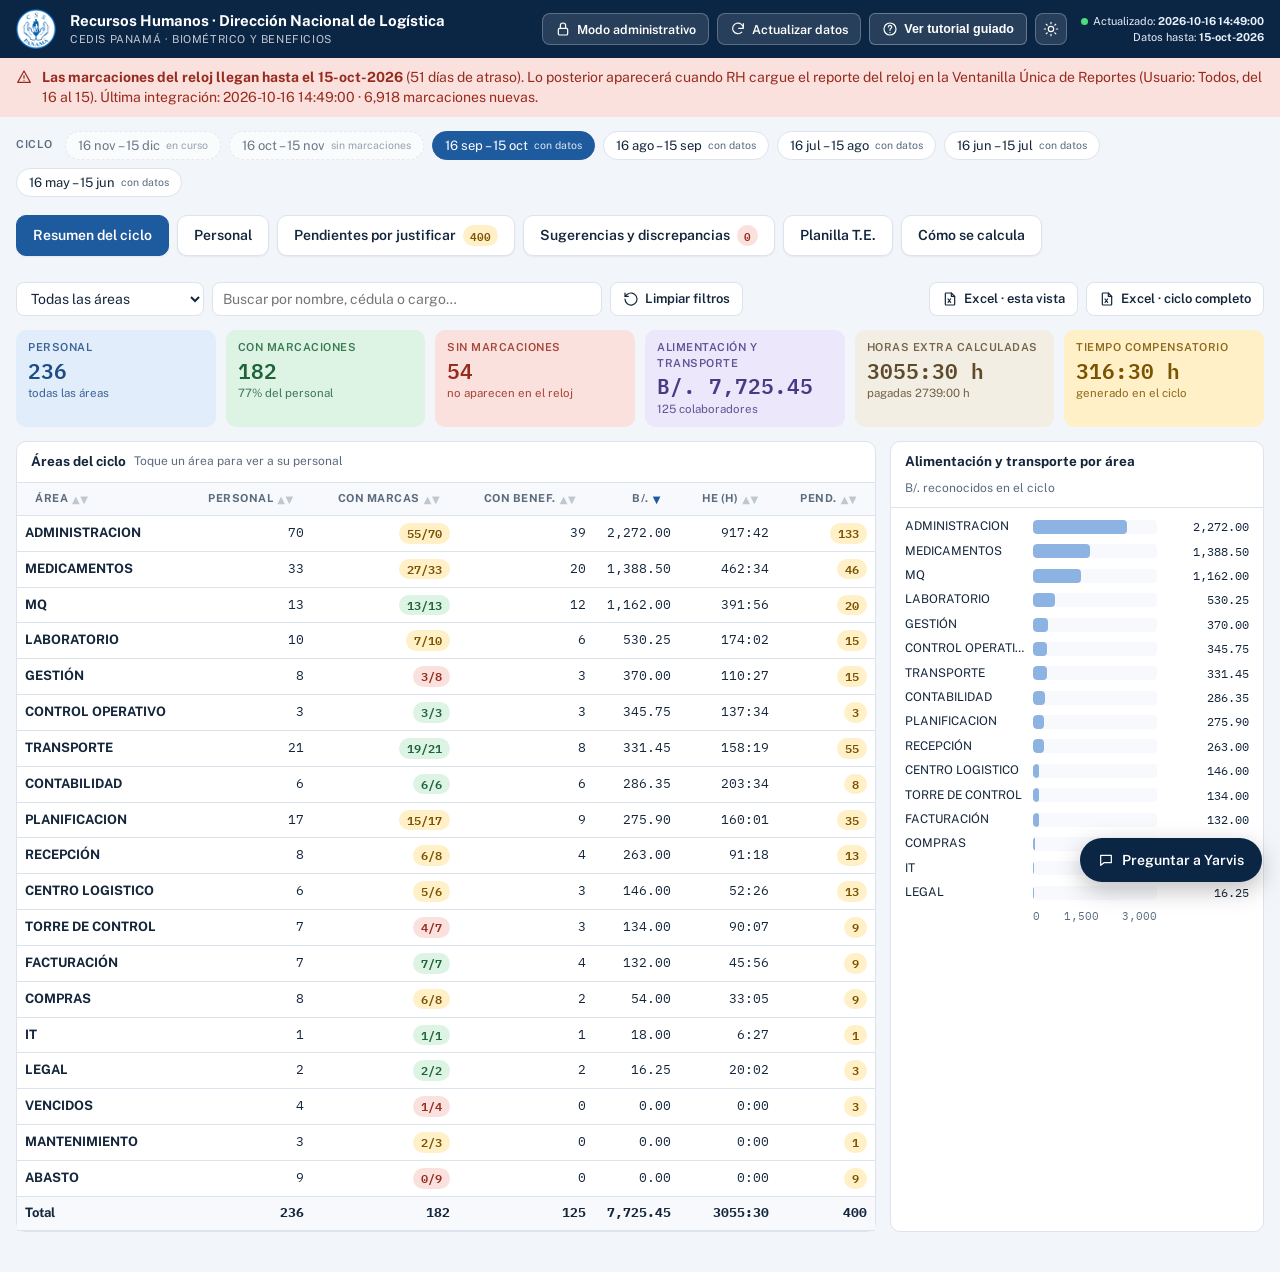
==== commit 0b97511d: "RH: pestañas como botones, Excel arriba en las tablas de Yarvis, sugerencias que se ocultan Co-Autho" ====
--- a/index.html
+++ b/index.html
@@ -392,6 +392,22 @@
 .nx-yvin{display:flex;gap:8px;padding:10px 12px;border-top:1px solid var(--nx-line)}
 .nx-yvin textarea{flex:1;border:1px solid var(--nx-line);background:var(--nx-surface);color:var(--nx-fg);border-radius:8px;padding:8px;font:14px var(--nx-f);resize:none;min-width:0;height:auto}
 @media (max-width:560px){.nx-kpis.k4,.nx-kpis.k5{grid-template-columns:repeat(2,minmax(0,1fr))}.nx-dgrid{grid-template-columns:1fr}.nx-calbody{grid-template-columns:1fr}}
+
+.nx-yvm .tt{font-size:12px;font-weight:600;margin:8px 0 4px;color:var(--nx-muted)}
+
+/* 16-oct · pestañas principales como botones bien definidos */
+#nxTabs{border-bottom:0;gap:8px;padding:6px 0 10px;flex-wrap:wrap}
+#nxTabs .nx-tab{border:1px solid var(--nx-line);border-radius:10px;background:var(--nx-surface);color:var(--nx-fg);padding:9px 16px;box-shadow:0 1px 2px rgba(11,31,58,.06)}
+#nxTabs .nx-tab:hover{border-color:var(--nx-accent);color:var(--nx-accent)}
+#nxTabs .nx-tab.on{background:var(--nx-accent);border-color:var(--nx-accent);color:var(--nx-accent-fg)}
+#nxTabs .nx-tab.on .nx-badge{background:rgba(255,255,255,.25);color:var(--nx-accent-fg)}
+#nxDTabs{border-bottom:2px solid var(--nx-line);gap:4px}
+#nxDTabs .nx-tab{border-radius:8px 8px 0 0;color:var(--nx-fg);margin-bottom:-2px;border-bottom:3px solid transparent}
+#nxDTabs .nx-tab:hover{background:var(--nx-surface2)}
+#nxDTabs .nx-tab.on{color:var(--nx-accent);border-bottom-color:var(--nx-accent);background:var(--nx-surface2)}
+.nx-yvm .tt{display:flex;align-items:center;gap:8px;flex-wrap:wrap}
+.nx-yvm .tt .nx-btn{margin-left:auto}
+.nx-yvsug[hidden]{display:none}
 </style>
 </head>
 <body class="nx">
@@ -4382,7 +4398,7 @@
 function nxYvSugeridas(){ const c=nxYvCtxObj(), p=c.resumen_colaborador, nm=c.colaborador?c.colaborador.split(' ')[0]:'';
   const S=p?['¿Por qué a '+nm+' le pagaron '+p.he_pagadas+' h si calculó '+p.he_calculadas+' h?','¿Qué días de '+nm+' están pendientes de justificar?','Explícame la regla de las 4:30 p.m.']
            :['¿Qué área tiene más pendientes por justificar?','¿Quién generó más horas extra en el ciclo?','Explícame cómo se reparte entre horas pagadas y tiempo compensatorio.'];
-  const h=document.getElementById('nxYvSug'); h.innerHTML=S.map(s=>'<button type="button">'+nxEsc(s)+'</button>').join(''); h.querySelectorAll('button').forEach(b=>b.onclick=()=>nxYvPreguntar(b.textContent)); }
+  const h=document.getElementById('nxYvSug'); h.hidden=NX_YV.hist.length>0||NX_YV.ocupado; if(h.hidden) return; h.innerHTML=S.map(s=>'<button type="button">'+nxEsc(s)+'</button>').join(''); h.querySelectorAll('button').forEach(b=>b.onclick=()=>nxYvPreguntar(b.textContent)); }
 function nxYvMsg(q,html,extra){ const d=document.createElement('div'); d.className='nx-yvm '+q; d.innerHTML=html+(extra||''); const L=document.getElementById('nxYvList'); L.appendChild(d); L.scrollTop=L.scrollHeight; return d; }
 function nxYvTexto(s){ return nxEsc(s).replace(/\*\*(.+?)\*\*/g,'<b>$1</b>').replace(/\n/g,'<br>'); }
 async function nxYvAbrir(){ document.getElementById('nxYv').hidden=false; document.getElementById('nxYvBtn').hidden=true; nxYvContexto();
@@ -4392,19 +4408,22 @@
 async function nxYvPreguntar(q){
   q=String(q||'').trim(); if(!q||NX_YV.ocupado) return;
   if(!NX_YV.pin){ let g=null; try{ g=sessionStorage.getItem('rh_yv_pin'); }catch(_){} NX_YV.pin=g||(window.ADMIN&&ADMIN.activo?ADMIN.pin:'')||await rhPedirPin('Yarvis','Ingrese su PIN para usar a Yarvis.'); if(!NX_YV.pin) return; }
-  nxYvMsg('yo',nxEsc(q)); document.getElementById('nxYvQ').value='';
+  nxYvMsg('yo',nxEsc(q)); document.getElementById('nxYvQ').value=''; document.getElementById('nxYvSug').hidden=true;
   const esp=nxYvMsg('ya','<span class="nx-note">Consultando los datos…</span>'); NX_YV.ocupado=true;
   const t=setTimeout(()=>{ esp.innerHTML='<span class="nx-note">Sigue trabajando: las consultas grandes pueden tardar hasta un minuto.</span>'; },15000);
   try{
     const ctl=new AbortController(), to=setTimeout(()=>ctl.abort(),150000);
-    const r=await fetch(NX_YV_URL,{method:'POST',headers:{'Content-Type':'text/plain;charset=utf-8'},body:JSON.stringify({pin:NX_YV.pin,pregunta:q,historial:NX_YV.hist.slice(-6),conversacion:NX_YV.conv,contexto:nxYvCtxObj()}),signal:ctl.signal});
+    const r=await fetch(NX_YV_URL,{method:'POST',headers:{'Content-Type':'text/plain;charset=utf-8'},body:JSON.stringify({tablero:'RH_BIOMETRICO',pin:NX_YV.pin,pregunta:q,historial:NX_YV.hist.slice(-6),conversacion:NX_YV.conv,contexto:nxYvCtxObj()}),signal:ctl.signal});
     clearTimeout(to); const j=await r.json(); clearTimeout(t); esp.remove();
     if(!j.ok){ if(/PIN/i.test(j.error||'')){ NX_YV.pin=''; try{ sessionStorage.removeItem('rh_yv_pin'); }catch(_){} } nxYvMsg('ya err',nxEsc(j.error||'Yarvis no pudo responder.')); return; }
     try{ sessionStorage.setItem('rh_yv_pin',NX_YV.pin); }catch(_){}
     NX_YV.hist.push({p:q,r:j.respuesta});
     const fts=(j.fuentes||[]).map(f=>nxEsc(f.nombre||f)+(f.corte?' · corte '+nxEsc(f.corte):'')).join(' · ');
-    let tabla=''; if(j.tabla&&j.tabla.columnas&&j.tabla.filas){ tabla='<div style="overflow:auto"><table><tr>'+j.tabla.columnas.map(c=>'<th>'+nxEsc(c)+'</th>').join('')+'</tr>'+j.tabla.filas.slice(0,30).map(f=>'<tr>'+f.map(v=>'<td>'+nxEsc(v)+'</td>').join('')+'</tr>').join('')+'</table></div>'; }
+    let tabla=''; if(j.tabla&&j.tabla.columnas&&j.tabla.filas){ const T=j.tabla, tp=T.columnas.map(c=>(c&&c.t)||'txt'), fv=(v,i)=>v==null||v===''?'':(tp[i]==='num'&&isFinite(v)?Number(v).toLocaleString('es-PA',{maximumFractionDigits:2}):v);
+      tabla='<div class="tt"><span>'+nxEsc(T.titulo||'')+' · '+T.filas.length+' filas</span><button type="button" class="nx-btn sm" data-yvx="1"><svg class="nx-ic"><use href="#i-xls"/></svg>Descargar Excel</button></div><div style="overflow:auto;max-height:260px"><table><tr>'+T.columnas.map(c=>'<th>'+nxEsc(c&&c.h!=null?c.h:c)+'</th>').join('')+'</tr>'+
+        T.filas.slice(0,200).map(f=>'<tr>'+f.map((v,i)=>'<td'+(tp[i]==='num'?' style="text-align:right"':'')+'>'+nxEsc(fv(v,i))+'</td>').join('')+'</tr>').join('')+'</table></div>'; }
     const m=nxYvMsg('ya',nxYvTexto(j.respuesta||''),tabla+(fts?'<div class="src">Fuente: '+fts+'</div>':'')+'<div class="act"><button type="button" class="nx-btn sm" data-yvd="1"><svg class="nx-ic"><use href="#i-flag"/></svg>No me parece correcto</button></div>');
+    const bx=m.querySelector('[data-yvx]'); if(bx) bx.onclick=()=>{ const T=j.tabla; nxXlsInst('Yarvis_'+nxClave(T.titulo||'tabla').slice(0,40),T.titulo||'Tabla de Yarvis',[['Pregunta',q],['Fuente',T.fuente||'']],T.columnas.map(c=>({h:c&&c.h!=null?c.h:String(c),t:(c&&c.t==='num')?'dec':'txt',w:16})),T.filas); };
     m.querySelector('[data-yvd]').onclick=()=>nxAbrirDisc({n:NX.tab==='fic'?NX.emp:'',f:'',c:'Otro',sis:'Respuesta de Yarvis a: '+q.slice(0,150),r:''},'disc');
   }catch(e){ clearTimeout(t); esp.remove(); nxYvMsg('ya err',e&&e.name==='AbortError'?'Yarvis tardó demasiado en responder. Vuelva a intentarlo.':'No hay conexión con Yarvis.'); }
   finally{ NX_YV.ocupado=false; }
